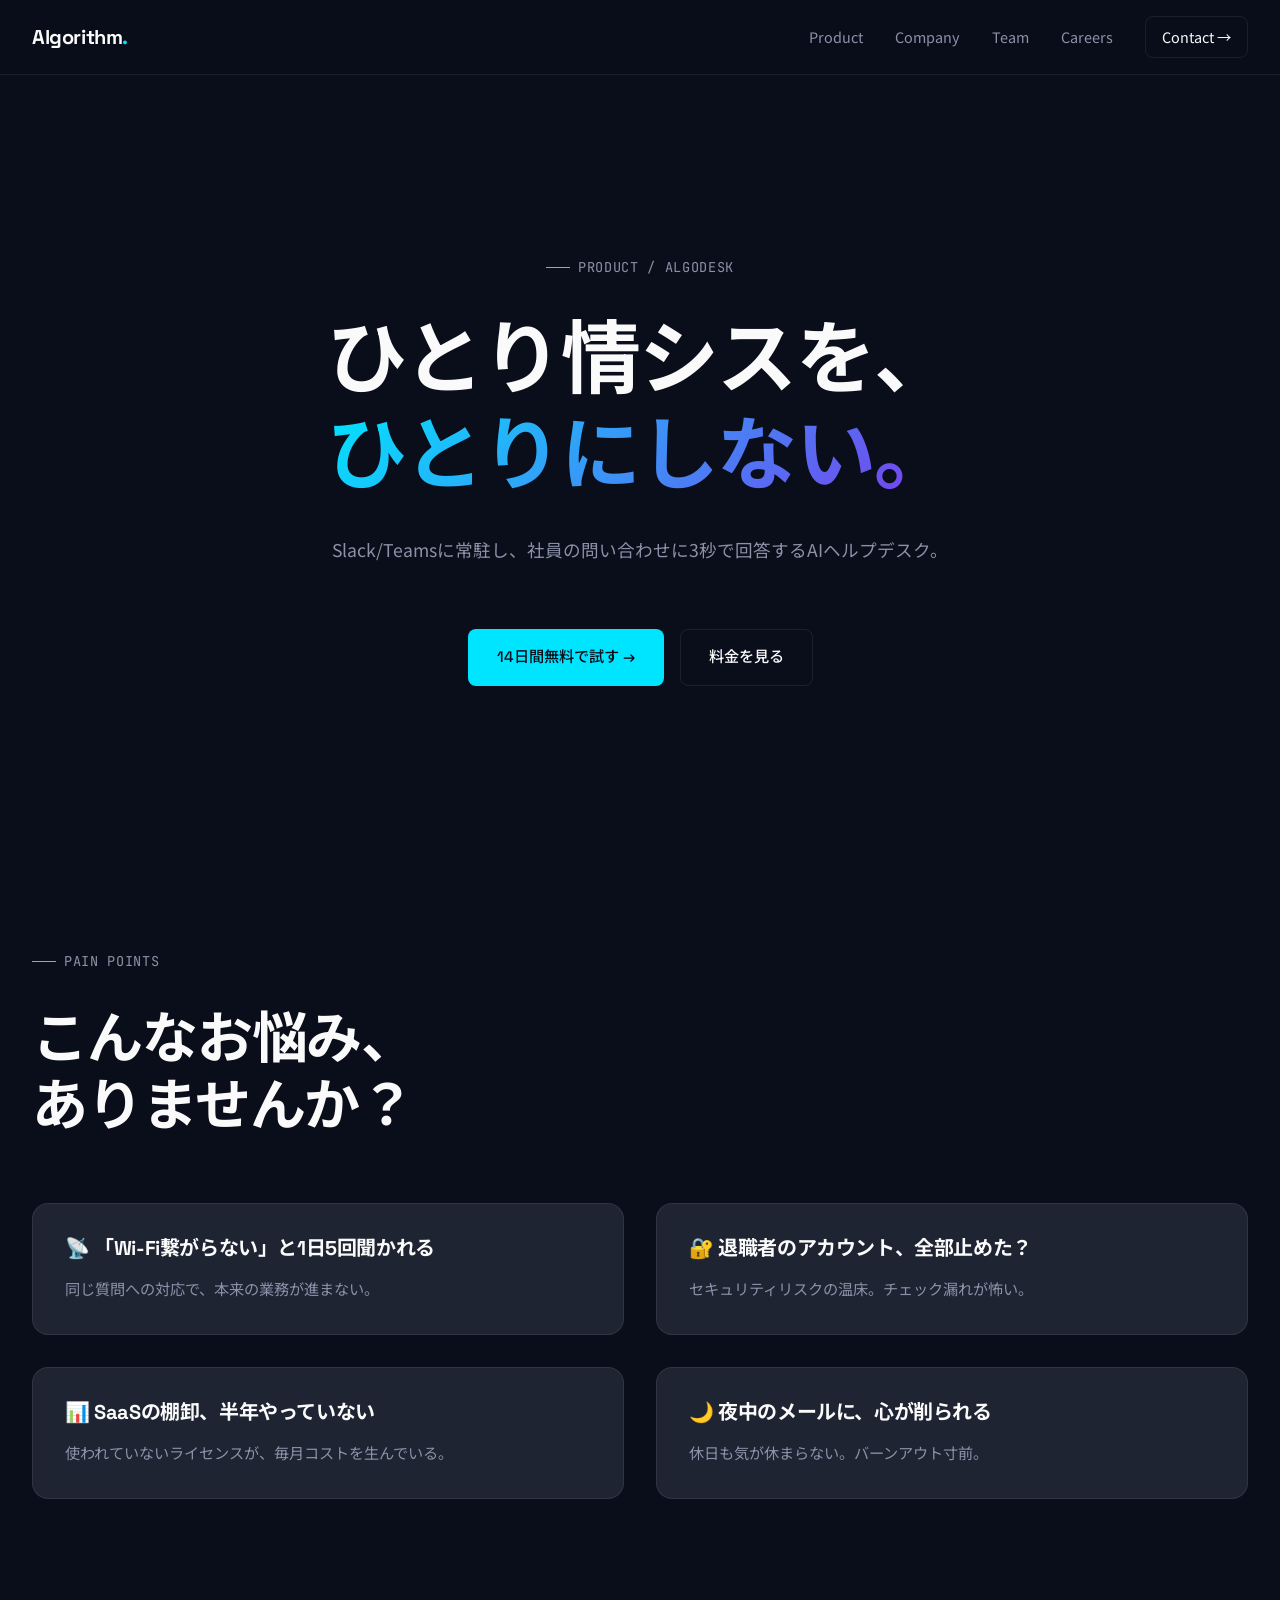
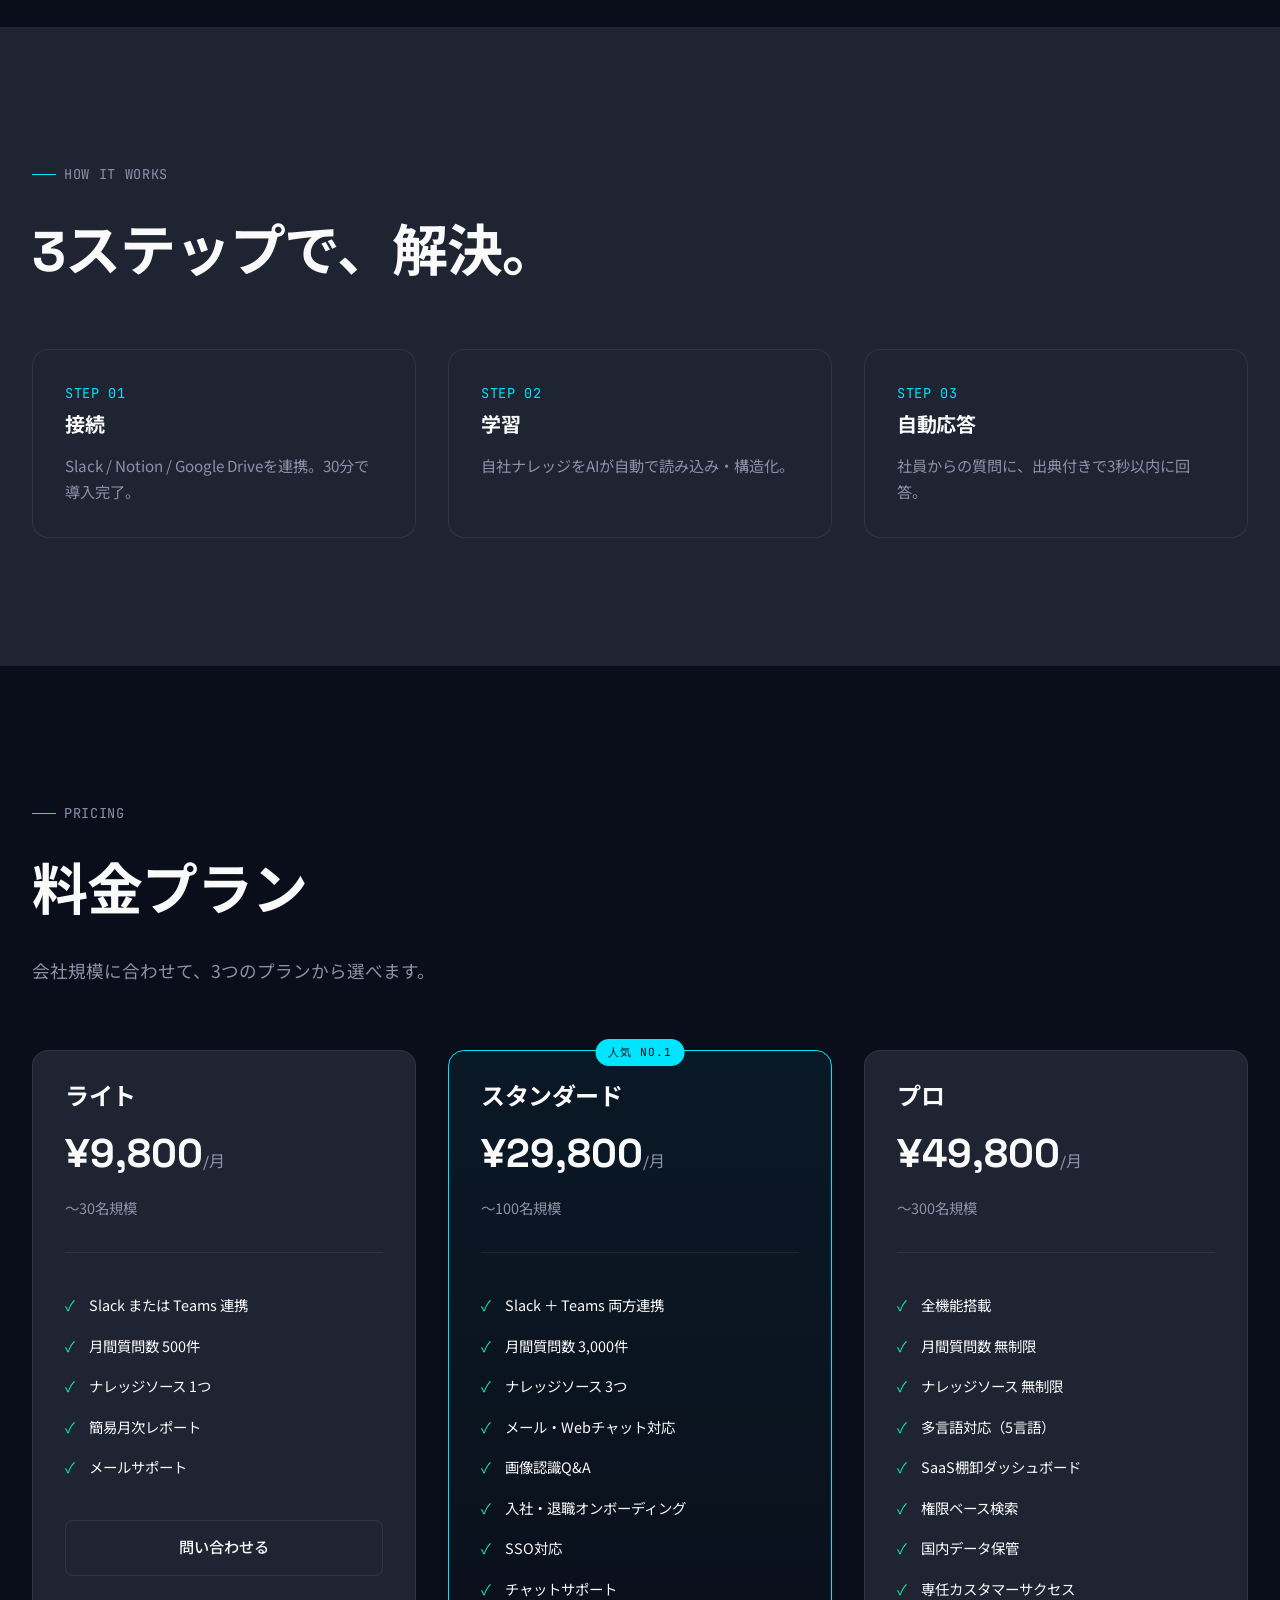
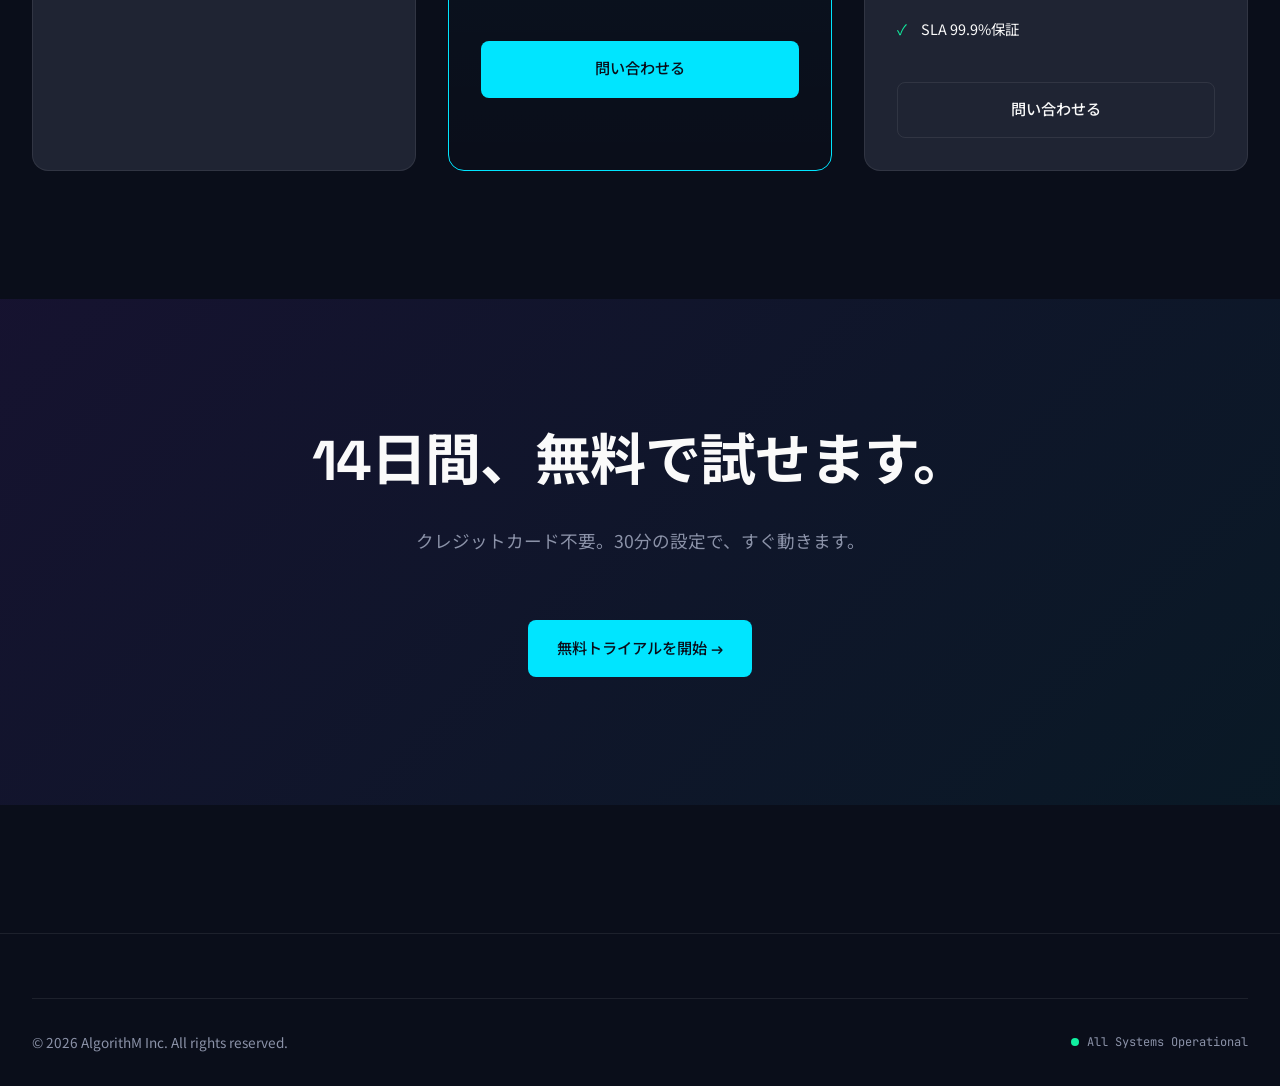
==== algodesk.html @ 35a88b2c "Create algodesk.html" ====
<!-- File: algodesk.html -->
<!DOCTYPE html>
<html lang="ja">
<head>
  <meta charset="UTF-8">
  <meta name="viewport" content="width=device-width, initial-scale=1.0">
  <title>AlgoDesk — ひとり情シスを、ひとりにしない。</title>
  <link rel="preconnect" href="https://fonts.googleapis.com">
  <link rel="preconnect" href="https://fonts.gstatic.com" crossorigin>
  <link href="https://fonts.googleapis.com/css2?family=Space+Grotesk:wght@400;500;700&family=Noto+Sans+JP:wght@400;500;700;900&family=JetBrains+Mono:wght@400;500&display=swap" rel="stylesheet">
  <link rel="stylesheet" href="assets/css/style.css">
</head>
<body>
  <header class="header">
    <div class="container header__inner">
      <a href="index.html" class="logo">Algorithm<span>.</span></a>
      <nav class="nav">
        <a href="algodesk.html">Product</a>
        <a href="company.html">Company</a>
        <a href="members.html">Team</a>
        <a href="careers.html">Careers</a>
        <a href="contact.html" class="nav__cta">Contact →</a>
      </nav>
      <button class="menu-toggle" aria-label="Menu">☰</button>
    </div>
  </header>

  <main style="padding-top: 120px;">
    <section class="section">
      <div class="container" style="text-align: center;">
        <p class="text-mono section-label" style="justify-content: center;">Product / AlgoDesk</p>
        <h1 class="section__heading fade-in" style="font-size: clamp(2.5rem, 7vw, 5rem);">
          ひとり情シスを、<br>
          <span class="text-gradient">ひとりにしない。</span>
        </h1>
        <p class="section__lead fade-in" style="margin-left: auto; margin-right: auto;">
          Slack/Teamsに常駐し、社員の問い合わせに3秒で回答するAIヘルプデスク。
        </p>
        <div class="hero__cta fade-in" style="justify-content: center; margin-top: var(--space-md);">
          <a href="contact.html" class="btn btn--primary">14日間無料で試す →</a>
          <a href="#pricing" class="btn btn--ghost">料金を見る</a>
        </div>
      </div>
    </section>

    <section class="section">
      <div class="container">
        <p class="text-mono section-label">Pain Points</p>
        <h2 class="section__heading fade-in">こんなお悩み、<br>ありませんか？</h2>
        <div class="grid grid--2 fade-in" style="margin-top: var(--space-lg);">
          <div class="card">
            <h3 class="card__title">📡 「Wi-Fi繋がらない」と1日5回聞かれる</h3>
            <p class="card__text">同じ質問への対応で、本来の業務が進まない。</p>
          </div>
          <div class="card">
            <h3 class="card__title">🔐 退職者のアカウント、全部止めた？</h3>
            <p class="card__text">セキュリティリスクの温床。チェック漏れが怖い。</p>
          </div>
          <div class="card">
            <h3 class="card__title">📊 SaaSの棚卸、半年やっていない</h3>
            <p class="card__text">使われていないライセンスが、毎月コストを生んでいる。</p>
          </div>
          <div class="card">
            <h3 class="card__title">🌙 夜中のメールに、心が削られる</h3>
            <p class="card__text">休日も気が休まらない。バーンアウト寸前。</p>
          </div>
        </div>
      </div>
    </section>

    <section class="section" style="background: var(--color-bg-alt);">
      <div class="container">
        <p class="text-mono section-label">How It Works</p>
        <h2 class="section__heading fade-in">3ステップで、解決。</h2>
        <div class="grid grid--3 fade-in" style="margin-top: var(--space-lg);">
          <div class="card">
            <p class="text-mono" style="color: var(--color-accent-cyan);">STEP 01</p>
            <h3 class="card__title" style="margin-top: var(--space-xs);">接続</h3>
            <p class="card__text">Slack / Notion / Google Driveを連携。30分で導入完了。</p>
          </div>
          <div class="card">
            <p class="text-mono" style="color: var(--color-accent-cyan);">STEP 02</p>
            <h3 class="card__title" style="margin-top: var(--space-xs);">学習</h3>
            <p class="card__text">自社ナレッジをAIが自動で読み込み・構造化。</p>
          </div>
          <div class="card">
            <p class="text-mono" style="color: var(--color-accent-cyan);">STEP 03</p>
            <h3 class="card__title" style="margin-top: var(--space-xs);">自動応答</h3>
            <p class="card__text">社員からの質問に、出典付きで3秒以内に回答。</p>
          </div>
        </div>
      </div>
    </section>

    <section class="section" id="pricing">
      <div class="container">
        <p class="text-mono section-label">Pricing</p>
        <h2 class="section__heading fade-in">料金プラン</h2>
        <p class="section__lead fade-in">
          会社規模に合わせて、3つのプランから選べます。
        </p>

        <div class="pricing-grid fade-in">
          <div class="pricing-card">
            <h3 class="pricing-card__name">ライト</h3>
            <p class="pricing-card__price">¥9,800<span>/月</span></p>
            <p class="pricing-card__target">〜30名規模</p>
            <ul class="pricing-card__features">
              <li>Slack または Teams 連携</li>
              <li>月間質問数 500件</li>
              <li>ナレッジソース 1つ</li>
              <li>簡易月次レポート</li>
              <li>メールサポート</li>
            </ul>
            <a href="contact.html" class="btn btn--ghost" style="width: 100%; justify-content: center;">問い合わせる</a>
          </div>

          <div class="pricing-card pricing-card--featured">
            <span class="pricing-card__badge">人気 No.1</span>
            <h3 class="pricing-card__name">スタンダード</h3>
            <p class="pricing-card__price">¥29,800<span>/月</span></p>
            <p class="pricing-card__target">〜100名規模</p>
            <ul class="pricing-card__features">
              <li>Slack ＋ Teams 両方連携</li>
              <li>月間質問数 3,000件</li>
              <li>ナレッジソース 3つ</li>
              <li>メール・Webチャット対応</li>
              <li>画像認識Q&A</li>
              <li>入社・退職オンボーディング</li>
              <li>SSO対応</li>
              <li>チャットサポート</li>
            </ul>
            <a href="contact.html" class="btn btn--primary" style="width: 100%; justify-content: center;">問い合わせる</a>
          </div>

          <div class="pricing-card">
            <h3 class="pricing-card__name">プロ</h3>
            <p class="pricing-card__price">¥49,800<span>/月</span></p>
            <p class="pricing-card__target">〜300名規模</p>
            <ul class="pricing-card__features">
              <li>全機能搭載</li>
              <li>月間質問数 無制限</li>
              <li>ナレッジソース 無制限</li>
              <li>多言語対応（5言語）</li>
              <li>SaaS棚卸ダッシュボード</li>
              <li>権限ベース検索</li>
              <li>国内データ保管</li>
              <li>専任カスタマーサクセス</li>
              <li>SLA 99.9%保証</li>
            </ul>
            <a href="contact.html" class="btn btn--ghost" style="width: 100%; justify-content: center;">問い合わせる</a>
          </div>
        </div>
      </div>
    </section>

    <section class="section" style="background: linear-gradient(135deg, rgba(124, 58, 237, 0.1), rgba(0, 229, 255, 0.05));">
      <div class="container" style="text-align: center;">
        <h2 class="section__heading fade-in">14日間、無料で試せます。</h2>
        <p class="section__lead fade-in" style="margin-left: auto; margin-right: auto;">
          クレジットカード不要。30分の設定で、すぐ動きます。
        </p>
        <a href="contact.html" class="btn btn--primary fade-in">無料トライアルを開始 →</a>
      </div>
    </section>
  </main>

  <footer class="footer">
    <div class="container">
      <div class="footer__bottom">
        <p>© 2026 AlgorithM Inc. All rights reserved.</p>
        <p class="status-indicator">All Systems Operational</p>
      </div>
    </div>
  </footer>

  <script src="assets/js/main.js"></script>
</body>
</html>
---- assets/css/style.css ----
/* File: assets/css/style.css */

/* ============================================
   Design Tokens
============================================ */
:root {
  --color-bg: #0A0E1A;
  --color-bg-alt: #1F2433;
  --color-text: #FAFAFA;
  --color-text-dim: #8B92A8;
  --color-accent-cyan: #00E5FF;
  --color-accent-violet: #7C3AED;
  --color-accent-green: #10F0A0;
  --color-border: rgba(255, 255, 255, 0.08);

  --font-display: "Space Grotesk", "Noto Sans JP", sans-serif;
  --font-body: "Noto Sans JP", -apple-system, sans-serif;
  --font-mono: "JetBrains Mono", "Geist Mono", monospace;

  --space-xs: 0.5rem;
  --space-sm: 1rem;
  --space-md: 2rem;
  --space-lg: 4rem;
  --space-xl: 8rem;

  --radius-sm: 8px;
  --radius-md: 16px;
  --radius-lg: 24px;

  --transition: cubic-bezier(0.16, 1, 0.3, 1);
}

/* ============================================
   Reset
============================================ */
*,
*::before,
*::after {
  margin: 0;
  padding: 0;
  box-sizing: border-box;
}

html {
  scroll-behavior: smooth;
  -webkit-font-smoothing: antialiased;
}

body {
  font-family: var(--font-body);
  background: var(--color-bg);
  color: var(--color-text);
  line-height: 1.7;
  overflow-x: hidden;
}

a {
  color: inherit;
  text-decoration: none;
  transition: color 0.3s var(--transition);
}

img {
  max-width: 100%;
  display: block;
}

/* ============================================
   Typography
============================================ */
h1, h2, h3, h4 {
  font-family: var(--font-display);
  font-weight: 700;
  line-height: 1.2;
  letter-spacing: -0.02em;
}

.text-mono {
  font-family: var(--font-mono);
  font-size: 0.85rem;
  letter-spacing: 0.05em;
  color: var(--color-text-dim);
  text-transform: uppercase;
}

.text-gradient {
  background: linear-gradient(135deg, var(--color-accent-cyan), var(--color-accent-violet));
  -webkit-background-clip: text;
  background-clip: text;
  -webkit-text-fill-color: transparent;
}

/* ============================================
   Layout
============================================ */
.container {
  max-width: 1280px;
  margin: 0 auto;
  padding: 0 var(--space-md);
}

.section {
  padding: var(--space-xl) 0;
  position: relative;
}

.section-label {
  display: inline-flex;
  align-items: center;
  gap: var(--space-xs);
  margin-bottom: var(--space-md);
}

.section-label::before {
  content: "";
  width: 24px;
  height: 1px;
  background: var(--color-accent-cyan);
}

/* ============================================
   Header
============================================ */
.header {
  position: fixed;
  top: 0;
  left: 0;
  right: 0;
  z-index: 100;
  padding: var(--space-sm) 0;
  background: rgba(10, 14, 26, 0.7);
  backdrop-filter: blur(20px);
  -webkit-backdrop-filter: blur(20px);
  border-bottom: 1px solid var(--color-border);
  transition: transform 0.4s var(--transition);
}

.header.is-hidden {
  transform: translateY(-100%);
}

.header__inner {
  display: flex;
  align-items: center;
  justify-content: space-between;
}

.logo {
  font-family: var(--font-display);
  font-size: 1.25rem;
  font-weight: 700;
  letter-spacing: -0.02em;
}

.logo span {
  color: var(--color-accent-cyan);
}

.nav {
  display: flex;
  align-items: center;
  gap: var(--space-md);
}

.nav a {
  font-size: 0.9rem;
  color: var(--color-text-dim);
  position: relative;
}

.nav a:hover {
  color: var(--color-text);
}

.nav a::after {
  content: "";
  position: absolute;
  bottom: -4px;
  left: 0;
  width: 0;
  height: 1px;
  background: var(--color-accent-cyan);
  transition: width 0.3s var(--transition);
}

.nav a:hover::after {
  width: 100%;
}

.nav__cta {
  padding: 0.5rem 1rem;
  border: 1px solid var(--color-border);
  border-radius: var(--radius-sm);
  color: var(--color-text) !important;
}

.nav__cta:hover {
  background: var(--color-accent-cyan);
  color: var(--color-bg) !important;
  border-color: var(--color-accent-cyan);
}

.menu-toggle {
  display: none;
  background: none;
  border: none;
  color: var(--color-text);
  font-size: 1.5rem;
  cursor: pointer;
}

/* ============================================
   Hero
============================================ */
.hero {
  min-height: 100vh;
  display: flex;
  align-items: center;
  position: relative;
  padding-top: 80px;
  overflow: hidden;
}

.hero__canvas {
  position: absolute;
  inset: 0;
  z-index: 0;
  opacity: 0.5;
}

.hero__content {
  position: relative;
  z-index: 2;
}

.hero__title {
  font-size: clamp(2.5rem, 7vw, 6rem);
  font-weight: 700;
  margin-bottom: var(--space-md);
}

.hero__subtitle {
  font-size: clamp(1rem, 2vw, 1.25rem);
  color: var(--color-text-dim);
  max-width: 600px;
  margin-bottom: var(--space-lg);
}

.hero__cta {
  display: flex;
  gap: var(--space-sm);
  flex-wrap: wrap;
}

.btn {
  display: inline-flex;
  align-items: center;
  gap: 0.5rem;
  padding: 0.9rem 1.75rem;
  font-family: var(--font-display);
  font-size: 0.95rem;
  font-weight: 500;
  border-radius: var(--radius-sm);
  cursor: pointer;
  transition: all 0.3s var(--transition);
  border: 1px solid transparent;
}

.btn--primary {
  background: var(--color-accent-cyan);
  color: var(--color-bg);
}

.btn--primary:hover {
  background: var(--color-text);
  transform: translateY(-2px);
  box-shadow: 0 10px 30px rgba(0, 229, 255, 0.3);
}

.btn--ghost {
  background: transparent;
  color: var(--color-text);
  border-color: var(--color-border);
}

.btn--ghost:hover {
  border-color: var(--color-accent-cyan);
  color: var(--color-accent-cyan);
}

.scroll-hint {
  position: absolute;
  bottom: var(--space-md);
  left: 50%;
  transform: translateX(-50%);
  font-family: var(--font-mono);
  font-size: 0.75rem;
  color: var(--color-text-dim);
  letter-spacing: 0.2em;
  z-index: 2;
}

.scroll-hint::after {
  content: "";
  display: block;
  width: 1px;
  height: 40px;
  background: linear-gradient(to bottom, var(--color-accent-cyan), transparent);
  margin: var(--space-xs) auto 0;
  animation: scroll-pulse 2s infinite;
}

@keyframes scroll-pulse {
  0%, 100% { opacity: 0.3; transform: scaleY(0.5); transform-origin: top; }
  50% { opacity: 1; transform: scaleY(1); }
}

/* ============================================
   Cards & Grid
============================================ */
.grid {
  display: grid;
  gap: var(--space-md);
}

.grid--3 { grid-template-columns: repeat(3, 1fr); }
.grid--2 { grid-template-columns: repeat(2, 1fr); }
.grid--4 { grid-template-columns: repeat(4, 1fr); }

.card {
  padding: var(--space-md);
  background: var(--color-bg-alt);
  border: 1px solid var(--color-border);
  border-radius: var(--radius-md);
  transition: all 0.4s var(--transition);
}

.card:hover {
  border-color: var(--color-accent-cyan);
  transform: translateY(-4px);
}

.card__title {
  font-size: 1.25rem;
  margin-bottom: var(--space-sm);
}

.card__text {
  color: var(--color-text-dim);
  font-size: 0.95rem;
}

/* ============================================
   Section Headings
============================================ */
.section__heading {
  font-size: clamp(2rem, 5vw, 3.5rem);
  margin-bottom: var(--space-md);
}

.section__lead {
  font-size: 1.1rem;
  color: var(--color-text-dim);
  max-width: 700px;
  margin-bottom: var(--space-lg);
}

/* ============================================
   Stats
============================================ */
.stat__number {
  font-family: var(--font-display);
  font-size: clamp(3rem, 8vw, 5rem);
  font-weight: 700;
  line-height: 1;
  background: linear-gradient(135deg, var(--color-accent-cyan), var(--color-accent-violet));
  -webkit-background-clip: text;
  background-clip: text;
  -webkit-text-fill-color: transparent;
}

.stat__label {
  font-family: var(--font-mono);
  font-size: 0.8rem;
  color: var(--color-text-dim);
  text-transform: uppercase;
  letter-spacing: 0.1em;
  margin-top: var(--space-xs);
}

/* ============================================
   Pricing Table
============================================ */
.pricing-grid {
  display: grid;
  grid-template-columns: repeat(3, 1fr);
  gap: var(--space-md);
  margin-top: var(--space-lg);
}

.pricing-card {
  padding: var(--space-md);
  background: var(--color-bg-alt);
  border: 1px solid var(--color-border);
  border-radius: var(--radius-md);
  position: relative;
}

.pricing-card--featured {
  border-color: var(--color-accent-cyan);
  background: linear-gradient(180deg, rgba(0, 229, 255, 0.05), transparent);
}

.pricing-card__badge {
  position: absolute;
  top: -12px;
  left: 50%;
  transform: translateX(-50%);
  padding: 4px 12px;
  background: var(--color-accent-cyan);
  color: var(--color-bg);
  font-family: var(--font-mono);
  font-size: 0.7rem;
  border-radius: 100px;
  text-transform: uppercase;
  letter-spacing: 0.1em;
}

.pricing-card__name {
  font-size: 1.5rem;
  margin-bottom: var(--space-xs);
}

.pricing-card__price {
  font-size: 2.5rem;
  font-weight: 700;
  font-family: var(--font-display);
  margin-bottom: var(--space-xs);
}

.pricing-card__price span {
  font-size: 1rem;
  color: var(--color-text-dim);
  font-weight: 400;
}

.pricing-card__target {
  color: var(--color-text-dim);
  font-size: 0.9rem;
  margin-bottom: var(--space-md);
  padding-bottom: var(--space-md);
  border-bottom: 1px solid var(--color-border);
}

.pricing-card__features {
  list-style: none;
  margin-bottom: var(--space-md);
}

.pricing-card__features li {
  padding: 0.5rem 0;
  padding-left: 1.5rem;
  position: relative;
  font-size: 0.9rem;
}

.pricing-card__features li::before {
  content: "✓";
  position: absolute;
  left: 0;
  color: var(--color-accent-green);
}

/* ============================================
   Forms
============================================ */
.form {
  max-width: 720px;
  margin: 0 auto;
}

.form__group {
  margin-bottom: var(--space-md);
}

.form__label {
  display: block;
  font-family: var(--font-mono);
  font-size: 0.8rem;
  text-transform: uppercase;
  letter-spacing: 0.1em;
  color: var(--color-text-dim);
  margin-bottom: var(--space-xs);
}

.form__input,
.form__textarea,
.form__select {
  width: 100%;
  padding: 0.9rem 1rem;
  background: var(--color-bg-alt);
  border: 1px solid var(--color-border);
  border-radius: var(--radius-sm);
  color: var(--color-text);
  font-family: var(--font-body);
  font-size: 1rem;
  transition: all 0.3s var(--transition);
}

.form__input:focus,
.form__textarea:focus,
.form__select:focus {
  outline: none;
  border-color: var(--color-accent-cyan);
  background: rgba(0, 229, 255, 0.05);
}

.form__textarea {
  min-height: 160px;
  resize: vertical;
}

/* ============================================
   Member Cards
============================================ */
.member {
  display: grid;
  grid-template-columns: 1fr 2fr;
  gap: var(--space-md);
  padding: var(--space-md);
  background: var(--color-bg-alt);
  border: 1px solid var(--color-border);
  border-radius: var(--radius-md);
  margin-bottom: var(--space-md);
  transition: all 0.4s var(--transition);
}

.member:hover {
  border-color: var(--color-accent-cyan);
}

.member__photo {
  aspect-ratio: 1;
  background: linear-gradient(135deg, var(--color-accent-violet), var(--color-accent-cyan));
  border-radius: var(--radius-md);
  display: flex;
  align-items: center;
  justify-content: center;
  font-family: var(--font-display);
  font-size: 4rem;
  font-weight: 700;
  filter: grayscale(80%);
  transition: filter 0.4s var(--transition);
}

.member:hover .member__photo {
  filter: grayscale(0%);
}

.member__name {
  font-size: 1.75rem;
  margin-bottom: var(--space-xs);
}

.member__role {
  font-family: var(--font-mono);
  font-size: 0.85rem;
  color: var(--color-accent-cyan);
  margin-bottom: var(--space-sm);
  text-transform: uppercase;
  letter-spacing: 0.05em;
}

.member__quote {
  font-style: italic;
  color: var(--color-text-dim);
  border-left: 2px solid var(--color-accent-cyan);
  padding-left: var(--space-sm);
  margin: var(--space-sm) 0;
}

/* ============================================
   Job List
============================================ */
.job {
  padding: var(--space-md);
  background: var(--color-bg-alt);
  border: 1px solid var(--color-border);
  border-radius: var(--radius-md);
  margin-bottom: var(--space-sm);
  display: flex;
  align-items: center;
  justify-content: space-between;
  transition: all 0.3s var(--transition);
  cursor: pointer;
}

.job:hover {
  border-color: var(--color-accent-cyan);
  transform: translateX(4px);
}

.job__status {
  display: inline-flex;
  align-items: center;
  gap: 0.5rem;
  font-family: var(--font-mono);
  font-size: 0.75rem;
  color: var(--color-accent-green);
  margin-bottom: var(--space-xs);
}

.job__status::before {
  content: "";
  width: 8px;
  height: 8px;
  background: var(--color-accent-green);
  border-radius: 50%;
  box-shadow: 0 0 8px var(--color-accent-green);
}

.job__title {
  font-size: 1.25rem;
  margin-bottom: 0.25rem;
}

.job__meta {
  color: var(--color-text-dim);
  font-size: 0.9rem;
}

.job__arrow {
  font-size: 1.5rem;
  color: var(--color-accent-cyan);
}

/* ============================================
   Table
============================================ */
.info-table {
  width: 100%;
  border-collapse: collapse;
}

.info-table th,
.info-table td {
  padding: var(--space-sm);
  text-align: left;
  border-bottom: 1px solid var(--color-border);
}

.info-table th {
  font-family: var(--font-mono);
  font-size: 0.8rem;
  color: var(--color-text-dim);
  text-transform: uppercase;
  letter-spacing: 0.1em;
  width: 30%;
  font-weight: 500;
}

/* ============================================
   Timeline
============================================ */
.timeline {
  position: relative;
  padding-left: var(--space-md);
}

.timeline::before {
  content: "";
  position: absolute;
  left: 0;
  top: 0;
  bottom: 0;
  width: 1px;
  background: linear-gradient(to bottom, var(--color-accent-cyan), transparent);
}

.timeline__item {
  position: relative;
  padding-bottom: var(--space-md);
}

.timeline__item::before {
  content: "";
  position: absolute;
  left: calc(var(--space-md) * -1);
  top: 8px;
  width: 12px;
  height: 12px;
  background: var(--color-accent-cyan);
  border-radius: 50%;
  transform: translateX(50%);
}

.timeline__date {
  font-family: var(--font-mono);
  font-size: 0.85rem;
  color: var(--color-accent-cyan);
  margin-bottom: var(--space-xs);
}

/* ============================================
   Footer
============================================ */
.footer {
  padding: var(--space-lg) 0 var(--space-md);
  border-top: 1px solid var(--color-border);
  margin-top: var(--space-xl);
}

.footer__grid {
  display: grid;
  grid-template-columns: 2fr 1fr 1fr 1fr;
  gap: var(--space-md);
  margin-bottom: var(--space-lg);
}

.footer__col h4 {
  font-family: var(--font-mono);
  font-size: 0.8rem;
  text-transform: uppercase;
  letter-spacing: 0.1em;
  color: var(--color-text-dim);
  margin-bottom: var(--space-sm);
}

.footer__col ul {
  list-style: none;
}

.footer__col li {
  margin-bottom: 0.5rem;
}

.footer__col a {
  color: var(--color-text-dim);
  font-size: 0.9rem;
}

.footer__col a:hover {
  color: var(--color-accent-cyan);
}

.footer__bottom {
  display: flex;
  justify-content: space-between;
  align-items: center;
  padding-top: var(--space-md);
  border-top: 1px solid var(--color-border);
  font-size: 0.85rem;
  color: var(--color-text-dim);
}

.status-indicator {
  display: inline-flex;
  align-items: center;
  gap: 0.5rem;
  font-family: var(--font-mono);
  font-size: 0.75rem;
}

.status-indicator::before {
  content: "";
  width: 8px;
  height: 8px;
  background: var(--color-accent-green);
  border-radius: 50%;
  animation: pulse 2s infinite;
}

@keyframes pulse {
  0%, 100% { opacity: 1; box-shadow: 0 0 0 0 var(--color-accent-green); }
  50% { opacity: 0.6; box-shadow: 0 0 0 6px transparent; }
}

/* ============================================
   Animations
============================================ */
.fade-in {
  opacity: 0;
  transform: translateY(30px);
  transition: all 0.8s var(--transition);
}

.fade-in.is-visible {
  opacity: 1;
  transform: translateY(0);
}

/* ============================================
   Responsive
============================================ */
@media (max-width: 768px) {
  .grid--3,
  .grid--4,
  .pricing-grid {
    grid-template-columns: 1fr;
  }

  .grid--2 {
    grid-template-columns: 1fr;
  }

  .footer__grid {
    grid-template-columns: 1fr 1fr;
  }

  .member {
    grid-template-columns: 1fr;
  }

  .nav {
    display: none;
  }

  .menu-toggle {
    display: block;
  }

  .nav.is-open {
    display: flex;
    position: fixed;
    inset: 0;
    background: var(--color-bg);
    flex-direction: column;
    justify-content: center;
    align-items: center;
    z-index: 99;
  }

  .nav.is-open a {
    font-size: 1.5rem;
    margin: var(--space-sm) 0;
  }

  .section {
    padding: var(--space-lg) 0;
  }

  .footer__bottom {
    flex-direction: column;
    gap: var(--space-sm);
  }
}
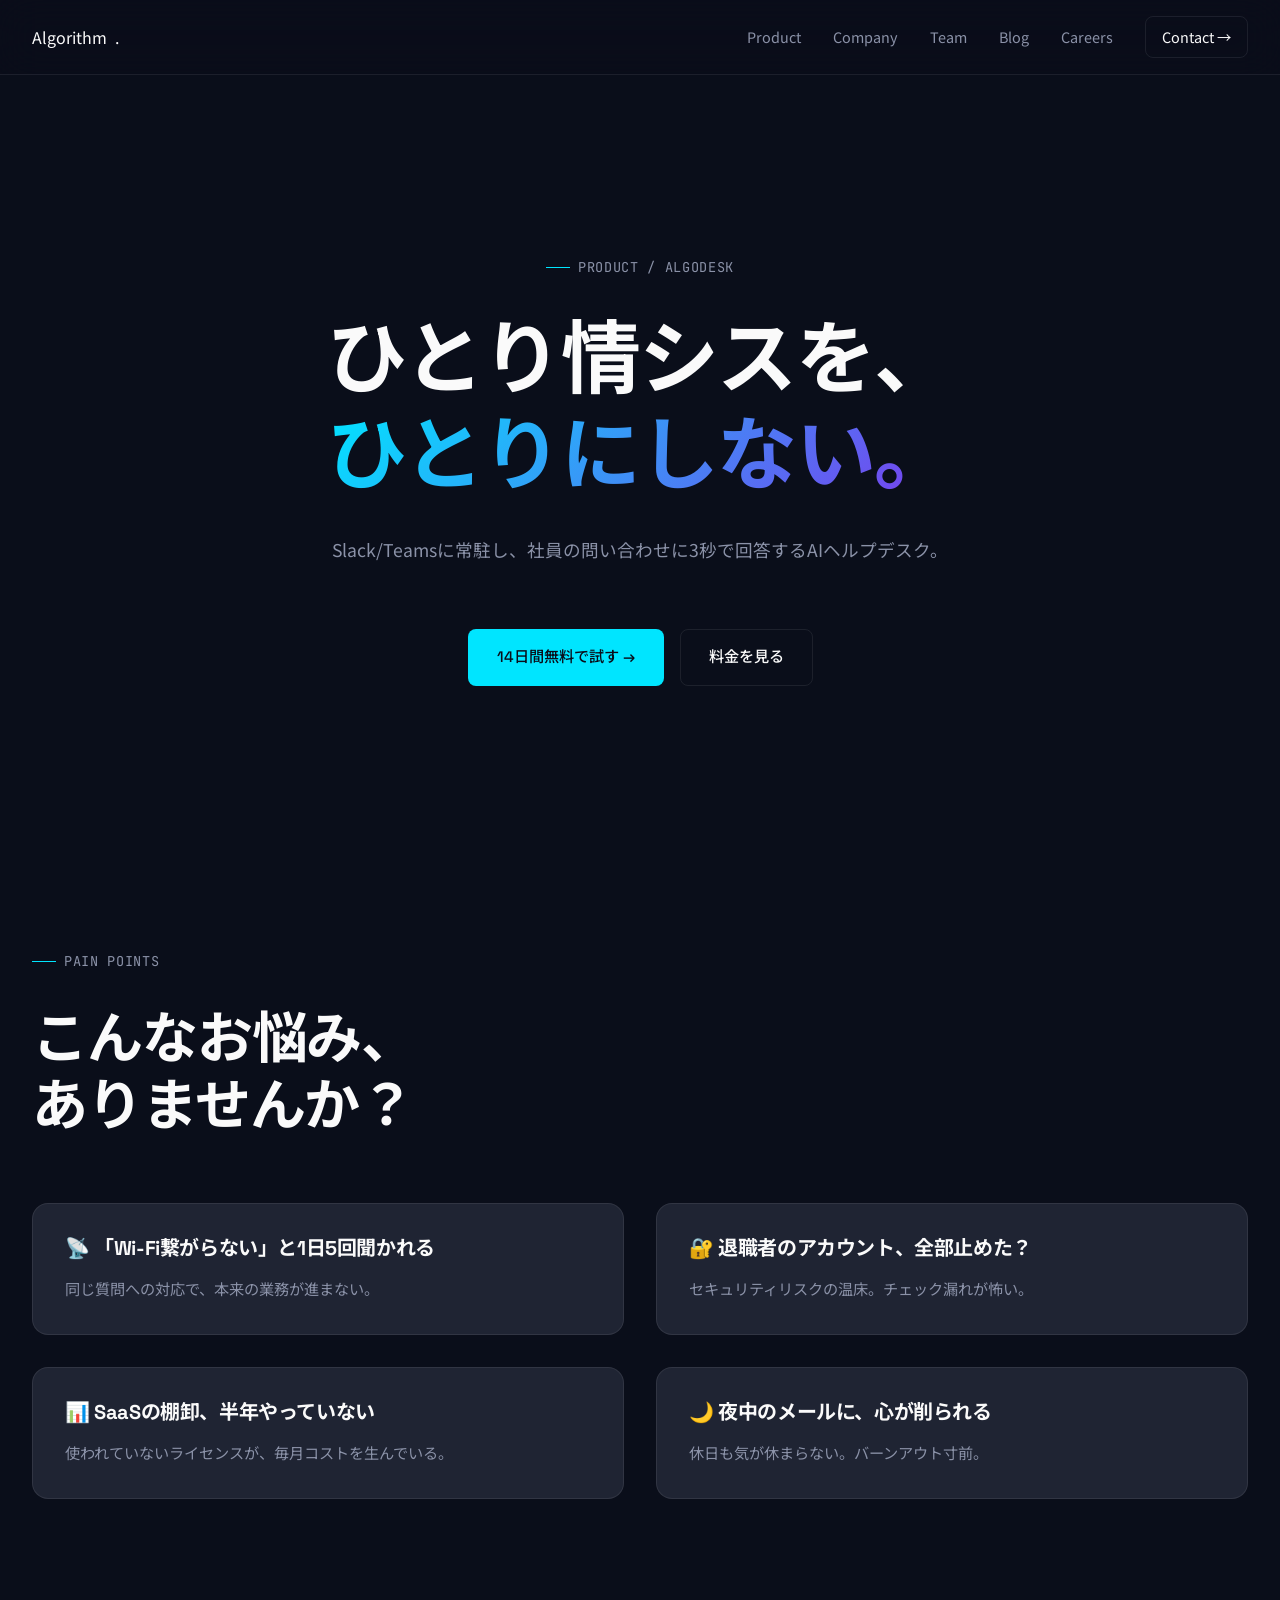
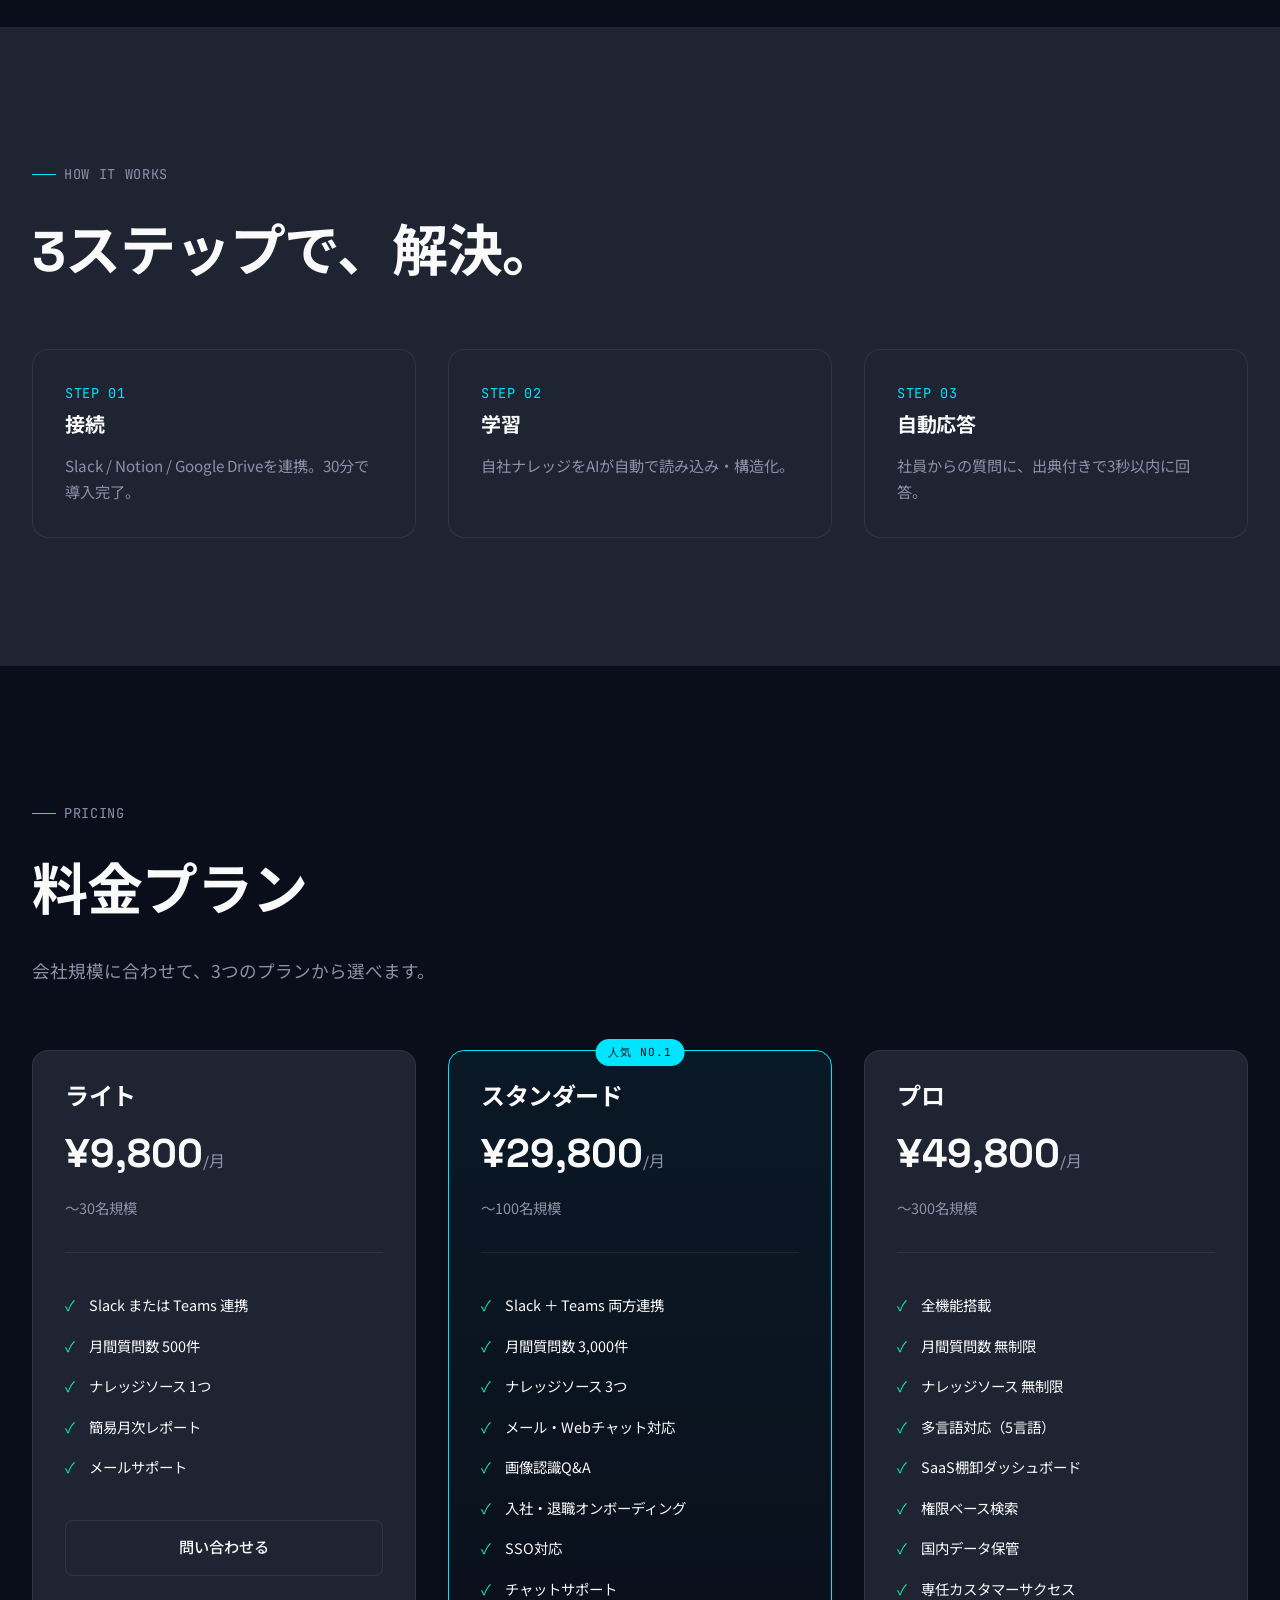
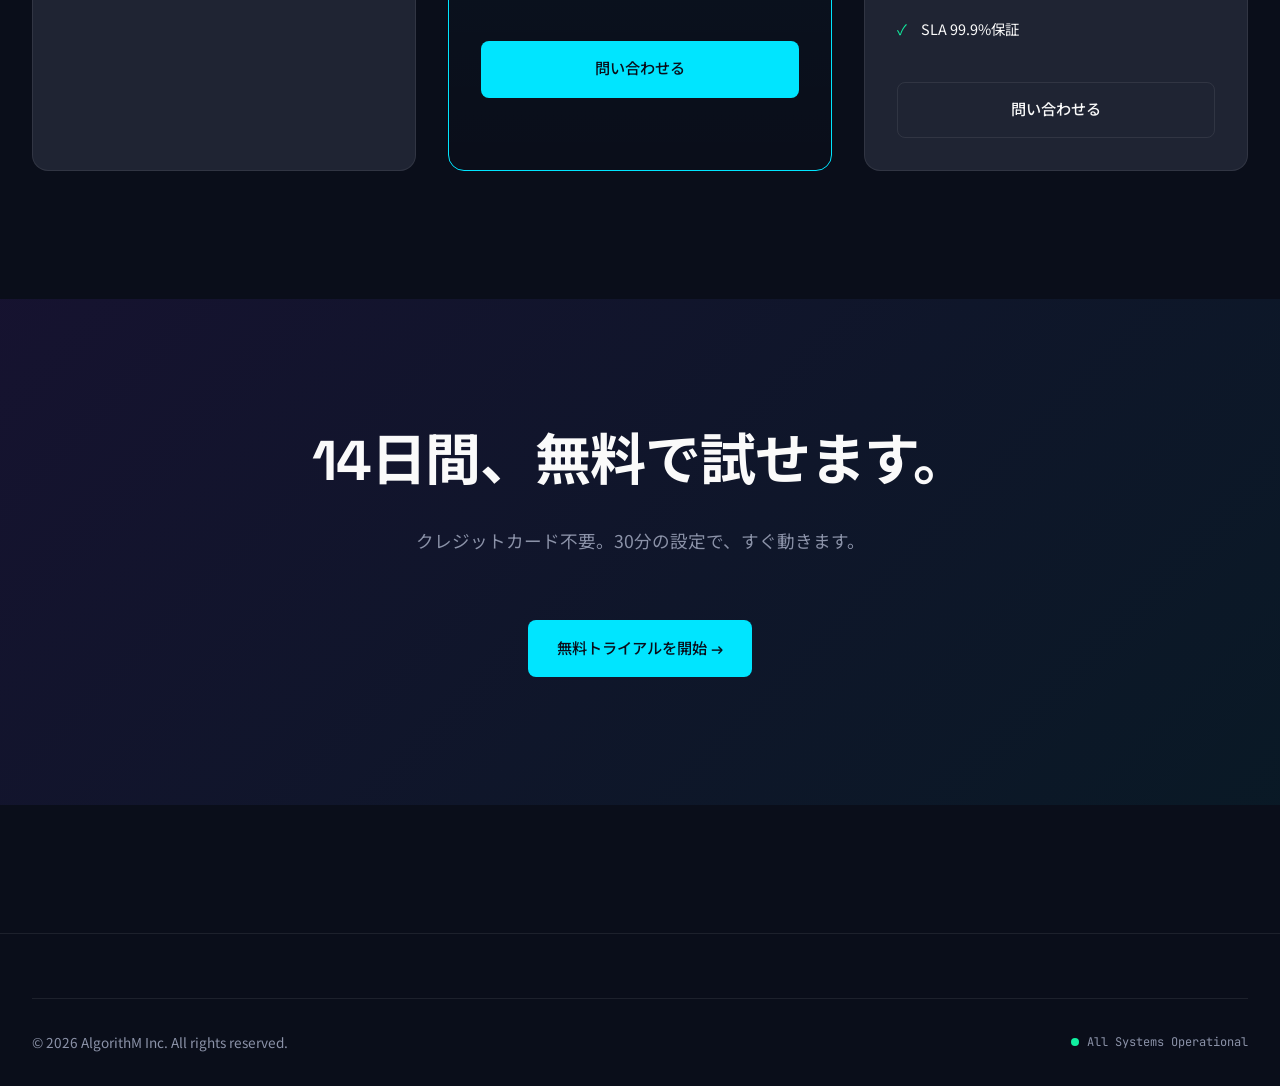
==== commit a536eff8: "Update algodesk.html" ====
--- a/algodesk.html
+++ b/algodesk.html
@@ -15,12 +15,13 @@
     <div class="container header__inner">
       <a href="index.html" class="logo">Algorithm<span>.</span></a>
       <nav class="nav">
-        <a href="algodesk.html">Product</a>
-        <a href="company.html">Company</a>
-        <a href="members.html">Team</a>
-        <a href="careers.html">Careers</a>
-        <a href="contact.html" class="nav__cta">Contact →</a>
-      </nav>
+  <a href="algodesk.html">Product</a>
+  <a href="company.html">Company</a>
+  <a href="members.html">Team</a>
+  <a href="blog.html">Blog</a>
+  <a href="careers.html">Careers</a>
+  <a href="contact.html" class="nav__cta">Contact →</a>
+</nav>
       <button class="menu-toggle" aria-label="Menu">☰</button>
     </div>
   </header>
--- a/assets/css/style.css
+++ b/assets/css/style.css
@@ -145,17 +145,60 @@
   justify-content: space-between;
 }
 
+/* ============================================
+   Logo
+============================================ */
 .logo {
+  display: inline-flex;
+  align-items: center;
+  gap: 0.5rem;
+  height: 40px;
+  line-height: 1;
+  flex-shrink: 0;
+}
+
+.logo__img {
+  height: 36px;
+  width: auto;
+  max-width: 200px;
+  display: block;
+  object-fit: contain;
+}
+
+.logo__text {
   font-family: var(--font-display);
   font-size: 1.25rem;
   font-weight: 700;
   letter-spacing: -0.02em;
-}
-
-.logo span {
+  display: inline-flex;
+  align-items: baseline;
+  line-height: 1;
+}
+
+.logo__text span {
   color: var(--color-accent-cyan);
-}
-
+  font-weight: 700;
+  margin-left: 1px;
+  animation: dot-pulse 3s infinite ease-in-out;
+}
+
+.footer .logo {
+  height: 32px;
+}
+
+.footer .logo__img {
+  height: 28px;
+  max-width: 160px;
+}
+
+@keyframes dot-pulse {
+  0%, 100% { opacity: 1; }
+  50% { opacity: 0.5; }
+}
+
+/* ============================================
+   Navigation
+============================================ */
 .nav {
   display: flex;
   align-items: center;
@@ -252,6 +295,9 @@
   flex-wrap: wrap;
 }
 
+/* ============================================
+   Buttons
+============================================ */
 .btn {
   display: inline-flex;
   align-items: center;
@@ -288,6 +334,9 @@
   color: var(--color-accent-cyan);
 }
 
+/* ============================================
+   Scroll Hint
+============================================ */
 .scroll-hint {
   position: absolute;
   bottom: var(--space-md);
@@ -541,8 +590,26 @@
 
 .member__photo {
   aspect-ratio: 1;
+  border-radius: var(--radius-md);
+  overflow: hidden;
+  position: relative;
+}
+
+.member__photo img {
+  width: 100%;
+  height: 100%;
+  object-fit: cover;
+  display: block;
+  filter: grayscale(80%);
+  transition: filter 0.4s var(--transition);
+}
+
+.member:hover .member__photo img {
+  filter: grayscale(0%);
+}
+
+.member__photo--placeholder {
   background: linear-gradient(135deg, var(--color-accent-violet), var(--color-accent-cyan));
-  border-radius: var(--radius-md);
   display: flex;
   align-items: center;
   justify-content: center;
@@ -550,11 +617,6 @@
   font-size: 4rem;
   font-weight: 700;
   filter: grayscale(80%);
-  transition: filter 0.4s var(--transition);
-}
-
-.member:hover .member__photo {
-  filter: grayscale(0%);
 }
 
 .member__name {
@@ -577,6 +639,29 @@
   border-left: 2px solid var(--color-accent-cyan);
   padding-left: var(--space-sm);
   margin: var(--space-sm) 0;
+}
+
+/* ============================================
+   Founder Photo
+============================================ */
+.founder__photo {
+  aspect-ratio: 3/4;
+  overflow: hidden;
+  border-radius: var(--radius-md);
+  position: relative;
+}
+
+.founder__photo img {
+  width: 100%;
+  height: 100%;
+  object-fit: cover;
+  display: block;
+  filter: grayscale(100%);
+  transition: filter 0.6s var(--transition);
+}
+
+.founder__photo:hover img {
+  filter: grayscale(0%);
 }
 
 /* ============================================
@@ -702,6 +787,423 @@
 }
 
 /* ============================================
+   Letter Section
+============================================ */
+.letter {
+  max-width: 720px;
+  margin: 0 auto;
+  font-size: 1.1rem;
+  line-height: 2;
+}
+
+.letter p {
+  margin-bottom: var(--space-sm);
+}
+
+.letter__signature {
+  margin-top: var(--space-md);
+  padding-top: var(--space-md);
+  border-top: 1px solid var(--color-border);
+  font-family: var(--font-display);
+  font-style: italic;
+  color: var(--color-text-dim);
+}
+
+/* ============================================
+   Photo Gallery
+============================================ */
+.gallery {
+  display: grid;
+  grid-template-columns: repeat(12, 1fr);
+  grid-auto-rows: 120px;
+  gap: var(--space-sm);
+}
+
+.gallery__item {
+  position: relative;
+  overflow: hidden;
+  border-radius: var(--radius-md);
+  background: var(--color-bg-alt);
+  border: 1px solid var(--color-border);
+  cursor: pointer;
+  transition: all 0.4s var(--transition);
+}
+
+.gallery__item:hover {
+  transform: translateY(-4px);
+  border-color: var(--color-accent-cyan);
+}
+
+.gallery__item img {
+  width: 100%;
+  height: 100%;
+  object-fit: cover;
+  display: block;
+  filter: grayscale(20%);
+  transition: all 0.6s var(--transition);
+}
+
+.gallery__item:hover img {
+  filter: grayscale(0%);
+  transform: scale(1.05);
+}
+
+.gallery__item--lg {
+  grid-column: span 6;
+  grid-row: span 3;
+}
+
+.gallery__item--md {
+  grid-column: span 6;
+  grid-row: span 2;
+}
+
+.gallery__item--sm {
+  grid-column: span 3;
+  grid-row: span 2;
+}
+
+.gallery__item--wide {
+  grid-column: span 6;
+  grid-row: span 2;
+}
+
+.gallery__caption {
+  position: absolute;
+  bottom: 0;
+  left: 0;
+  right: 0;
+  padding: var(--space-sm);
+  background: linear-gradient(to top, rgba(10, 14, 26, 0.95), transparent);
+  font-family: var(--font-mono);
+  font-size: 0.75rem;
+  letter-spacing: 0.05em;
+  color: var(--color-text);
+  opacity: 0;
+  transition: opacity 0.4s var(--transition);
+}
+
+.gallery__item:hover .gallery__caption {
+  opacity: 1;
+}
+
+.gallery__placeholder {
+  width: 100%;
+  height: 100%;
+  display: flex;
+  align-items: center;
+  justify-content: center;
+  background: linear-gradient(135deg, var(--color-accent-violet), var(--color-accent-cyan));
+  opacity: 0.3;
+  color: var(--color-text);
+  font-family: var(--font-mono);
+  font-size: 0.8rem;
+  letter-spacing: 0.1em;
+}
+
+/* ============================================
+   Voice Cards
+============================================ */
+.voice-grid {
+  display: grid;
+  grid-template-columns: repeat(3, 1fr);
+  gap: var(--space-md);
+}
+
+.voice {
+  padding: var(--space-md);
+  background: var(--color-bg-alt);
+  border: 1px solid var(--color-border);
+  border-radius: var(--radius-md);
+  position: relative;
+}
+
+.voice::before {
+  content: "\201C";
+  position: absolute;
+  top: -20px;
+  left: var(--space-sm);
+  font-family: var(--font-display);
+  font-size: 5rem;
+  color: var(--color-accent-cyan);
+  line-height: 1;
+  opacity: 0.5;
+}
+
+.voice__text {
+  font-size: 1.05rem;
+  line-height: 1.8;
+  margin-bottom: var(--space-md);
+  color: var(--color-text);
+}
+
+.voice__author {
+  display: flex;
+  align-items: center;
+  gap: var(--space-sm);
+  padding-top: var(--space-sm);
+  border-top: 1px solid var(--color-border);
+}
+
+.voice__avatar {
+  width: 48px;
+  height: 48px;
+  border-radius: 50%;
+  background: linear-gradient(135deg, var(--color-accent-violet), var(--color-accent-cyan));
+  display: flex;
+  align-items: center;
+  justify-content: center;
+  font-family: var(--font-display);
+  font-weight: 700;
+  filter: grayscale(60%);
+  overflow: hidden;
+}
+
+.voice__avatar img {
+  width: 100%;
+  height: 100%;
+  object-fit: cover;
+}
+
+.voice__name {
+  font-weight: 500;
+  font-size: 0.95rem;
+}
+
+.voice__role {
+  font-family: var(--font-mono);
+  font-size: 0.75rem;
+  color: var(--color-text-dim);
+  text-transform: uppercase;
+  letter-spacing: 0.05em;
+}
+
+/* ============================================
+   Values List
+============================================ */
+.values-list {
+  display: grid;
+  grid-template-columns: 1fr;
+  gap: var(--space-sm);
+  max-width: 800px;
+  margin: 0 auto;
+}
+
+.value-row {
+  display: grid;
+  grid-template-columns: 60px 1fr;
+  gap: var(--space-md);
+  padding: var(--space-md) 0;
+  border-bottom: 1px solid var(--color-border);
+  align-items: start;
+}
+
+.value-row:last-child {
+  border-bottom: none;
+}
+
+.value-row__number {
+  font-family: var(--font-mono);
+  font-size: 0.85rem;
+  color: var(--color-accent-cyan);
+  letter-spacing: 0.1em;
+}
+
+.value-row__title {
+  font-size: 1.3rem;
+  margin-bottom: 0.5rem;
+}
+
+.value-row__text {
+  color: var(--color-text-dim);
+  font-size: 0.95rem;
+}
+
+/* ============================================
+   Meetup Box
+============================================ */
+.meetup-box {
+  max-width: 800px;
+  margin: 0 auto;
+  padding: var(--space-lg);
+  background: linear-gradient(135deg, rgba(124, 58, 237, 0.1), rgba(0, 229, 255, 0.05));
+  border: 1px solid var(--color-border);
+  border-radius: var(--radius-lg);
+  text-align: center;
+}
+
+.meetup-box__icon {
+  font-size: 3rem;
+  margin-bottom: var(--space-sm);
+}
+
+.meetup-box h3 {
+  font-size: 1.75rem;
+  margin-bottom: var(--space-sm);
+}
+
+.meetup-box__text {
+  color: var(--color-text-dim);
+  margin-bottom: var(--space-md);
+  font-size: 1.05rem;
+  line-height: 1.8;
+}
+
+.meetup-box__features {
+  display: flex;
+  justify-content: center;
+  gap: var(--space-md);
+  flex-wrap: wrap;
+  margin-bottom: var(--space-md);
+}
+
+.meetup-box__feature {
+  display: flex;
+  align-items: center;
+  gap: 0.5rem;
+  font-family: var(--font-mono);
+  font-size: 0.85rem;
+  color: var(--color-text);
+}
+
+.meetup-box__feature::before {
+  content: "\2713";
+  color: var(--color-accent-green);
+  font-weight: 700;
+}
+
+/* ============================================
+   Lightbox
+============================================ */
+.lightbox {
+  position: fixed;
+  inset: 0;
+  z-index: 9999;
+  background: rgba(10, 14, 26, 0.95);
+  backdrop-filter: blur(20px);
+  -webkit-backdrop-filter: blur(20px);
+  display: flex;
+  align-items: center;
+  justify-content: center;
+  opacity: 0;
+  visibility: hidden;
+  transition: opacity 0.4s var(--transition), visibility 0.4s var(--transition);
+}
+
+.lightbox.is-active {
+  opacity: 1;
+  visibility: visible;
+}
+
+.lightbox__container {
+  position: relative;
+  width: 90vw;
+  max-width: 1400px;
+  height: 85vh;
+  display: flex;
+  align-items: center;
+  justify-content: center;
+}
+
+.lightbox__image {
+  max-width: 100%;
+  max-height: 100%;
+  object-fit: contain;
+  border-radius: var(--radius-md);
+  box-shadow: 0 20px 60px rgba(0, 0, 0, 0.5);
+  opacity: 0;
+  transform: scale(0.95);
+  transition: all 0.4s var(--transition);
+}
+
+.lightbox.is-active .lightbox__image {
+  opacity: 1;
+  transform: scale(1);
+}
+
+.lightbox__caption {
+  position: absolute;
+  bottom: -50px;
+  left: 50%;
+  transform: translateX(-50%);
+  font-family: var(--font-mono);
+  font-size: 0.85rem;
+  color: var(--color-text);
+  letter-spacing: 0.05em;
+  white-space: nowrap;
+  text-align: center;
+}
+
+.lightbox__close,
+.lightbox__prev,
+.lightbox__next {
+  position: absolute;
+  background: rgba(255, 255, 255, 0.08);
+  border: 1px solid var(--color-border);
+  color: var(--color-text);
+  width: 48px;
+  height: 48px;
+  border-radius: 50%;
+  cursor: pointer;
+  display: flex;
+  align-items: center;
+  justify-content: center;
+  font-size: 1.2rem;
+  transition: all 0.3s var(--transition);
+  backdrop-filter: blur(10px);
+}
+
+.lightbox__close:hover,
+.lightbox__prev:hover,
+.lightbox__next:hover {
+  background: var(--color-accent-cyan);
+  color: var(--color-bg);
+  border-color: var(--color-accent-cyan);
+  transform: scale(1.1);
+}
+
+.lightbox__close {
+  top: 24px;
+  right: 24px;
+}
+
+.lightbox__prev {
+  left: 24px;
+  top: 50%;
+  transform: translateY(-50%);
+}
+
+.lightbox__next {
+  right: 24px;
+  top: 50%;
+  transform: translateY(-50%);
+}
+
+.lightbox__prev:hover,
+.lightbox__next:hover {
+  transform: translateY(-50%) scale(1.1);
+}
+
+.lightbox__counter {
+  position: absolute;
+  top: 24px;
+  left: 24px;
+  font-family: var(--font-mono);
+  font-size: 0.85rem;
+  color: var(--color-text-dim);
+  letter-spacing: 0.1em;
+  padding: 0.5rem 1rem;
+  background: rgba(255, 255, 255, 0.08);
+  border: 1px solid var(--color-border);
+  border-radius: 100px;
+  backdrop-filter: blur(10px);
+}
+
+body.lightbox-open {
+  overflow: hidden;
+}
+
+/* ============================================
    Footer
 ============================================ */
 .footer {
@@ -843,4 +1345,62 @@
     flex-direction: column;
     gap: var(--space-sm);
   }
-}
+
+  .logo {
+    height: 32px;
+  }
+
+  .logo__img {
+    height: 28px;
+    max-width: 150px;
+  }
+
+  .logo__text {
+    font-size: 1.1rem;
+  }
+
+  .gallery {
+    grid-template-columns: repeat(2, 1fr);
+    grid-auto-rows: 140px;
+  }
+
+  .gallery__item--lg,
+  .gallery__item--md,
+  .gallery__item--wide,
+  .gallery__item--sm {
+    grid-column: span 2;
+    grid-row: span 2;
+  }
+
+  .voice-grid {
+    grid-template-columns: 1fr;
+  }
+
+  .value-row {
+    grid-template-columns: 1fr;
+    gap: var(--space-xs);
+  }
+
+  .meetup-box {
+    padding: var(--space-md);
+  }
+
+  .meetup-box__features {
+    flex-direction: column;
+    align-items: center;
+    gap: var(--space-xs);
+  }
+
+  .lightbox__close,
+  .lightbox__prev,
+  .lightbox__next {
+    width: 40px;
+    height: 40px;
+    font-size: 1rem;
+  }
+
+  .lightbox__close { top: 16px; right: 16px; }
+  .lightbox__prev { left: 16px; }
+  .lightbox__next { right: 16px; }
+  .lightbox__counter { top: 16px; left: 16px; }
+}
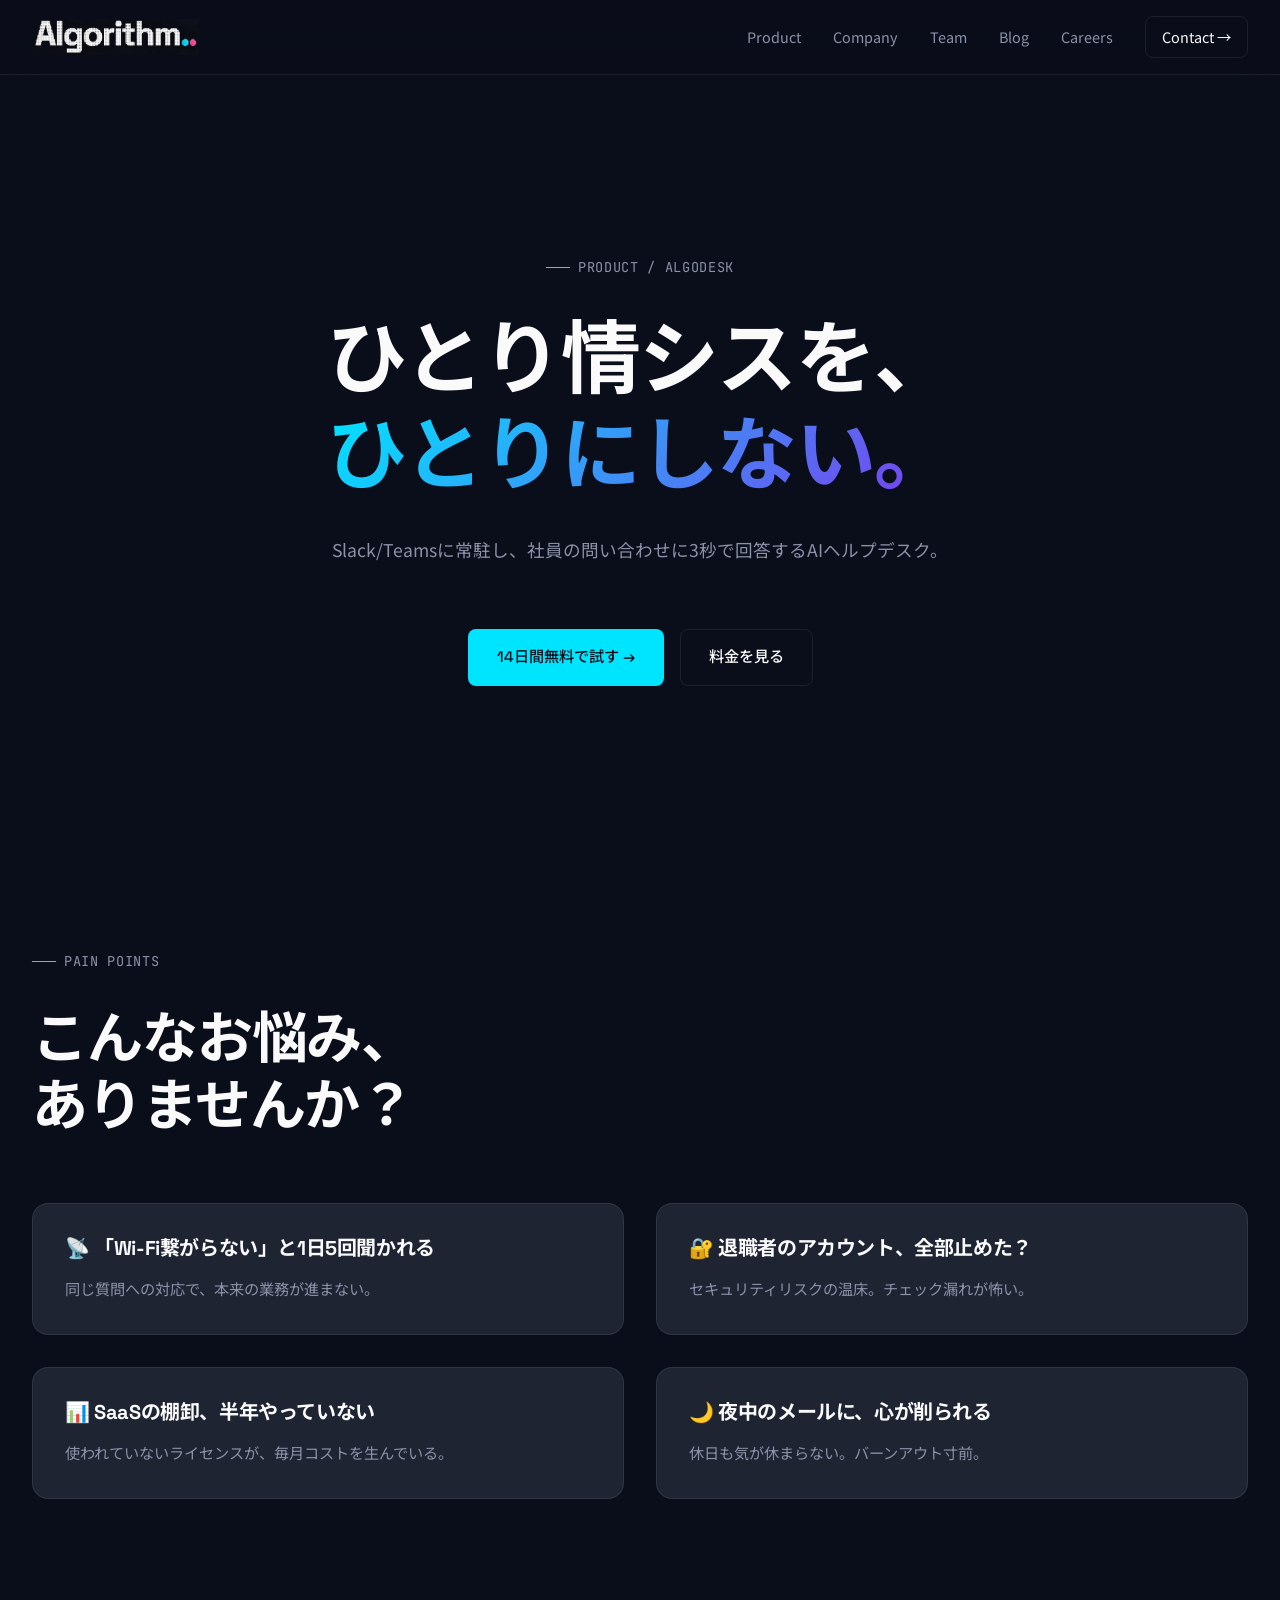
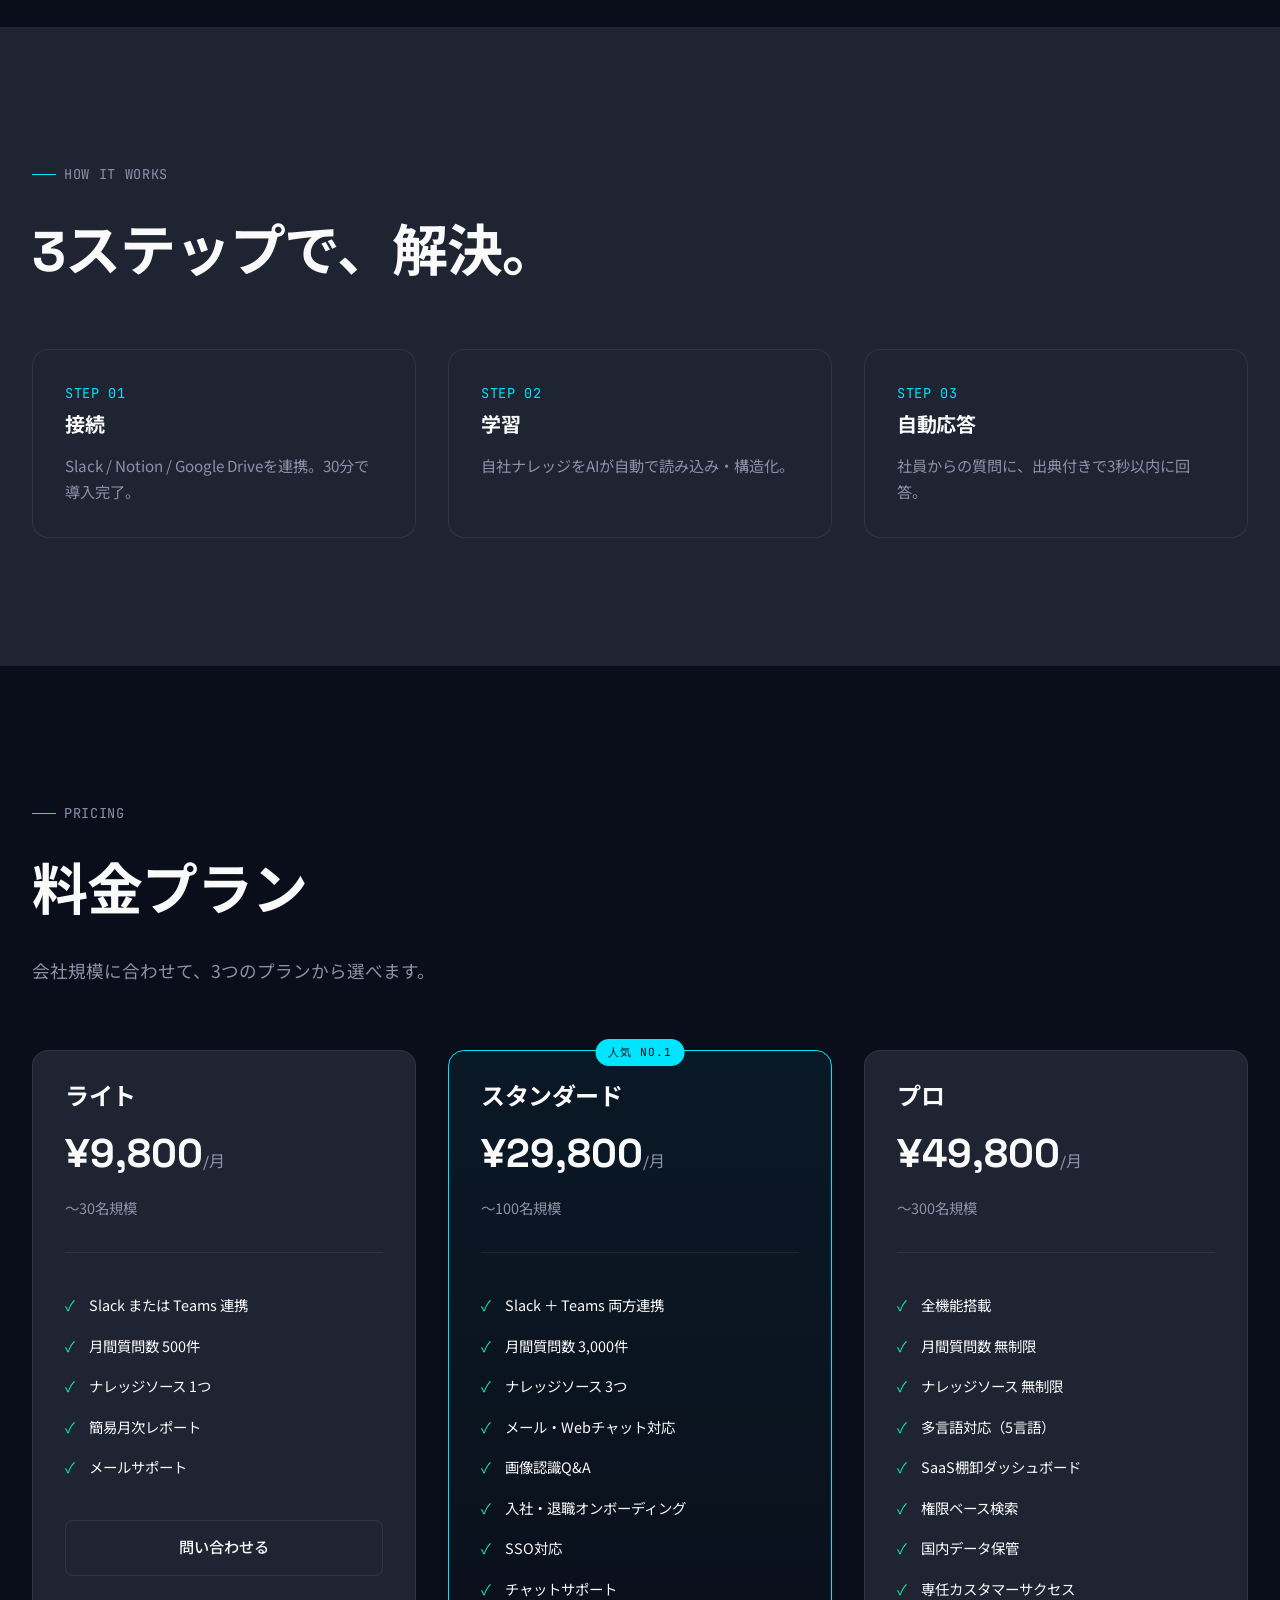
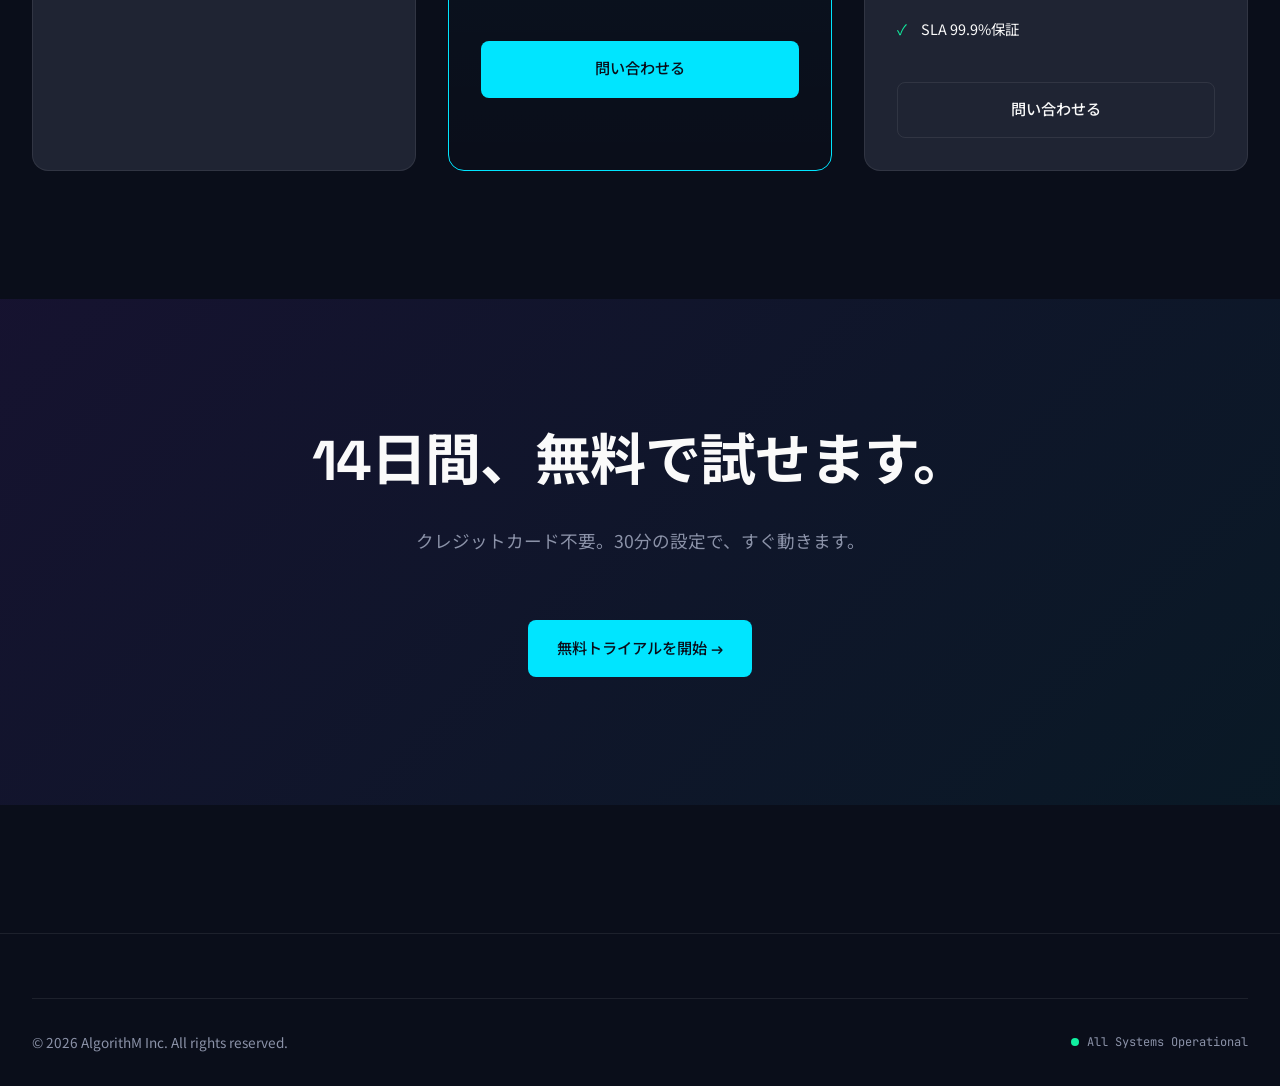
==== commit 27cd1728: "Update algodesk.html" ====
--- a/algodesk.html
+++ b/algodesk.html
@@ -12,19 +12,25 @@
 </head>
 <body>
   <header class="header">
-    <div class="container header__inner">
-      <a href="index.html" class="logo">Algorithm<span>.</span></a>
-      <nav class="nav">
-  <a href="algodesk.html">Product</a>
-  <a href="company.html">Company</a>
-  <a href="members.html">Team</a>
-  <a href="blog.html">Blog</a>
-  <a href="careers.html">Careers</a>
-  <a href="contact.html" class="nav__cta">Contact →</a>
-</nav>
-      <button class="menu-toggle" aria-label="Menu">☰</button>
-    </div>
-  </header>
+  <div class="container header__inner">
+    <a href="index.html" class="logo">
+      <img src="assets/images/logo.png"
+           alt="Algorithm.."
+           class="logo__img"
+           onerror="this.style.display='none'; this.nextElementSibling.style.display='inline-flex';">
+      <span class="logo__text" style="display: none;">Algorithm<span>..</span></span>
+    </a>
+    <nav class="nav">
+      <a href="algodesk.html">Product</a>
+      <a href="company.html">Company</a>
+      <a href="members.html">Team</a>
+      <a href="blog.html">Blog</a>
+      <a href="careers.html">Careers</a>
+      <a href="contact.html" class="nav__cta">Contact →</a>
+    </nav>
+    <button class="menu-toggle" aria-label="Menu">☰</button>
+  </div>
+</header>
 
   <main style="padding-top: 120px;">
     <section class="section">
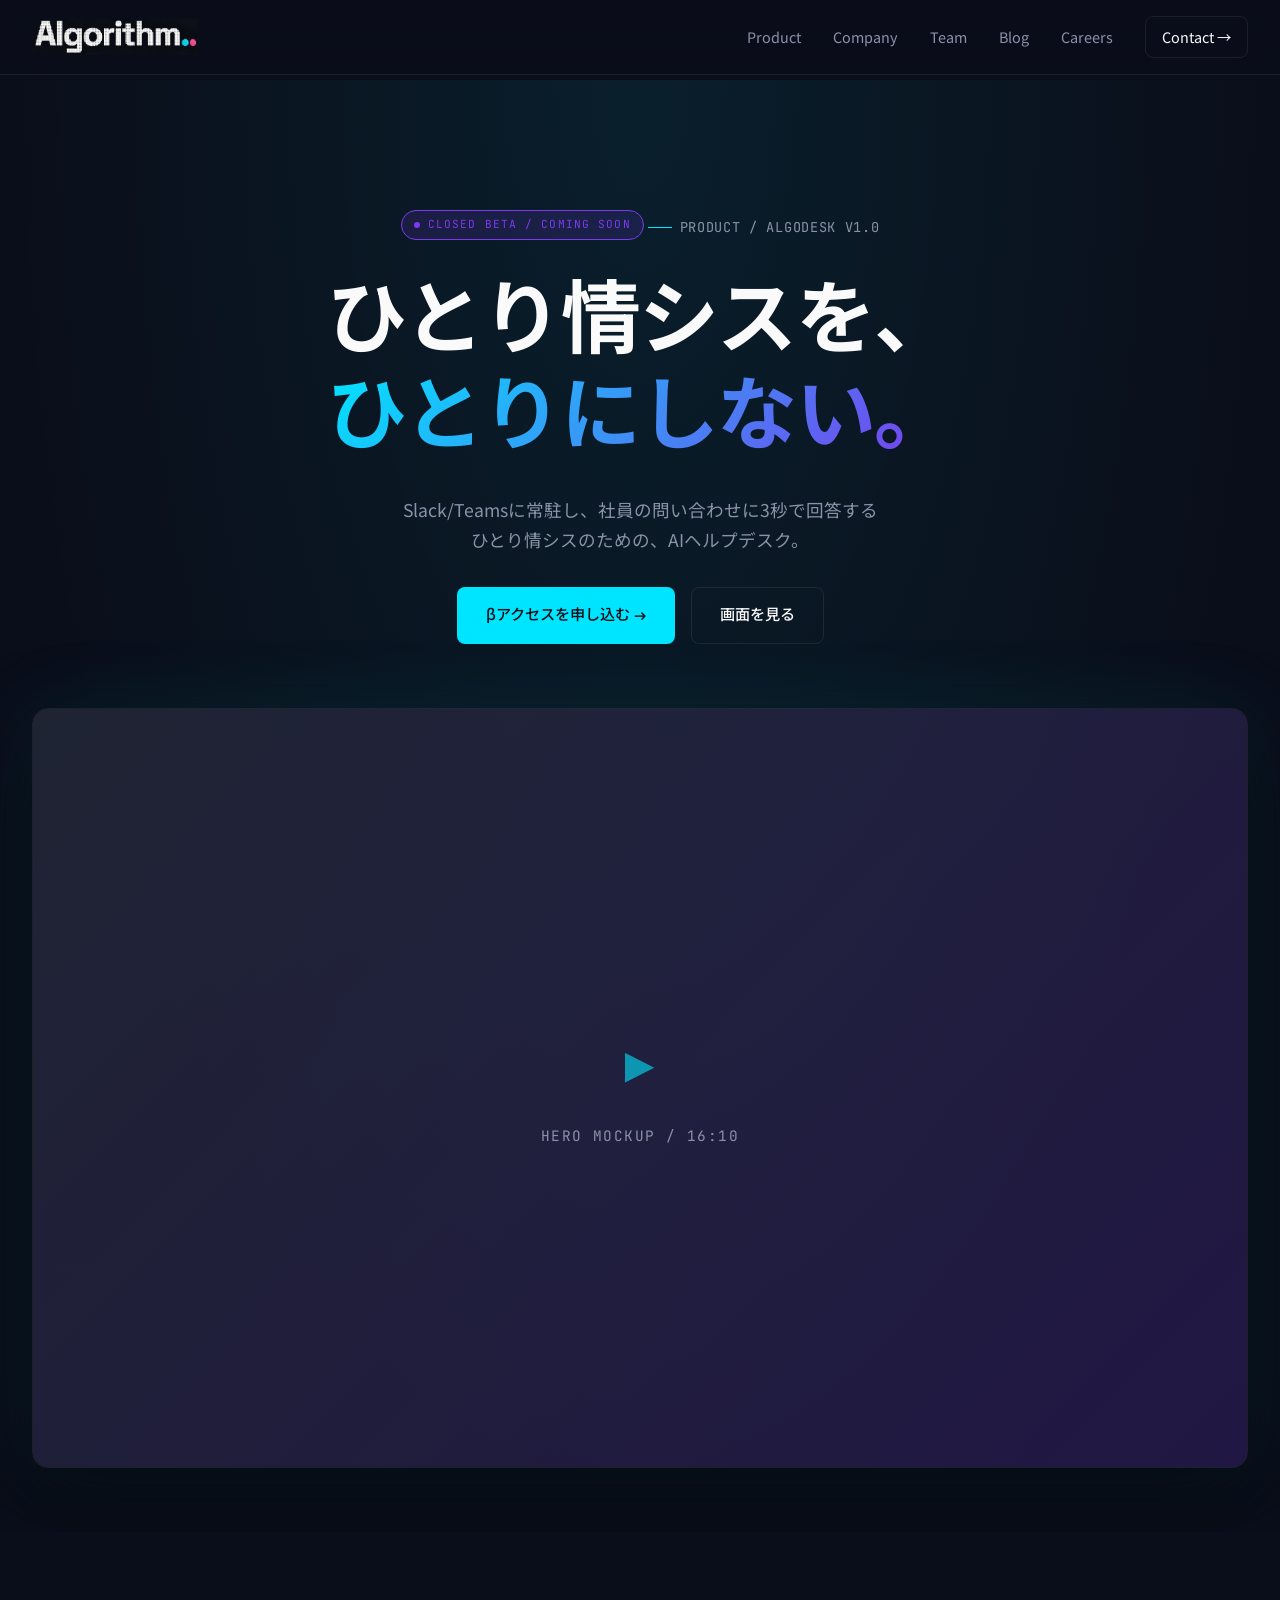
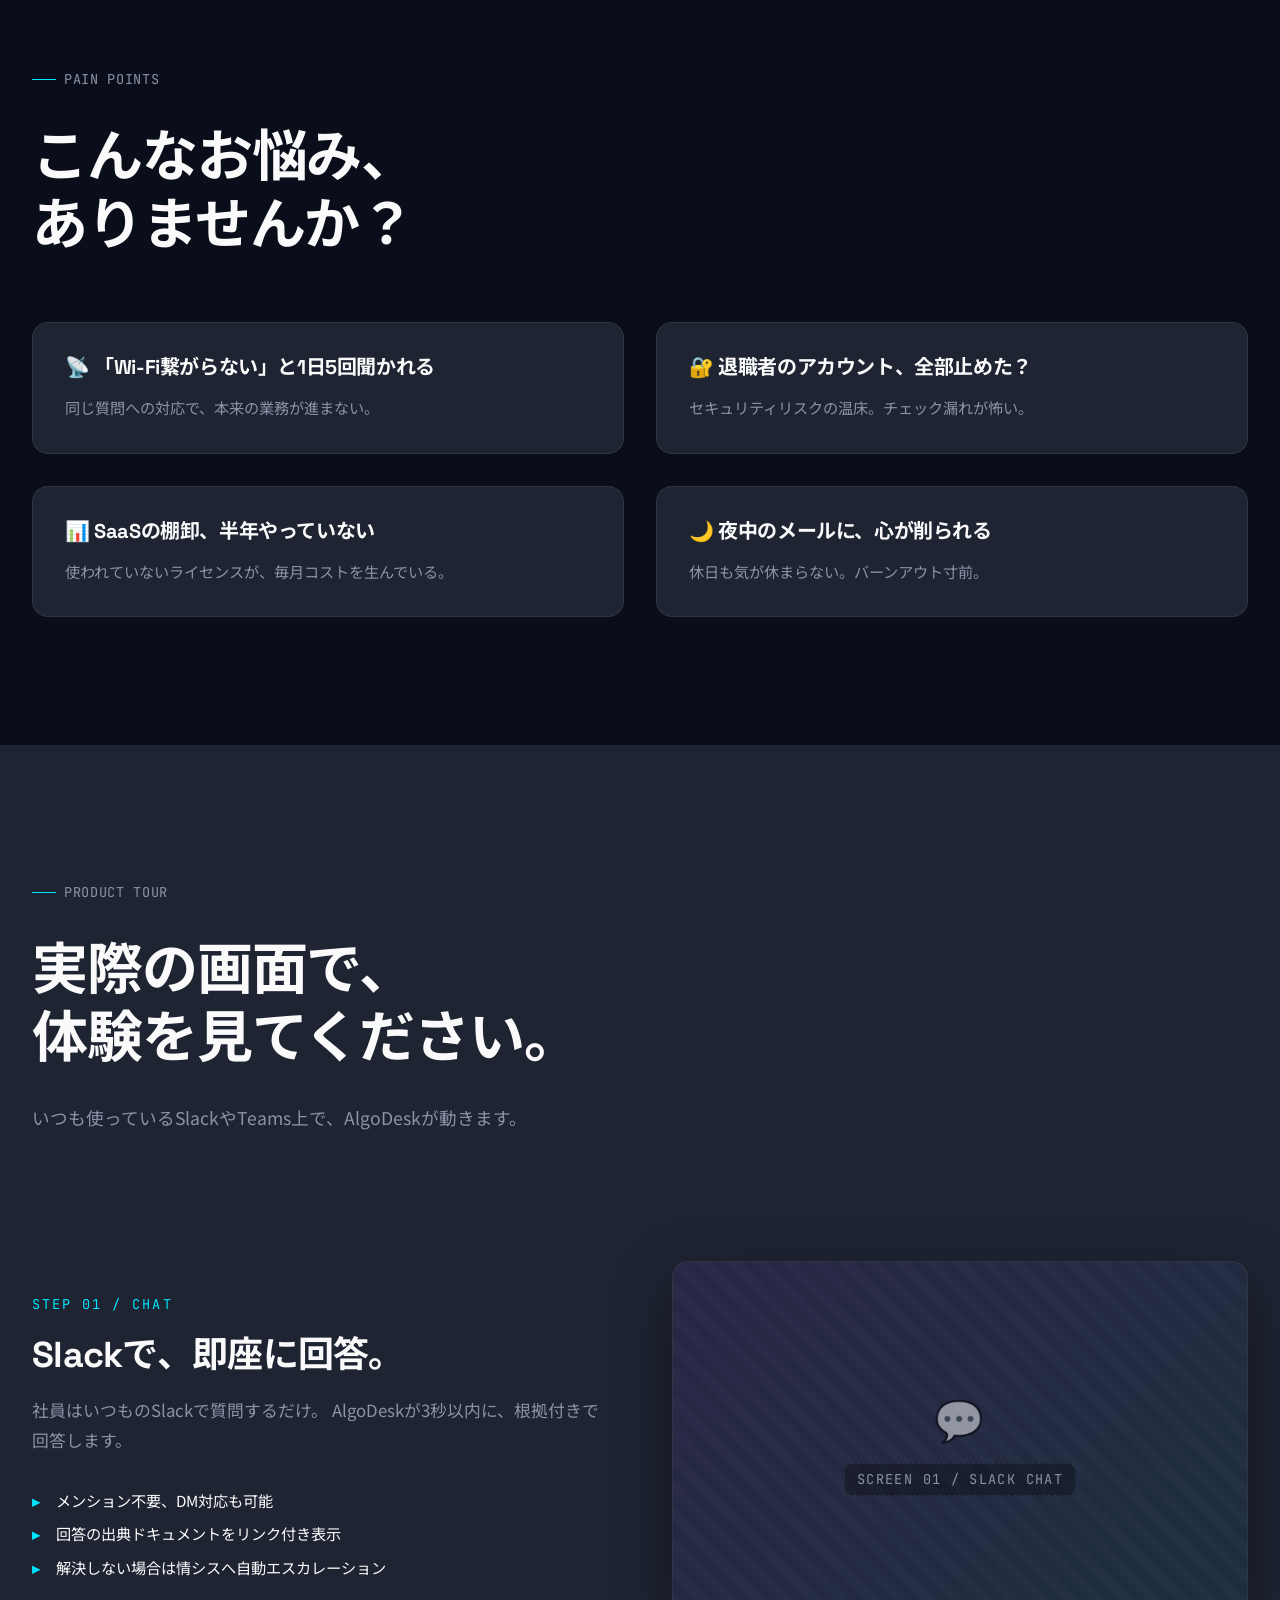
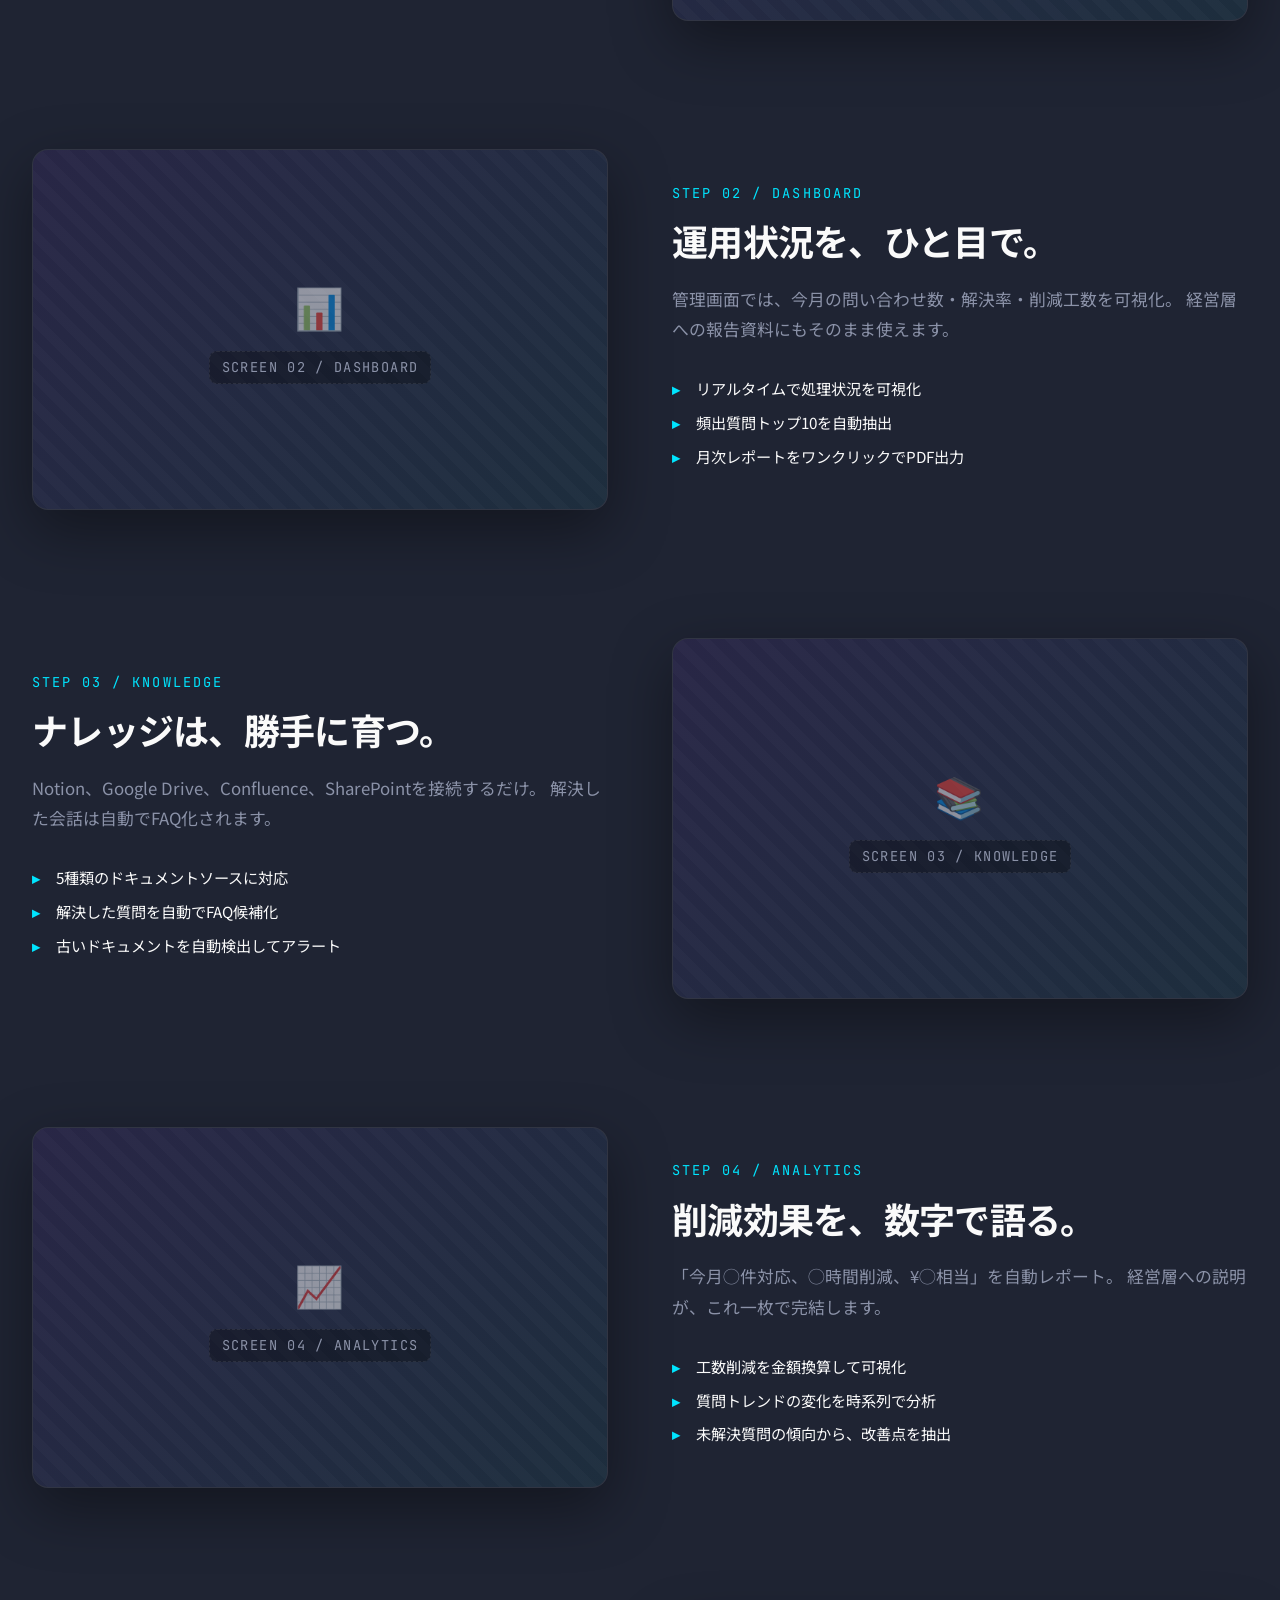
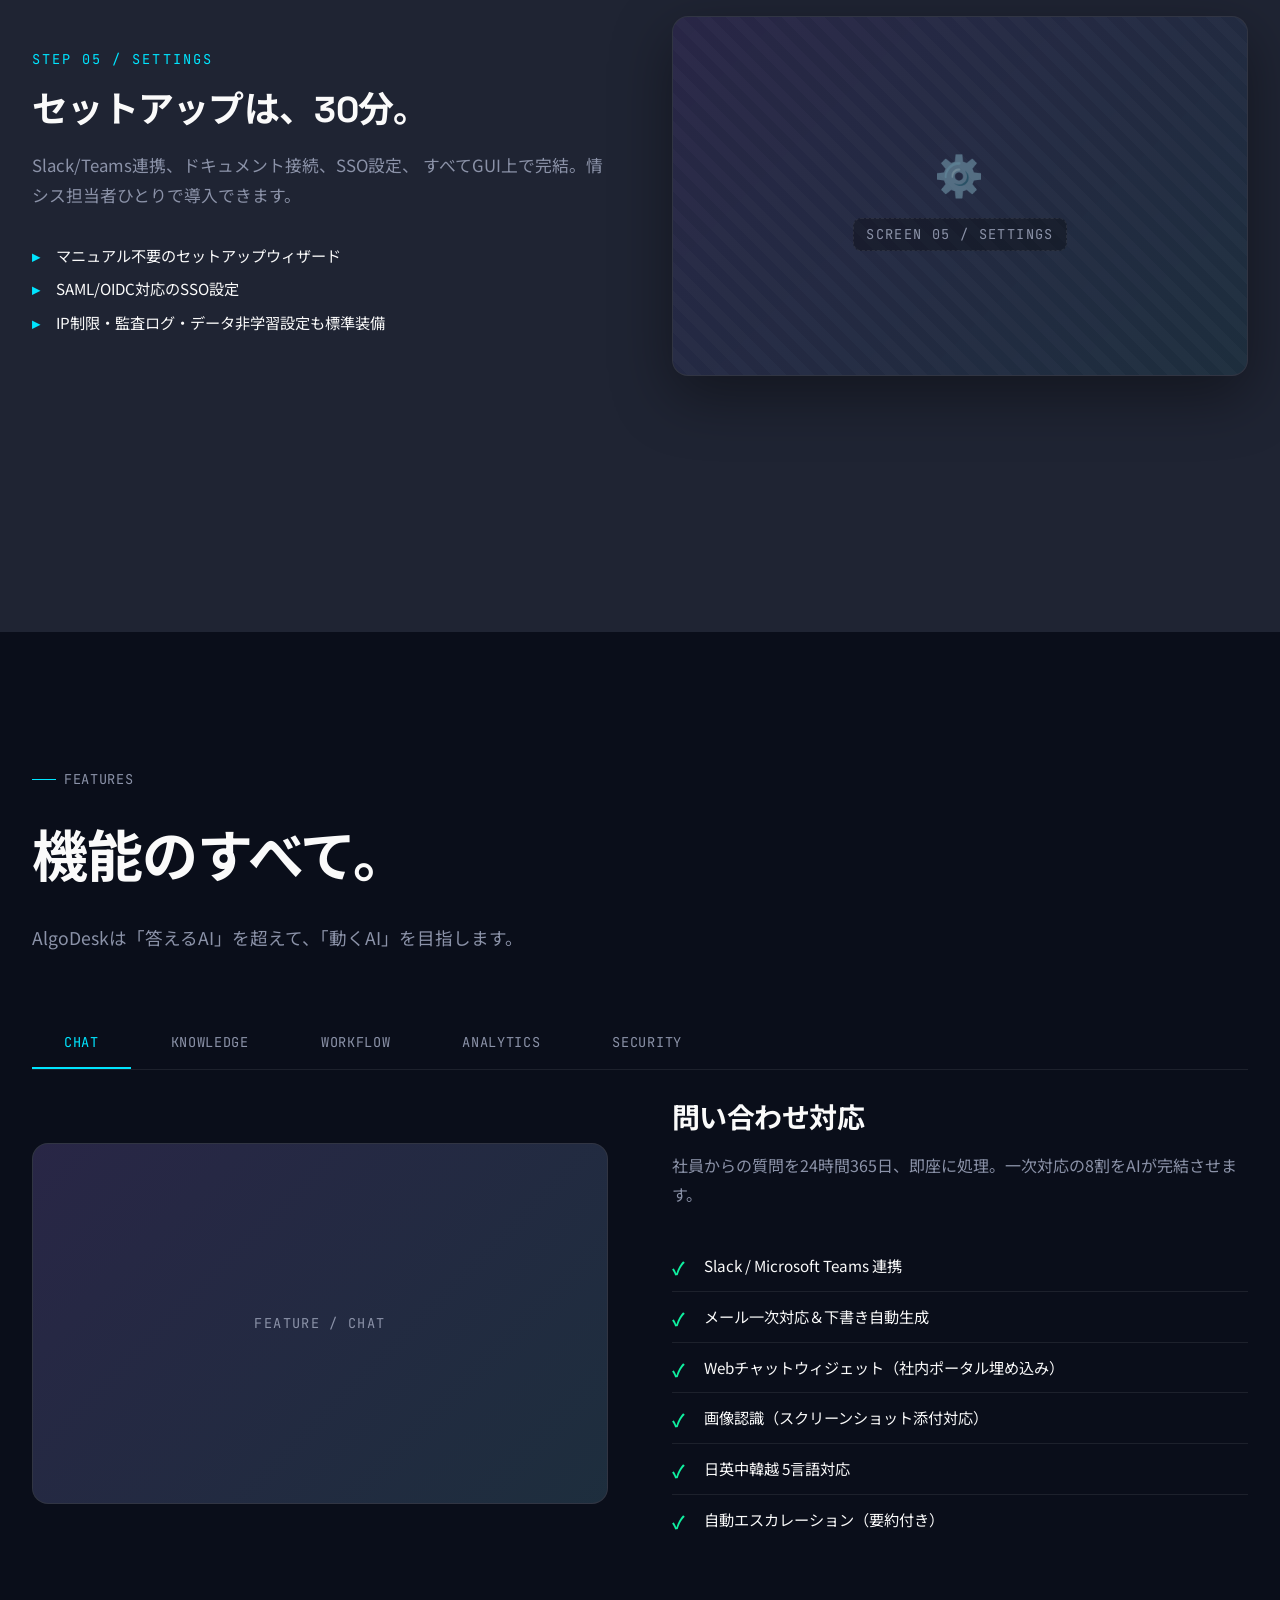
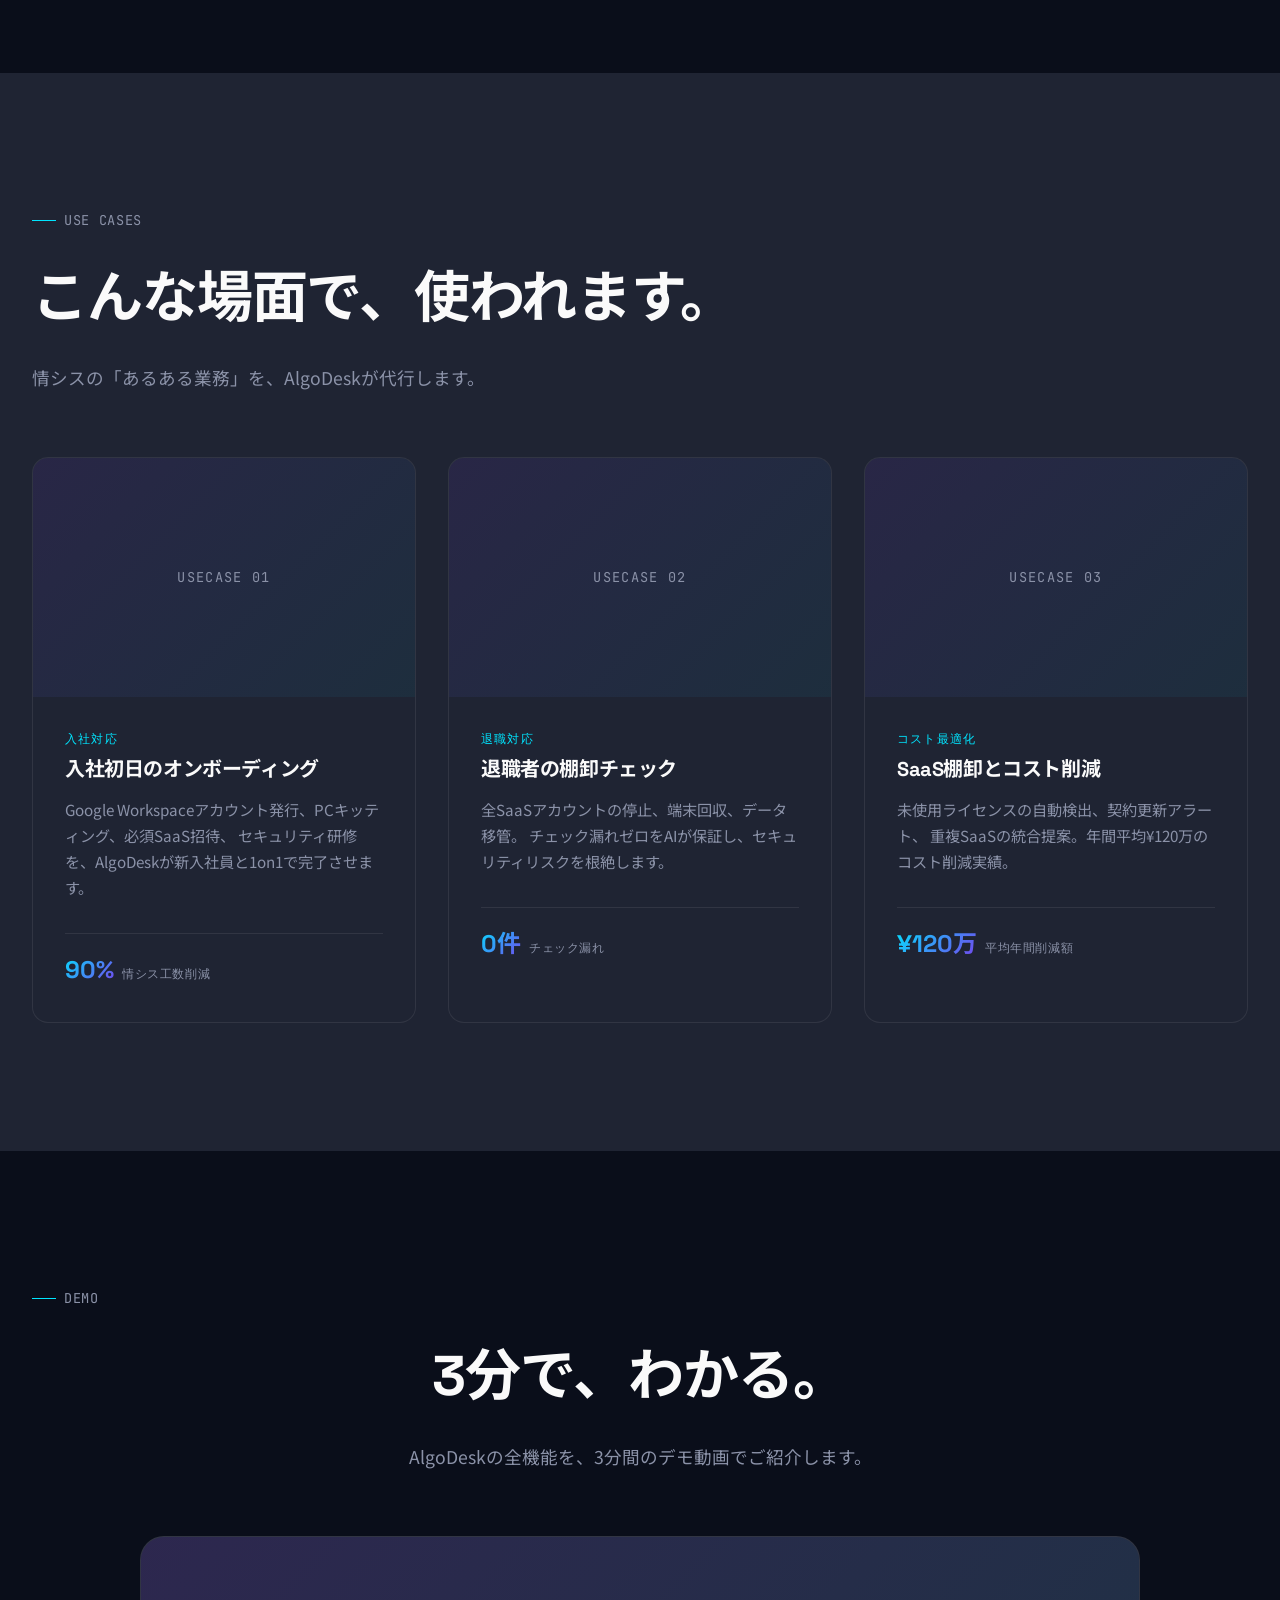
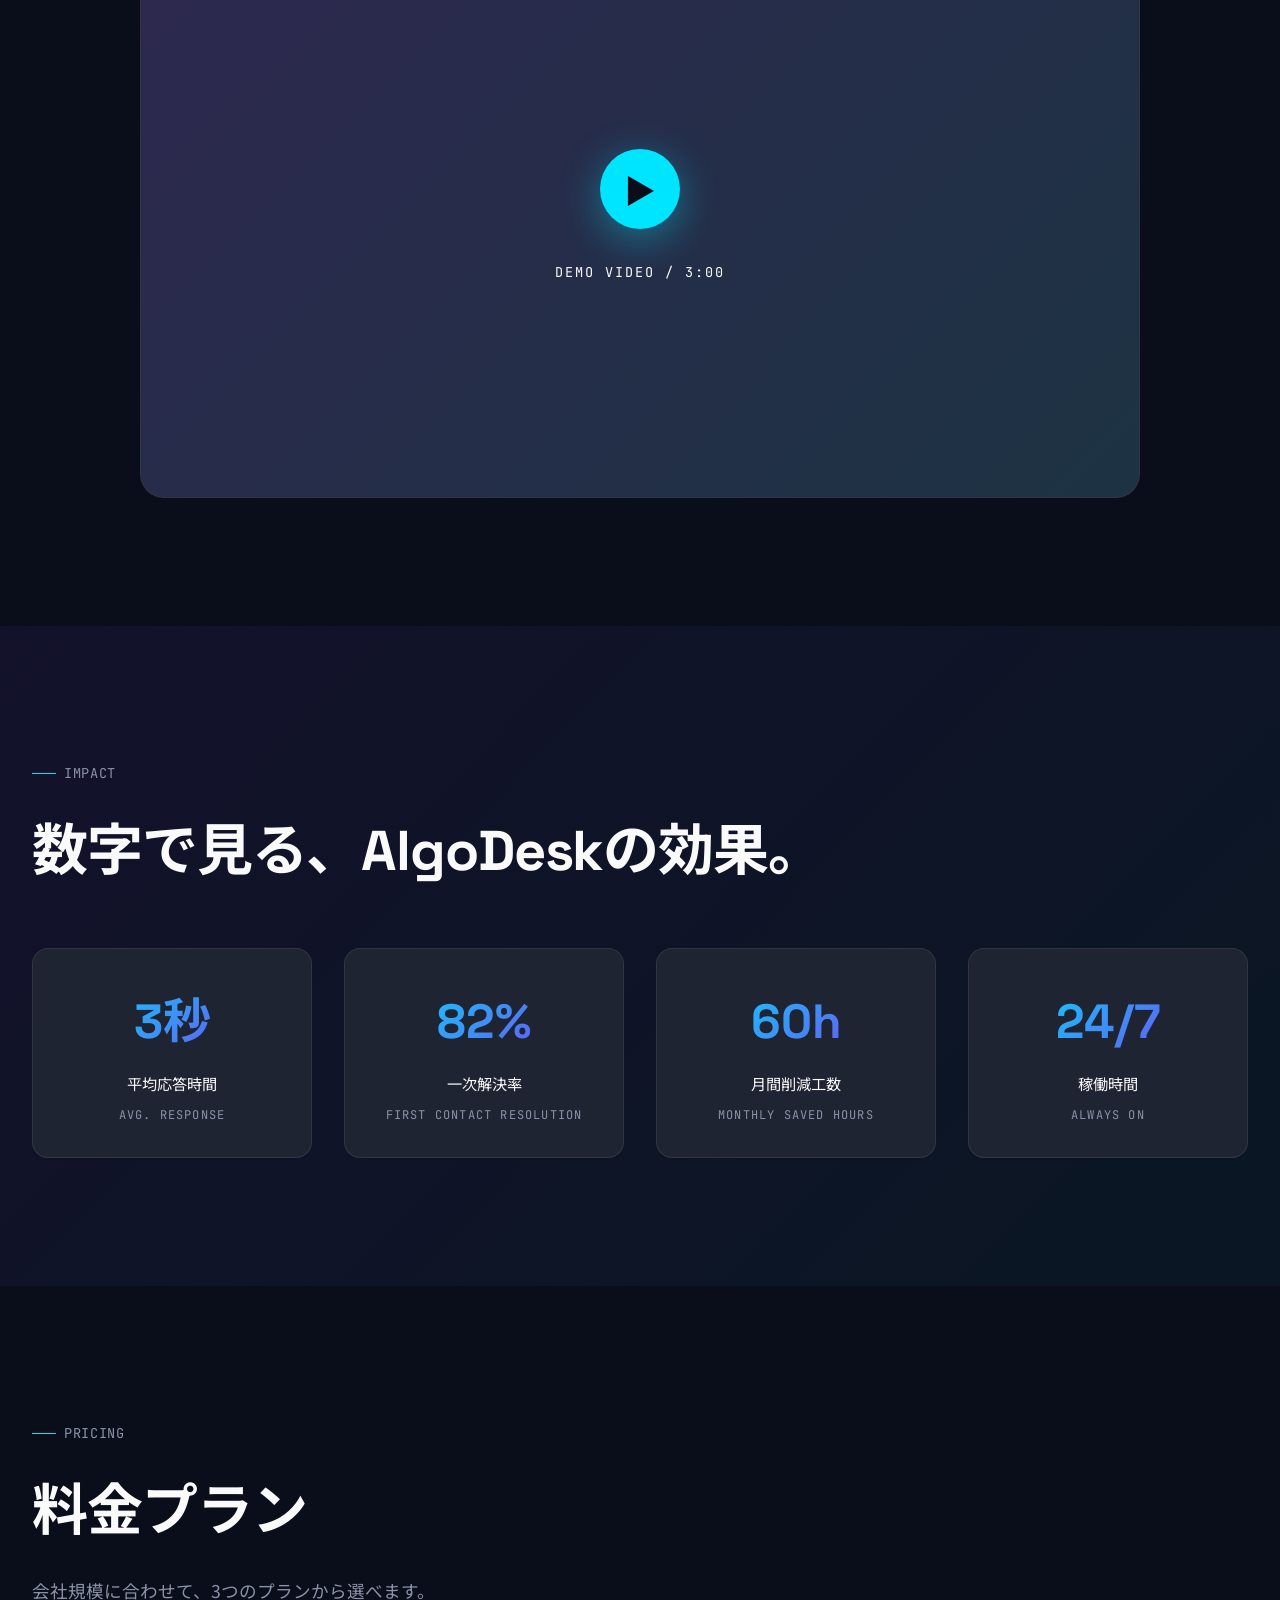
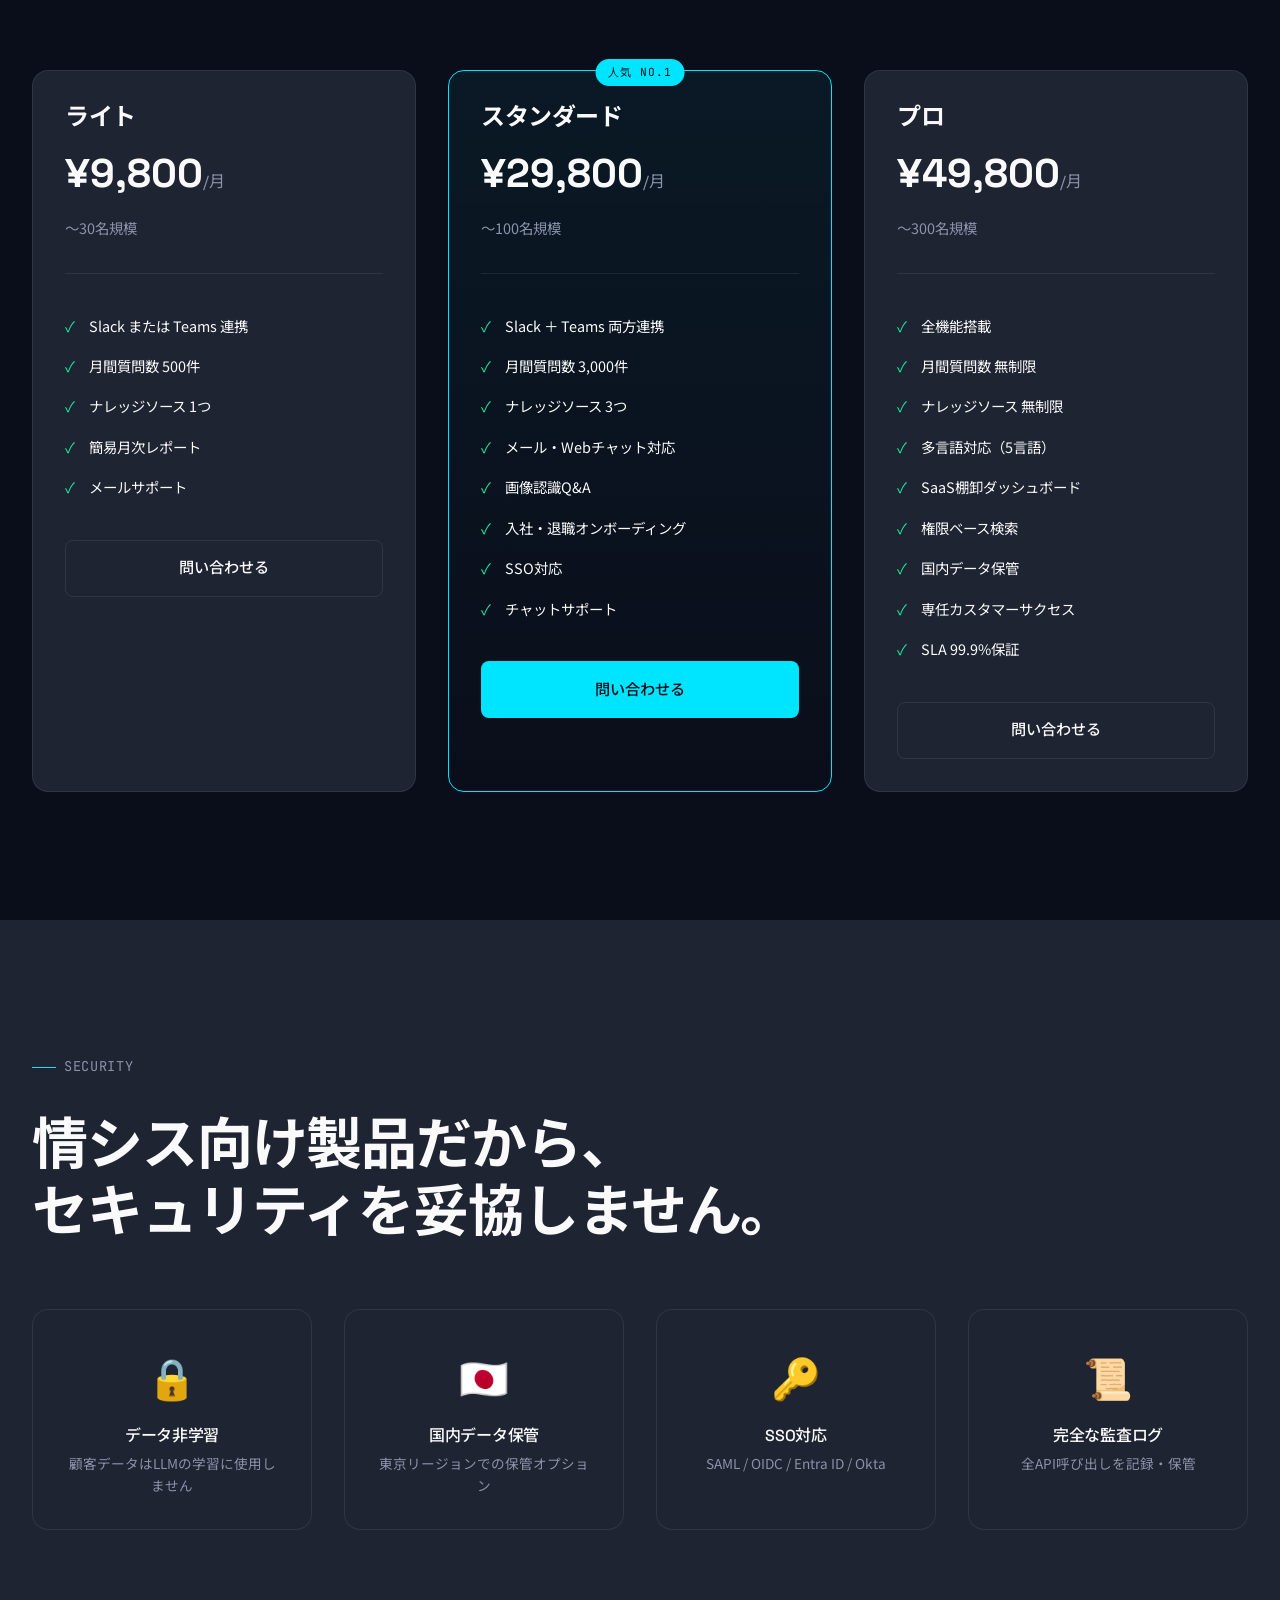
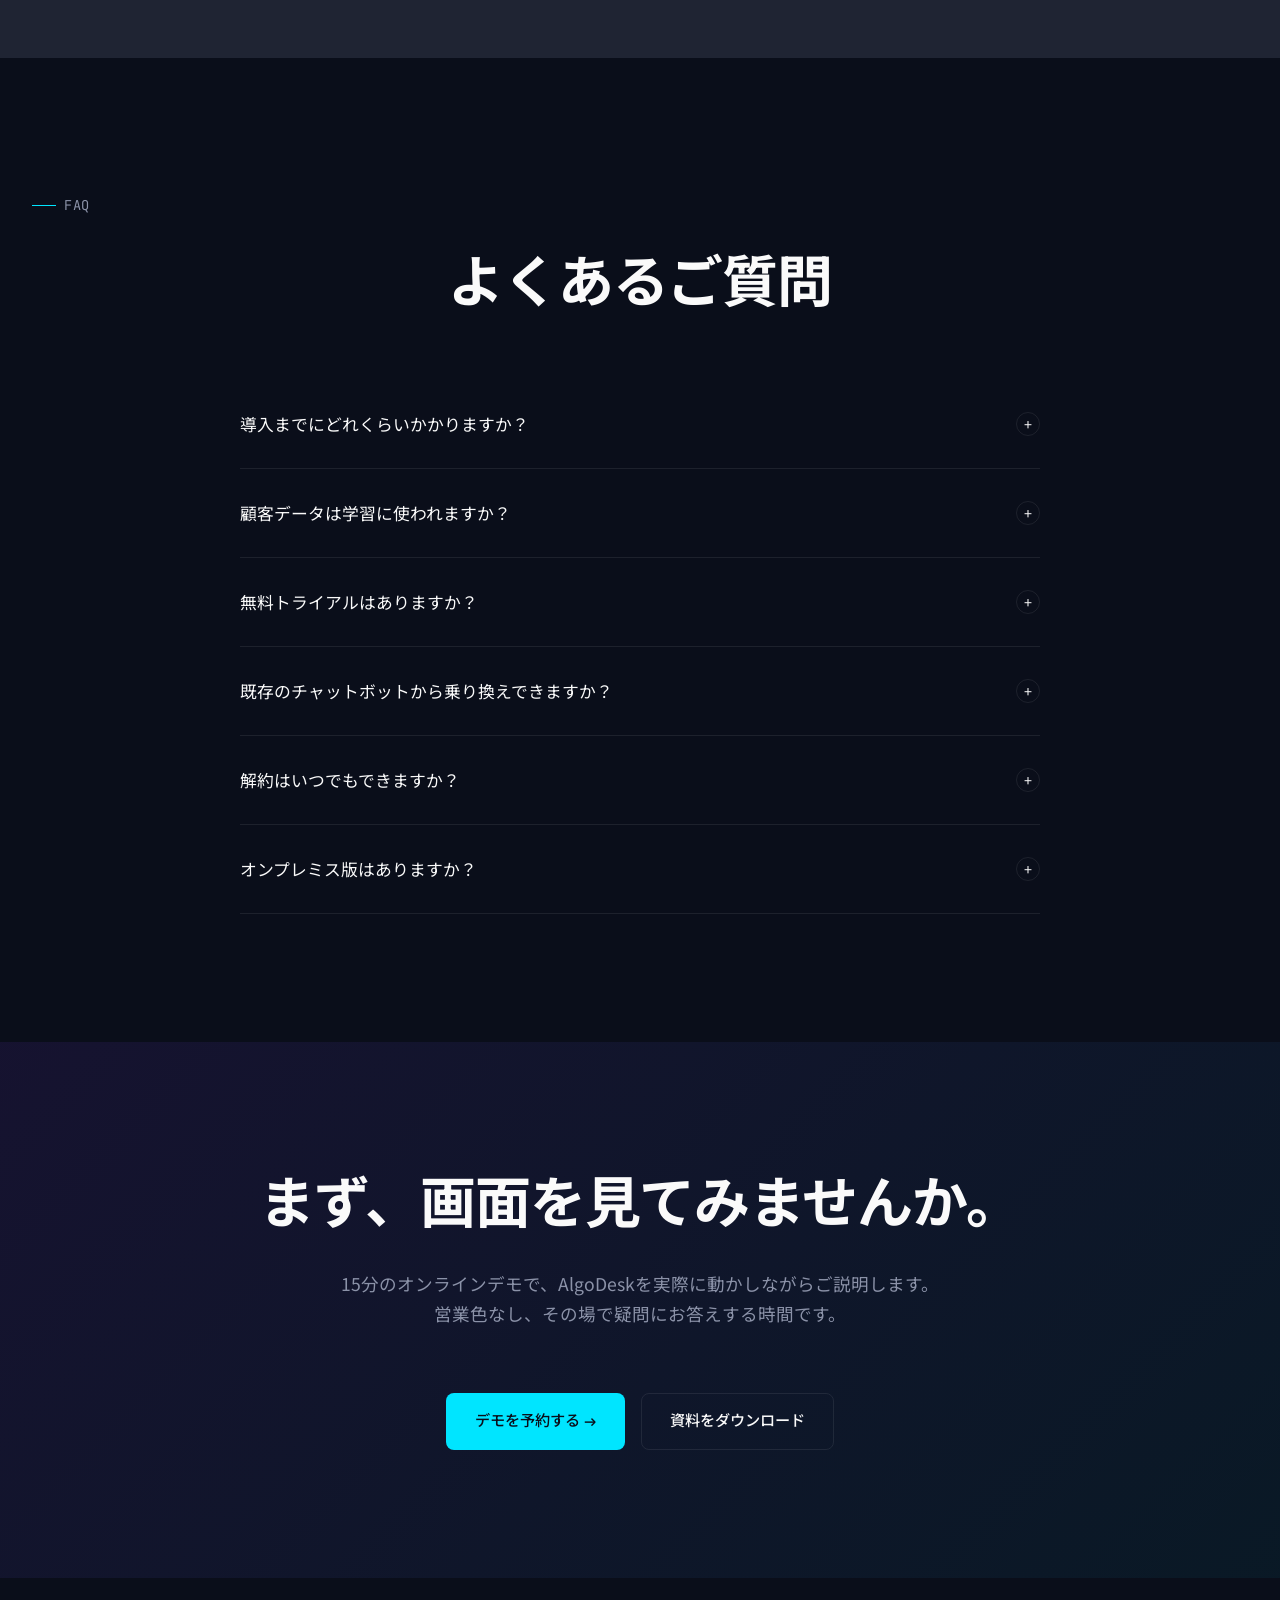
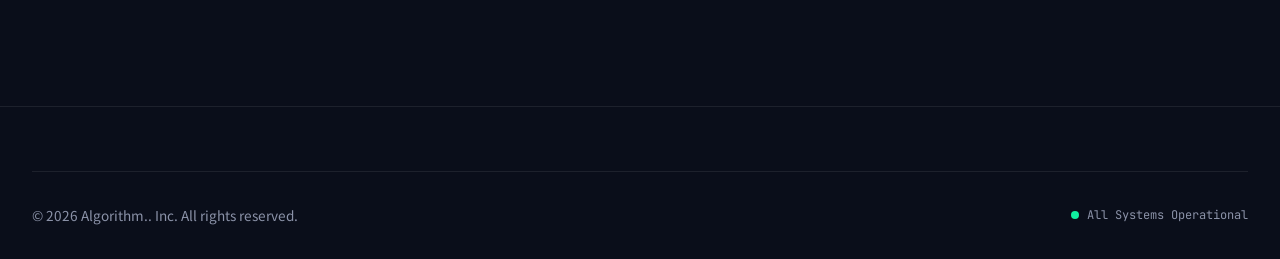
==== commit b7948cf1: "Update algodesk.html" ====
--- a/algodesk.html
+++ b/algodesk.html
@@ -4,7 +4,9 @@
 <head>
   <meta charset="UTF-8">
   <meta name="viewport" content="width=device-width, initial-scale=1.0">
-  <title>AlgoDesk — ひとり情シスを、ひとりにしない。</title>
+  <title>AlgoDesk — ひとり情シスを、ひとりにしない。 | 株式会社Algorithm..</title>
+  <meta name="description" content="Slack/Teamsに常駐する、ひとり情シスのためのAIヘルプデスク。中小企業の情シス業務を、AIがそっと支える。">
+  <link rel="icon" href="assets/images/favicon.ico">
   <link rel="preconnect" href="https://fonts.googleapis.com">
   <link rel="preconnect" href="https://fonts.gstatic.com" crossorigin>
   <link href="https://fonts.googleapis.com/css2?family=Space+Grotesk:wght@400;500;700&family=Noto+Sans+JP:wght@400;500;700;900&family=JetBrains+Mono:wght@400;500&display=swap" rel="stylesheet">
@@ -12,44 +14,62 @@
 </head>
 <body>
   <header class="header">
-  <div class="container header__inner">
-    <a href="index.html" class="logo">
-      <img src="assets/images/logo.png"
-           alt="Algorithm.."
-           class="logo__img"
-           onerror="this.style.display='none'; this.nextElementSibling.style.display='inline-flex';">
-      <span class="logo__text" style="display: none;">Algorithm<span>..</span></span>
-    </a>
-    <nav class="nav">
-      <a href="algodesk.html">Product</a>
-      <a href="company.html">Company</a>
-      <a href="members.html">Team</a>
-      <a href="blog.html">Blog</a>
-      <a href="careers.html">Careers</a>
-      <a href="contact.html" class="nav__cta">Contact →</a>
-    </nav>
-    <button class="menu-toggle" aria-label="Menu">☰</button>
-  </div>
-</header>
-
-  <main style="padding-top: 120px;">
-    <section class="section">
-      <div class="container" style="text-align: center;">
-        <p class="text-mono section-label" style="justify-content: center;">Product / AlgoDesk</p>
-        <h1 class="section__heading fade-in" style="font-size: clamp(2.5rem, 7vw, 5rem);">
-          ひとり情シスを、<br>
-          <span class="text-gradient">ひとりにしない。</span>
-        </h1>
-        <p class="section__lead fade-in" style="margin-left: auto; margin-right: auto;">
-          Slack/Teamsに常駐し、社員の問い合わせに3秒で回答するAIヘルプデスク。
-        </p>
-        <div class="hero__cta fade-in" style="justify-content: center; margin-top: var(--space-md);">
-          <a href="contact.html" class="btn btn--primary">14日間無料で試す →</a>
-          <a href="#pricing" class="btn btn--ghost">料金を見る</a>
-        </div>
-      </div>
-    </section>
-
+    <div class="container header__inner">
+      <a href="index.html" class="logo">
+        <img src="assets/images/logo.png" alt="Algorithm.." class="logo__img"
+             onerror="this.style.display='none'; this.nextElementSibling.style.display='inline-flex';">
+        <span class="logo__text" style="display: none;">Algorithm<span>..</span></span>
+      </a>
+      <nav class="nav">
+        <a href="algodesk.html">Product</a>
+        <a href="company.html">Company</a>
+        <a href="members.html">Team</a>
+        <a href="blog.html">Blog</a>
+        <a href="careers.html">Careers</a>
+        <a href="contact.html" class="nav__cta">Contact →</a>
+      </nav>
+      <button class="menu-toggle" aria-label="Menu">☰</button>
+    </div>
+  </header>
+
+  <main style="padding-top: 80px;">
+
+    <!-- ============================================
+         01. Hero with Product Mockup
+    ============================================ -->
+    <section class="product-hero">
+      <div class="product-hero__bg"></div>
+      <div class="container">
+        <div class="product-hero__content">
+          <span class="coming-soon">Closed Beta / Coming Soon</span>
+          <p class="text-mono section-label" style="justify-content: center;">Product / AlgoDesk v1.0</p>
+          <h1 class="section__heading fade-in" style="font-size: clamp(2.5rem, 7vw, 5rem);">
+            ひとり情シスを、<br>
+            <span class="text-gradient">ひとりにしない。</span>
+          </h1>
+          <p class="section__lead fade-in" style="margin: 0 auto var(--space-md);">
+            Slack/Teamsに常駐し、社員の問い合わせに3秒で回答する<br>
+            ひとり情シスのための、AIヘルプデスク。
+          </p>
+          <div class="hero__cta fade-in" style="justify-content: center; margin-top: var(--space-md);">
+            <a href="contact.html" class="btn btn--primary">βアクセスを申し込む →</a>
+            <a href="#screen-tour" class="btn btn--ghost">画面を見る</a>
+          </div>
+        </div>
+
+        <div class="product-hero__mockup fade-in">
+          <div class="product-hero__mockup-frame">
+            <img src="assets/images/algodesk/hero-mockup.png"
+                 alt="AlgoDesk メイン画面"
+                 onerror="this.style.display='none'; this.parentElement.innerHTML='<div class=\'product-hero__mockup-placeholder\'>HERO MOCKUP / 16:10</div>';">
+          </div>
+        </div>
+      </div>
+    </section>
+
+    <!-- ============================================
+         02. Pain Points
+    ============================================ -->
     <section class="section">
       <div class="container">
         <p class="text-mono section-label">Pain Points</p>
@@ -75,30 +95,389 @@
       </div>
     </section>
 
+    <!-- ============================================
+         03. Screen Tour (画面ツアー)
+    ============================================ -->
+    <section class="section" id="screen-tour" style="background: var(--color-bg-alt);">
+      <div class="container">
+        <p class="text-mono section-label">Product Tour</p>
+        <h2 class="section__heading fade-in">実際の画面で、<br>体験を見てください。</h2>
+        <p class="section__lead fade-in">
+          いつも使っているSlackやTeams上で、AlgoDeskが動きます。
+        </p>
+
+        <div style="margin-top: var(--space-xl);">
+
+          <!-- Screen 01: Slack内回答 -->
+          <div class="screen-tour fade-in">
+            <div class="screen-tour__text">
+              <p class="screen-tour__step">STEP 01 / Chat</p>
+              <h3 class="screen-tour__title">Slackで、即座に回答。</h3>
+              <p class="screen-tour__description">
+                社員はいつものSlackで質問するだけ。
+                AlgoDeskが3秒以内に、根拠付きで回答します。
+              </p>
+              <ul class="screen-tour__highlights">
+                <li>メンション不要、DM対応も可能</li>
+                <li>回答の出典ドキュメントをリンク付き表示</li>
+                <li>解決しない場合は情シスへ自動エスカレーション</li>
+              </ul>
+            </div>
+            <div class="screen-tour__image">
+              <img src="assets/images/algodesk/screen-01-slack.png"
+                   alt="Slack内でAlgoDeskが回答する画面"
+                   onerror="this.style.display='none'; this.parentElement.innerHTML='<div class=\'screen-tour__placeholder\'><span class=\'screen-tour__placeholder-icon\'>💬</span><span class=\'screen-tour__placeholder-label\'>SCREEN 01 / SLACK CHAT</span></div>';">
+            </div>
+          </div>
+
+          <!-- Screen 02: Dashboard -->
+          <div class="screen-tour fade-in">
+            <div class="screen-tour__text">
+              <p class="screen-tour__step">STEP 02 / Dashboard</p>
+              <h3 class="screen-tour__title">運用状況を、ひと目で。</h3>
+              <p class="screen-tour__description">
+                管理画面では、今月の問い合わせ数・解決率・削減工数を可視化。
+                経営層への報告資料にもそのまま使えます。
+              </p>
+              <ul class="screen-tour__highlights">
+                <li>リアルタイムで処理状況を可視化</li>
+                <li>頻出質問トップ10を自動抽出</li>
+                <li>月次レポートをワンクリックでPDF出力</li>
+              </ul>
+            </div>
+            <div class="screen-tour__image">
+              <img src="assets/images/algodesk/screen-02-dashboard.png"
+                   alt="AlgoDesk 管理ダッシュボード"
+                   onerror="this.style.display='none'; this.parentElement.innerHTML='<div class=\'screen-tour__placeholder\'><span class=\'screen-tour__placeholder-icon\'>📊</span><span class=\'screen-tour__placeholder-label\'>SCREEN 02 / DASHBOARD</span></div>';">
+            </div>
+          </div>
+
+          <!-- Screen 03: Knowledge -->
+          <div class="screen-tour fade-in">
+            <div class="screen-tour__text">
+              <p class="screen-tour__step">STEP 03 / Knowledge</p>
+              <h3 class="screen-tour__title">ナレッジは、勝手に育つ。</h3>
+              <p class="screen-tour__description">
+                Notion、Google Drive、Confluence、SharePointを接続するだけ。
+                解決した会話は自動でFAQ化されます。
+              </p>
+              <ul class="screen-tour__highlights">
+                <li>5種類のドキュメントソースに対応</li>
+                <li>解決した質問を自動でFAQ候補化</li>
+                <li>古いドキュメントを自動検出してアラート</li>
+              </ul>
+            </div>
+            <div class="screen-tour__image">
+              <img src="assets/images/algodesk/screen-03-knowledge.png"
+                   alt="ナレッジ管理画面"
+                   onerror="this.style.display='none'; this.parentElement.innerHTML='<div class=\'screen-tour__placeholder\'><span class=\'screen-tour__placeholder-icon\'>📚</span><span class=\'screen-tour__placeholder-label\'>SCREEN 03 / KNOWLEDGE</span></div>';">
+            </div>
+          </div>
+
+          <!-- Screen 04: Analytics -->
+          <div class="screen-tour fade-in">
+            <div class="screen-tour__text">
+              <p class="screen-tour__step">STEP 04 / Analytics</p>
+              <h3 class="screen-tour__title">削減効果を、数字で語る。</h3>
+              <p class="screen-tour__description">
+                「今月◯件対応、◯時間削減、¥◯相当」を自動レポート。
+                経営層への説明が、これ一枚で完結します。
+              </p>
+              <ul class="screen-tour__highlights">
+                <li>工数削減を金額換算して可視化</li>
+                <li>質問トレンドの変化を時系列で分析</li>
+                <li>未解決質問の傾向から、改善点を抽出</li>
+              </ul>
+            </div>
+            <div class="screen-tour__image">
+              <img src="assets/images/algodesk/screen-04-analytics.png"
+                   alt="分析レポート画面"
+                   onerror="this.style.display='none'; this.parentElement.innerHTML='<div class=\'screen-tour__placeholder\'><span class=\'screen-tour__placeholder-icon\'>📈</span><span class=\'screen-tour__placeholder-label\'>SCREEN 04 / ANALYTICS</span></div>';">
+            </div>
+          </div>
+
+          <!-- Screen 05: Settings -->
+          <div class="screen-tour fade-in">
+            <div class="screen-tour__text">
+              <p class="screen-tour__step">STEP 05 / Settings</p>
+              <h3 class="screen-tour__title">セットアップは、30分。</h3>
+              <p class="screen-tour__description">
+                Slack/Teams連携、ドキュメント接続、SSO設定、
+                すべてGUI上で完結。情シス担当者ひとりで導入できます。
+              </p>
+              <ul class="screen-tour__highlights">
+                <li>マニュアル不要のセットアップウィザード</li>
+                <li>SAML/OIDC対応のSSO設定</li>
+                <li>IP制限・監査ログ・データ非学習設定も標準装備</li>
+              </ul>
+            </div>
+            <div class="screen-tour__image">
+              <img src="assets/images/algodesk/screen-05-settings.png"
+                   alt="設定画面"
+                   onerror="this.style.display='none'; this.parentElement.innerHTML='<div class=\'screen-tour__placeholder\'><span class=\'screen-tour__placeholder-icon\'>⚙️</span><span class=\'screen-tour__placeholder-label\'>SCREEN 05 / SETTINGS</span></div>';">
+            </div>
+          </div>
+
+        </div>
+      </div>
+    </section>
+
+    <!-- ============================================
+         04. Feature Tabs (機能詳細)
+    ============================================ -->
+    <section class="section">
+      <div class="container">
+        <p class="text-mono section-label">Features</p>
+        <h2 class="section__heading fade-in">機能のすべて。</h2>
+        <p class="section__lead fade-in">
+          AlgoDeskは「答えるAI」を超えて、「動くAI」を目指します。
+        </p>
+
+        <div class="feature-tabs fade-in" style="margin-top: var(--space-lg);">
+          <div class="feature-tabs__nav">
+            <button class="feature-tabs__tab is-active" data-tab="chat">Chat</button>
+            <button class="feature-tabs__tab" data-tab="knowledge">Knowledge</button>
+            <button class="feature-tabs__tab" data-tab="workflow">Workflow</button>
+            <button class="feature-tabs__tab" data-tab="analytics">Analytics</button>
+            <button class="feature-tabs__tab" data-tab="security">Security</button>
+          </div>
+
+          <!-- Chat -->
+          <div class="feature-tabs__panel is-active" data-panel="chat">
+            <div class="feature-tabs__image">
+              <img src="assets/images/algodesk/feature-chat.png"
+                   alt="チャット機能"
+                   onerror="this.style.display='none'; this.parentElement.innerHTML='<div class=\'feature-tabs__placeholder\'>FEATURE / CHAT</div>';">
+            </div>
+            <div class="feature-tabs__content">
+              <h3>問い合わせ対応</h3>
+              <p>社員からの質問を24時間365日、即座に処理。一次対応の8割をAIが完結させます。</p>
+              <ul class="feature-tabs__feature-list">
+                <li>Slack / Microsoft Teams 連携</li>
+                <li>メール一次対応＆下書き自動生成</li>
+                <li>Webチャットウィジェット（社内ポータル埋め込み）</li>
+                <li>画像認識（スクリーンショット添付対応）</li>
+                <li>日英中韓越 5言語対応</li>
+                <li>自動エスカレーション（要約付き）</li>
+              </ul>
+            </div>
+          </div>
+
+          <!-- Knowledge -->
+          <div class="feature-tabs__panel" data-panel="knowledge">
+            <div class="feature-tabs__image">
+              <img src="assets/images/algodesk/feature-knowledge.png"
+                   alt="ナレッジ管理機能"
+                   onerror="this.style.display='none'; this.parentElement.innerHTML='<div class=\'feature-tabs__placeholder\'>FEATURE / KNOWLEDGE</div>';">
+            </div>
+            <div class="feature-tabs__content">
+              <h3>ナレッジ管理</h3>
+              <p>散在する社内ドキュメントを横断検索し、出典付きで回答します。</p>
+              <ul class="feature-tabs__feature-list">
+                <li>Notion / Google Drive / Confluence / SharePoint 連携</li>
+                <li>解決した会話を自動でFAQ化</li>
+                <li>回答の根拠ドキュメントをリンク表示</li>
+                <li>古いドキュメントの自動検出＆アラート</li>
+                <li>部署・役職に応じた権限ベース検索</li>
+              </ul>
+            </div>
+          </div>
+
+          <!-- Workflow -->
+          <div class="feature-tabs__panel" data-panel="workflow">
+            <div class="feature-tabs__image">
+              <img src="assets/images/algodesk/feature-workflow.png"
+                   alt="ワークフロー機能"
+                   onerror="this.style.display='none'; this.parentElement.innerHTML='<div class=\'feature-tabs__placeholder\'>FEATURE / WORKFLOW</div>';">
+            </div>
+            <div class="feature-tabs__content">
+              <h3>情シス定型業務テンプレート</h3>
+              <p>情シスの「あるある業務」をテンプレート化。チェックリスト・進捗管理まで自動。</p>
+              <ul class="feature-tabs__feature-list">
+                <li>入社時オンボーディング自動化</li>
+                <li>退職者棚卸チェックリスト</li>
+                <li>SaaS棚卸ダッシュボード</li>
+                <li>PCキッティング対話ガイド</li>
+                <li>インシデントポストモーテム自動生成</li>
+              </ul>
+            </div>
+          </div>
+
+          <!-- Analytics -->
+          <div class="feature-tabs__panel" data-panel="analytics">
+            <div class="feature-tabs__image">
+              <img src="assets/images/algodesk/feature-analytics.png"
+                   alt="分析機能"
+                   onerror="this.style.display='none'; this.parentElement.innerHTML='<div class=\'feature-tabs__placeholder\'>FEATURE / ANALYTICS</div>';">
+            </div>
+            <div class="feature-tabs__content">
+              <h3>分析・レポート</h3>
+              <p>削減効果を金額換算。経営層向けの説明資料が、自動で完成します。</p>
+              <ul class="feature-tabs__feature-list">
+                <li>月次工数削減レポート（PDF出力）</li>
+                <li>頻出質問・増加質問・未解決質問の可視化</li>
+                <li>ROIシミュレーター</li>
+                <li>カスタムレポート出力（CSV/PDF）</li>
+              </ul>
+            </div>
+          </div>
+
+          <!-- Security -->
+          <div class="feature-tabs__panel" data-panel="security">
+            <div class="feature-tabs__image">
+              <img src="assets/images/algodesk/feature-security.png"
+                   alt="セキュリティ機能"
+                   onerror="this.style.display='none'; this.parentElement.innerHTML='<div class=\'feature-tabs__placeholder\'>FEATURE / SECURITY</div>';">
+            </div>
+            <div class="feature-tabs__content">
+              <h3>セキュリティ・統制</h3>
+              <p>情シス向け製品だからこそ、セキュリティは最優先。妥協のない設計です。</p>
+              <ul class="feature-tabs__feature-list">
+                <li>SSO（SAML/OIDC）対応</li>
+                <li>監査ログ（全API・全質問記録）</li>
+                <li>データ非学習保証（契約条項に明記）</li>
+                <li>東京リージョン国内データ保管</li>
+                <li>IP制限・デバイス制限</li>
+              </ul>
+            </div>
+          </div>
+        </div>
+      </div>
+    </section>
+
+    <!-- ============================================
+         05. Use Cases
+    ============================================ -->
     <section class="section" style="background: var(--color-bg-alt);">
       <div class="container">
-        <p class="text-mono section-label">How It Works</p>
-        <h2 class="section__heading fade-in">3ステップで、解決。</h2>
-        <div class="grid grid--3 fade-in" style="margin-top: var(--space-lg);">
-          <div class="card">
-            <p class="text-mono" style="color: var(--color-accent-cyan);">STEP 01</p>
-            <h3 class="card__title" style="margin-top: var(--space-xs);">接続</h3>
-            <p class="card__text">Slack / Notion / Google Driveを連携。30分で導入完了。</p>
-          </div>
-          <div class="card">
-            <p class="text-mono" style="color: var(--color-accent-cyan);">STEP 02</p>
-            <h3 class="card__title" style="margin-top: var(--space-xs);">学習</h3>
-            <p class="card__text">自社ナレッジをAIが自動で読み込み・構造化。</p>
-          </div>
-          <div class="card">
-            <p class="text-mono" style="color: var(--color-accent-cyan);">STEP 03</p>
-            <h3 class="card__title" style="margin-top: var(--space-xs);">自動応答</h3>
-            <p class="card__text">社員からの質問に、出典付きで3秒以内に回答。</p>
-          </div>
-        </div>
-      </div>
-    </section>
-
+        <p class="text-mono section-label">Use Cases</p>
+        <h2 class="section__heading fade-in">こんな場面で、使われます。</h2>
+        <p class="section__lead fade-in">
+          情シスの「あるある業務」を、AlgoDeskが代行します。
+        </p>
+
+        <div class="usecase-grid fade-in" style="margin-top: var(--space-lg);">
+
+          <div class="usecase">
+            <div class="usecase__image">
+              <img src="assets/images/algodesk/usecase-01-onboarding.png"
+                   alt="入社時オンボーディング"
+                   onerror="this.style.display='none'; this.parentElement.innerHTML='<div class=\'usecase__placeholder\'>USECASE 01</div>';">
+            </div>
+            <div class="usecase__content">
+              <p class="usecase__category">入社対応</p>
+              <h3 class="usecase__title">入社初日のオンボーディング</h3>
+              <p class="usecase__description">
+                Google Workspaceアカウント発行、PCキッティング、必須SaaS招待、
+                セキュリティ研修を、AlgoDeskが新入社員と1on1で完了させます。
+              </p>
+              <div class="usecase__stat">
+                <span class="usecase__stat-value">90%</span>
+                <span class="usecase__stat-label">情シス工数削減</span>
+              </div>
+            </div>
+          </div>
+
+          <div class="usecase">
+            <div class="usecase__image">
+              <img src="assets/images/algodesk/usecase-02-offboarding.png"
+                   alt="退職者処理"
+                   onerror="this.style.display='none'; this.parentElement.innerHTML='<div class=\'usecase__placeholder\'>USECASE 02</div>';">
+            </div>
+            <div class="usecase__content">
+              <p class="usecase__category">退職対応</p>
+              <h3 class="usecase__title">退職者の棚卸チェック</h3>
+              <p class="usecase__description">
+                全SaaSアカウントの停止、端末回収、データ移管。
+                チェック漏れゼロをAIが保証し、セキュリティリスクを根絶します。
+              </p>
+              <div class="usecase__stat">
+                <span class="usecase__stat-value">0件</span>
+                <span class="usecase__stat-label">チェック漏れ</span>
+              </div>
+            </div>
+          </div>
+
+          <div class="usecase">
+            <div class="usecase__image">
+              <img src="assets/images/algodesk/usecase-03-saas-audit.png"
+                   alt="SaaS棚卸"
+                   onerror="this.style.display='none'; this.parentElement.innerHTML='<div class=\'usecase__placeholder\'>USECASE 03</div>';">
+            </div>
+            <div class="usecase__content">
+              <p class="usecase__category">コスト最適化</p>
+              <h3 class="usecase__title">SaaS棚卸とコスト削減</h3>
+              <p class="usecase__description">
+                未使用ライセンスの自動検出、契約更新アラート、
+                重複SaaSの統合提案。年間平均¥120万のコスト削減実績。
+              </p>
+              <div class="usecase__stat">
+                <span class="usecase__stat-value">¥120万</span>
+                <span class="usecase__stat-label">平均年間削減額</span>
+              </div>
+            </div>
+          </div>
+
+        </div>
+      </div>
+    </section>
+
+    <!-- ============================================
+         06. Demo Video
+    ============================================ -->
+    <section class="section">
+      <div class="container">
+        <p class="text-mono section-label">Demo</p>
+        <h2 class="section__heading fade-in" style="text-align: center;">3分で、わかる。</h2>
+        <p class="section__lead fade-in" style="text-align: center; margin-left: auto; margin-right: auto;">
+          AlgoDeskの全機能を、3分間のデモ動画でご紹介します。
+        </p>
+
+        <div class="demo-video fade-in" style="margin-top: var(--space-lg);">
+          <div class="demo-video__placeholder">
+            <div class="demo-video__play-button">▶</div>
+            <span class="demo-video__label">DEMO VIDEO / 3:00</span>
+          </div>
+        </div>
+      </div>
+    </section>
+
+    <!-- ============================================
+         07. Impact Stats
+    ============================================ -->
+    <section class="section" style="background: linear-gradient(135deg, rgba(124, 58, 237, 0.08), rgba(0, 229, 255, 0.04));">
+      <div class="container">
+        <p class="text-mono section-label">Impact</p>
+        <h2 class="section__heading fade-in">数字で見る、AlgoDeskの効果。</h2>
+
+        <div class="stats-comparison fade-in">
+          <div class="stat-card">
+            <div class="stat-card__value">3秒</div>
+            <div class="stat-card__label">平均応答時間</div>
+            <div class="stat-card__sublabel">Avg. Response</div>
+          </div>
+          <div class="stat-card">
+            <div class="stat-card__value">82%</div>
+            <div class="stat-card__label">一次解決率</div>
+            <div class="stat-card__sublabel">First Contact Resolution</div>
+          </div>
+          <div class="stat-card">
+            <div class="stat-card__value">60h</div>
+            <div class="stat-card__label">月間削減工数</div>
+            <div class="stat-card__sublabel">Monthly Saved Hours</div>
+          </div>
+          <div class="stat-card">
+            <div class="stat-card__value">24/7</div>
+            <div class="stat-card__label">稼働時間</div>
+            <div class="stat-card__sublabel">Always On</div>
+          </div>
+        </div>
+      </div>
+    </section>
+
+    <!-- ============================================
+         08. Pricing
+    ============================================ -->
     <section class="section" id="pricing">
       <div class="container">
         <p class="text-mono section-label">Pricing</p>
@@ -161,21 +540,150 @@
       </div>
     </section>
 
+    <!-- ============================================
+         09. Security
+    ============================================ -->
+    <section class="section" style="background: var(--color-bg-alt);">
+      <div class="container">
+        <p class="text-mono section-label">Security</p>
+        <h2 class="section__heading fade-in">情シス向け製品だから、<br>セキュリティを妥協しません。</h2>
+
+        <div class="security-grid fade-in" style="margin-top: var(--space-lg);">
+          <div class="security-badge">
+            <div class="security-badge__icon">🔒</div>
+            <h3 class="security-badge__title">データ非学習</h3>
+            <p class="security-badge__description">顧客データはLLMの学習に使用しません</p>
+          </div>
+          <div class="security-badge">
+            <div class="security-badge__icon">🇯🇵</div>
+            <h3 class="security-badge__title">国内データ保管</h3>
+            <p class="security-badge__description">東京リージョンでの保管オプション</p>
+          </div>
+          <div class="security-badge">
+            <div class="security-badge__icon">🔑</div>
+            <h3 class="security-badge__title">SSO対応</h3>
+            <p class="security-badge__description">SAML / OIDC / Entra ID / Okta</p>
+          </div>
+          <div class="security-badge">
+            <div class="security-badge__icon">📜</div>
+            <h3 class="security-badge__title">完全な監査ログ</h3>
+            <p class="security-badge__description">全API呼び出しを記録・保管</p>
+          </div>
+        </div>
+      </div>
+    </section>
+
+    <!-- ============================================
+         10. FAQ
+    ============================================ -->
+    <section class="section">
+      <div class="container">
+        <p class="text-mono section-label">FAQ</p>
+        <h2 class="section__heading fade-in" style="text-align: center;">よくあるご質問</h2>
+
+        <div class="faq fade-in" style="margin-top: var(--space-lg);">
+
+          <div class="faq__item">
+            <button class="faq__question">
+              <span>導入までにどれくらいかかりますか？</span>
+              <span class="faq__icon">+</span>
+            </button>
+            <div class="faq__answer">
+              <div class="faq__answer-content">
+                最短30分で稼働開始できます。SlackまたはTeamsと、Notion等のドキュメントソースを連携いただくだけで利用開始可能です。SSOやIP制限などの追加設定をされる場合でも、当日中に運用開始できる設計になっています。
+              </div>
+            </div>
+          </div>
+
+          <div class="faq__item">
+            <button class="faq__question">
+              <span>顧客データは学習に使われますか？</span>
+              <span class="faq__icon">+</span>
+            </button>
+            <div class="faq__answer">
+              <div class="faq__answer-content">
+                いいえ、一切使用しません。AlgoDeskでは、顧客企業の社内ドキュメント、Q&A履歴、設定情報など、すべてのデータをLLMの学習に使用しないことを契約書に明記しています。データは顧客企業のテナント内に閉じて保持されます。
+              </div>
+            </div>
+          </div>
+
+          <div class="faq__item">
+            <button class="faq__question">
+              <span>無料トライアルはありますか？</span>
+              <span class="faq__icon">+</span>
+            </button>
+            <div class="faq__answer">
+              <div class="faq__answer-content">
+                14日間の無料トライアルをご用意しています。クレジットカードの登録は不要で、すべての機能をお試しいただけます。ご希望の方は、お問い合わせフォームよりご連絡ください。
+              </div>
+            </div>
+          </div>
+
+          <div class="faq__item">
+            <button class="faq__question">
+              <span>既存のチャットボットから乗り換えできますか？</span>
+              <span class="faq__icon">+</span>
+            </button>
+            <div class="faq__answer">
+              <div class="faq__answer-content">
+                可能です。既存のFAQやドキュメントを取り込むことで、初日から高い回答精度を実現できます。乗り換え支援は専任のカスタマーサクセスが対応いたしますので、お気軽にご相談ください。
+              </div>
+            </div>
+          </div>
+
+          <div class="faq__item">
+            <button class="faq__question">
+              <span>解約はいつでもできますか？</span>
+              <span class="faq__icon">+</span>
+            </button>
+            <div class="faq__answer">
+              <div class="faq__answer-content">
+                月額プランの場合、いつでも解約可能です。解約後も翌月末まではご利用いただけます。年額プランの場合は契約期間満了時の解約となりますが、その分17%の割引が適用されます。
+              </div>
+            </div>
+          </div>
+
+          <div class="faq__item">
+            <button class="faq__question">
+              <span>オンプレミス版はありますか？</span>
+              <span class="faq__icon">+</span>
+            </button>
+            <div class="faq__answer">
+              <div class="faq__answer-content">
+                現在はSaaS版のみのご提供となります。エンタープライズプランをご検討中で、専用環境が必要な企業さまには、シングルテナント構成での提供をご相談可能です。詳しくはお問い合わせください。
+              </div>
+            </div>
+          </div>
+
+        </div>
+      </div>
+    </section>
+
+    <!-- ============================================
+         11. Final CTA
+    ============================================ -->
     <section class="section" style="background: linear-gradient(135deg, rgba(124, 58, 237, 0.1), rgba(0, 229, 255, 0.05));">
       <div class="container" style="text-align: center;">
-        <h2 class="section__heading fade-in">14日間、無料で試せます。</h2>
+        <h2 class="section__heading fade-in">
+          まず、画面を見てみませんか。
+        </h2>
         <p class="section__lead fade-in" style="margin-left: auto; margin-right: auto;">
-          クレジットカード不要。30分の設定で、すぐ動きます。
+          15分のオンラインデモで、AlgoDeskを実際に動かしながらご説明します。<br>
+          営業色なし、その場で疑問にお答えする時間です。
         </p>
-        <a href="contact.html" class="btn btn--primary fade-in">無料トライアルを開始 →</a>
-      </div>
-    </section>
+        <div class="hero__cta fade-in" style="justify-content: center; margin-top: var(--space-md);">
+          <a href="contact.html" class="btn btn--primary">デモを予約する →</a>
+          <a href="contact.html" class="btn btn--ghost">資料をダウンロード</a>
+        </div>
+      </div>
+    </section>
+
   </main>
 
   <footer class="footer">
     <div class="container">
       <div class="footer__bottom">
-        <p>© 2026 AlgorithM Inc. All rights reserved.</p>
+        <p>© 2026 Algorithm.. Inc. All rights reserved.</p>
         <p class="status-indicator">All Systems Operational</p>
       </div>
     </div>
--- a/assets/css/style.css
+++ b/assets/css/style.css
@@ -1404,3 +1404,988 @@
   .lightbox__next { right: 16px; }
   .lightbox__counter { top: 16px; left: 16px; }
 }
+/* File: assets/css/style.css （末尾に追記） */
+
+/* ============================================
+   Blog Post Article
+============================================ */
+.article {
+  max-width: 760px;
+  margin: 0 auto;
+}
+
+.article__header {
+  margin-bottom: var(--space-lg);
+  padding-bottom: var(--space-md);
+  border-bottom: 1px solid var(--color-border);
+}
+
+.article__meta {
+  display: flex;
+  align-items: center;
+  gap: var(--space-md);
+  margin-bottom: var(--space-md);
+  flex-wrap: wrap;
+}
+
+.article__date {
+  font-family: var(--font-mono);
+  font-size: 0.85rem;
+  color: var(--color-accent-cyan);
+  letter-spacing: 0.05em;
+}
+
+.article__category {
+  font-family: var(--font-mono);
+  font-size: 0.75rem;
+  padding: 4px 12px;
+  background: var(--color-bg-alt);
+  border: 1px solid var(--color-border);
+  border-radius: 100px;
+  color: var(--color-text-dim);
+  text-transform: uppercase;
+  letter-spacing: 0.1em;
+}
+
+.article__title {
+  font-size: clamp(2rem, 5vw, 3.5rem);
+  margin-bottom: var(--space-md);
+  line-height: 1.3;
+}
+
+.article__lead {
+  font-size: 1.2rem;
+  color: var(--color-text-dim);
+  line-height: 1.8;
+  margin-bottom: var(--space-md);
+}
+
+.article__author {
+  display: flex;
+  align-items: center;
+  gap: var(--space-sm);
+  margin-top: var(--space-md);
+}
+
+.article__author-avatar {
+  width: 48px;
+  height: 48px;
+  border-radius: 50%;
+  background: linear-gradient(135deg, var(--color-accent-violet), var(--color-accent-cyan));
+  display: flex;
+  align-items: center;
+  justify-content: center;
+  font-family: var(--font-display);
+  font-weight: 700;
+  filter: grayscale(60%);
+  overflow: hidden;
+}
+
+.article__author-avatar img {
+  width: 100%;
+  height: 100%;
+  object-fit: cover;
+}
+
+.article__author-info {
+  display: flex;
+  flex-direction: column;
+}
+
+.article__author-name {
+  font-weight: 500;
+  font-size: 0.95rem;
+}
+
+.article__author-role {
+  font-family: var(--font-mono);
+  font-size: 0.75rem;
+  color: var(--color-text-dim);
+  letter-spacing: 0.05em;
+}
+
+/* 本文タイポグラフィ */
+.article__body {
+  font-size: 1.05rem;
+  line-height: 2;
+}
+
+.article__body h2 {
+  font-size: 1.75rem;
+  margin: var(--space-lg) 0 var(--space-md);
+  padding-top: var(--space-md);
+  border-top: 1px solid var(--color-border);
+}
+
+.article__body h2:first-child {
+  margin-top: 0;
+  padding-top: 0;
+  border-top: none;
+}
+
+.article__body h3 {
+  font-size: 1.3rem;
+  margin: var(--space-md) 0 var(--space-sm);
+  color: var(--color-accent-cyan);
+}
+
+.article__body p {
+  margin-bottom: var(--space-md);
+  color: var(--color-text);
+}
+
+.article__body strong {
+  color: var(--color-text);
+  font-weight: 700;
+}
+
+.article__body em {
+  font-style: italic;
+  color: var(--color-text-dim);
+}
+
+.article__body blockquote {
+  margin: var(--space-md) 0;
+  padding: var(--space-md) var(--space-md);
+  background: var(--color-bg-alt);
+  border-left: 3px solid var(--color-accent-cyan);
+  border-radius: var(--radius-sm);
+  font-style: italic;
+  color: var(--color-text-dim);
+}
+
+.article__body ul,
+.article__body ol {
+  margin: var(--space-md) 0;
+  padding-left: var(--space-md);
+}
+
+.article__body li {
+  margin-bottom: var(--space-xs);
+  color: var(--color-text-dim);
+}
+
+.article__body li::marker {
+  color: var(--color-accent-cyan);
+}
+
+.article__body code {
+  font-family: var(--font-mono);
+  font-size: 0.9em;
+  background: var(--color-bg-alt);
+  padding: 2px 8px;
+  border-radius: 4px;
+  color: var(--color-accent-cyan);
+}
+
+.article__body img {
+  margin: var(--space-md) 0;
+  border-radius: var(--radius-md);
+  border: 1px solid var(--color-border);
+}
+
+.article__body hr {
+  margin: var(--space-lg) 0;
+  border: none;
+  border-top: 1px solid var(--color-border);
+}
+
+/* 記事フッター（次の記事ナビ・SNSシェア） */
+.article__footer {
+  margin-top: var(--space-lg);
+  padding-top: var(--space-md);
+  border-top: 1px solid var(--color-border);
+}
+
+.article__share {
+  display: flex;
+  align-items: center;
+  gap: var(--space-sm);
+  margin-bottom: var(--space-md);
+  font-family: var(--font-mono);
+  font-size: 0.85rem;
+  color: var(--color-text-dim);
+}
+
+.article__share-buttons {
+  display: flex;
+  gap: var(--space-xs);
+}
+
+.article__share-btn {
+  display: inline-flex;
+  align-items: center;
+  justify-content: center;
+  width: 40px;
+  height: 40px;
+  border: 1px solid var(--color-border);
+  border-radius: 50%;
+  color: var(--color-text);
+  transition: all 0.3s var(--transition);
+  text-decoration: none;
+}
+
+.article__share-btn:hover {
+  background: var(--color-accent-cyan);
+  color: var(--color-bg);
+  border-color: var(--color-accent-cyan);
+  transform: scale(1.1);
+}
+
+/* 関連記事ナビ */
+.article__nav {
+  display: grid;
+  grid-template-columns: 1fr 1fr;
+  gap: var(--space-md);
+  margin-top: var(--space-lg);
+}
+
+.article__nav-link {
+  padding: var(--space-md);
+  background: var(--color-bg-alt);
+  border: 1px solid var(--color-border);
+  border-radius: var(--radius-md);
+  transition: all 0.3s var(--transition);
+}
+
+.article__nav-link:hover {
+  border-color: var(--color-accent-cyan);
+  transform: translateY(-2px);
+}
+
+.article__nav-label {
+  font-family: var(--font-mono);
+  font-size: 0.75rem;
+  color: var(--color-text-dim);
+  letter-spacing: 0.1em;
+  margin-bottom: var(--space-xs);
+  text-transform: uppercase;
+}
+
+.article__nav-title {
+  font-size: 1rem;
+  font-weight: 500;
+}
+
+.article__nav-link--next {
+  text-align: right;
+}
+
+/* 戻るリンク */
+.article__back {
+  display: inline-flex;
+  align-items: center;
+  gap: 0.5rem;
+  margin-bottom: var(--space-md);
+  font-family: var(--font-mono);
+  font-size: 0.85rem;
+  color: var(--color-text-dim);
+  transition: all 0.3s var(--transition);
+}
+
+.article__back:hover {
+  color: var(--color-accent-cyan);
+  transform: translateX(-4px);
+}
+
+@media (max-width: 768px) {
+  .article__title {
+    font-size: 1.75rem;
+  }
+
+  .article__nav {
+    grid-template-columns: 1fr;
+  }
+
+  .article__body {
+    font-size: 1rem;
+  }
+}
+/* File: assets/css/style.css （末尾に追記） */
+
+/* ============================================
+   Product Hero Mockup
+============================================ */
+.product-hero {
+  position: relative;
+  padding: var(--space-xl) 0 var(--space-lg);
+  overflow: hidden;
+}
+
+.product-hero__bg {
+  position: absolute;
+  inset: 0;
+  background: radial-gradient(ellipse at center top, rgba(0, 229, 255, 0.08), transparent 70%);
+  z-index: 0;
+}
+
+.product-hero__content {
+  position: relative;
+  z-index: 1;
+  text-align: center;
+  max-width: 900px;
+  margin: 0 auto;
+}
+
+.product-hero__mockup {
+  margin-top: var(--space-lg);
+  position: relative;
+  z-index: 1;
+  perspective: 1500px;
+}
+
+.product-hero__mockup-frame {
+  border-radius: var(--radius-md);
+  overflow: hidden;
+  border: 1px solid var(--color-border);
+  box-shadow:
+    0 30px 80px rgba(0, 0, 0, 0.5),
+    0 0 80px rgba(0, 229, 255, 0.1);
+  transition: transform 0.6s var(--transition);
+}
+
+.product-hero__mockup:hover .product-hero__mockup-frame {
+  transform: rotateX(2deg) translateY(-8px);
+}
+
+.product-hero__mockup-frame img {
+  width: 100%;
+  height: auto;
+  display: block;
+}
+
+.product-hero__mockup-placeholder {
+  aspect-ratio: 16/10;
+  background: linear-gradient(135deg, var(--color-bg-alt), rgba(124, 58, 237, 0.2));
+  display: flex;
+  align-items: center;
+  justify-content: center;
+  flex-direction: column;
+  gap: var(--space-sm);
+  color: var(--color-text-dim);
+  font-family: var(--font-mono);
+  font-size: 0.9rem;
+  letter-spacing: 0.1em;
+}
+
+.product-hero__mockup-placeholder::before {
+  content: "▶";
+  font-size: 3rem;
+  color: var(--color-accent-cyan);
+  opacity: 0.6;
+}
+
+/* ============================================
+   Screen Tour (画面ツアー)
+============================================ */
+.screen-tour {
+  display: grid;
+  grid-template-columns: 1fr 1fr;
+  gap: var(--space-lg);
+  align-items: center;
+  margin-bottom: var(--space-xl);
+}
+
+.screen-tour:nth-child(even) {
+  direction: rtl;
+}
+
+.screen-tour:nth-child(even) > * {
+  direction: ltr;
+}
+
+.screen-tour__text {
+  padding: var(--space-md) 0;
+}
+
+.screen-tour__step {
+  font-family: var(--font-mono);
+  font-size: 0.85rem;
+  color: var(--color-accent-cyan);
+  letter-spacing: 0.15em;
+  margin-bottom: var(--space-sm);
+  text-transform: uppercase;
+}
+
+.screen-tour__title {
+  font-size: clamp(1.5rem, 3vw, 2.25rem);
+  margin-bottom: var(--space-sm);
+  line-height: 1.3;
+}
+
+.screen-tour__description {
+  color: var(--color-text-dim);
+  font-size: 1.05rem;
+  line-height: 1.8;
+  margin-bottom: var(--space-md);
+}
+
+.screen-tour__highlights {
+  list-style: none;
+  padding: 0;
+}
+
+.screen-tour__highlights li {
+  position: relative;
+  padding-left: 1.5rem;
+  margin-bottom: 0.5rem;
+  color: var(--color-text);
+  font-size: 0.95rem;
+}
+
+.screen-tour__highlights li::before {
+  content: "▸";
+  position: absolute;
+  left: 0;
+  color: var(--color-accent-cyan);
+  font-weight: 700;
+}
+
+.screen-tour__image {
+  position: relative;
+  border-radius: var(--radius-md);
+  overflow: hidden;
+  border: 1px solid var(--color-border);
+  background: var(--color-bg-alt);
+  box-shadow: 0 20px 60px rgba(0, 0, 0, 0.4);
+  transition: all 0.4s var(--transition);
+  cursor: zoom-in;
+}
+
+.screen-tour__image:hover {
+  transform: translateY(-4px);
+  box-shadow: 0 30px 80px rgba(0, 229, 255, 0.15);
+  border-color: var(--color-accent-cyan);
+}
+
+.screen-tour__image img {
+  width: 100%;
+  height: auto;
+  display: block;
+}
+
+.screen-tour__placeholder {
+  aspect-ratio: 16/10;
+  display: flex;
+  align-items: center;
+  justify-content: center;
+  flex-direction: column;
+  gap: var(--space-xs);
+  color: var(--color-text-dim);
+  font-family: var(--font-mono);
+  font-size: 0.85rem;
+  letter-spacing: 0.1em;
+  background:
+    linear-gradient(135deg, rgba(124, 58, 237, 0.1), rgba(0, 229, 255, 0.05)),
+    repeating-linear-gradient(45deg, transparent, transparent 10px, rgba(255, 255, 255, 0.02) 10px, rgba(255, 255, 255, 0.02) 20px);
+}
+
+.screen-tour__placeholder-icon {
+  font-size: 2.5rem;
+  opacity: 0.5;
+}
+
+.screen-tour__placeholder-label {
+  padding: 4px 12px;
+  border: 1px dashed var(--color-border);
+  border-radius: var(--radius-sm);
+  background: rgba(0, 0, 0, 0.3);
+}
+
+/* ============================================
+   Feature Tabs
+============================================ */
+.feature-tabs {
+  margin-top: var(--space-lg);
+}
+
+.feature-tabs__nav {
+  display: flex;
+  gap: var(--space-xs);
+  margin-bottom: var(--space-md);
+  border-bottom: 1px solid var(--color-border);
+  overflow-x: auto;
+  scrollbar-width: thin;
+  -webkit-overflow-scrolling: touch;
+}
+
+.feature-tabs__tab {
+  padding: var(--space-sm) var(--space-md);
+  background: none;
+  border: none;
+  color: var(--color-text-dim);
+  font-family: var(--font-mono);
+  font-size: 0.85rem;
+  letter-spacing: 0.05em;
+  cursor: pointer;
+  white-space: nowrap;
+  border-bottom: 2px solid transparent;
+  transition: all 0.3s var(--transition);
+  text-transform: uppercase;
+}
+
+.feature-tabs__tab:hover {
+  color: var(--color-text);
+}
+
+.feature-tabs__tab.is-active {
+  color: var(--color-accent-cyan);
+  border-bottom-color: var(--color-accent-cyan);
+}
+
+.feature-tabs__panel {
+  display: none;
+  animation: fade-in-up 0.5s var(--transition);
+}
+
+.feature-tabs__panel.is-active {
+  display: grid;
+  grid-template-columns: 1fr 1fr;
+  gap: var(--space-lg);
+  align-items: center;
+}
+
+@keyframes fade-in-up {
+  from { opacity: 0; transform: translateY(20px); }
+  to { opacity: 1; transform: translateY(0); }
+}
+
+.feature-tabs__image {
+  border-radius: var(--radius-md);
+  overflow: hidden;
+  border: 1px solid var(--color-border);
+  background: var(--color-bg-alt);
+  cursor: zoom-in;
+}
+
+.feature-tabs__image img {
+  width: 100%;
+  display: block;
+}
+
+.feature-tabs__placeholder {
+  aspect-ratio: 16/10;
+  display: flex;
+  align-items: center;
+  justify-content: center;
+  background: linear-gradient(135deg, rgba(124, 58, 237, 0.1), rgba(0, 229, 255, 0.05));
+  color: var(--color-text-dim);
+  font-family: var(--font-mono);
+  font-size: 0.85rem;
+  letter-spacing: 0.1em;
+}
+
+.feature-tabs__content h3 {
+  font-size: 1.75rem;
+  margin-bottom: var(--space-sm);
+}
+
+.feature-tabs__content p {
+  color: var(--color-text-dim);
+  line-height: 1.8;
+  margin-bottom: var(--space-md);
+}
+
+.feature-tabs__feature-list {
+  list-style: none;
+  padding: 0;
+}
+
+.feature-tabs__feature-list li {
+  padding: 0.75rem 0;
+  padding-left: 2rem;
+  position: relative;
+  border-bottom: 1px solid var(--color-border);
+  font-size: 0.95rem;
+}
+
+.feature-tabs__feature-list li:last-child {
+  border-bottom: none;
+}
+
+.feature-tabs__feature-list li::before {
+  content: "✓";
+  position: absolute;
+  left: 0;
+  color: var(--color-accent-green);
+  font-weight: 700;
+  font-size: 1.1rem;
+}
+
+/* ============================================
+   Use Case Cards
+============================================ */
+.usecase-grid {
+  display: grid;
+  grid-template-columns: repeat(3, 1fr);
+  gap: var(--space-md);
+}
+
+.usecase {
+  background: var(--color-bg-alt);
+  border: 1px solid var(--color-border);
+  border-radius: var(--radius-md);
+  overflow: hidden;
+  transition: all 0.4s var(--transition);
+}
+
+.usecase:hover {
+  border-color: var(--color-accent-cyan);
+  transform: translateY(-4px);
+}
+
+.usecase__image {
+  aspect-ratio: 16/10;
+  background: linear-gradient(135deg, rgba(124, 58, 237, 0.1), rgba(0, 229, 255, 0.05));
+  overflow: hidden;
+}
+
+.usecase__image img {
+  width: 100%;
+  height: 100%;
+  object-fit: cover;
+  display: block;
+}
+
+.usecase__placeholder {
+  width: 100%;
+  height: 100%;
+  display: flex;
+  align-items: center;
+  justify-content: center;
+  font-family: var(--font-mono);
+  font-size: 0.85rem;
+  color: var(--color-text-dim);
+  letter-spacing: 0.1em;
+}
+
+.usecase__content {
+  padding: var(--space-md);
+}
+
+.usecase__category {
+  font-family: var(--font-mono);
+  font-size: 0.75rem;
+  color: var(--color-accent-cyan);
+  letter-spacing: 0.1em;
+  margin-bottom: var(--space-xs);
+  text-transform: uppercase;
+}
+
+.usecase__title {
+  font-size: 1.25rem;
+  margin-bottom: var(--space-sm);
+}
+
+.usecase__description {
+  color: var(--color-text-dim);
+  font-size: 0.95rem;
+  line-height: 1.7;
+  margin-bottom: var(--space-md);
+}
+
+.usecase__stat {
+  display: flex;
+  align-items: baseline;
+  gap: 0.5rem;
+  padding-top: var(--space-sm);
+  border-top: 1px solid var(--color-border);
+}
+
+.usecase__stat-value {
+  font-family: var(--font-display);
+  font-size: 1.5rem;
+  font-weight: 700;
+  background: linear-gradient(135deg, var(--color-accent-cyan), var(--color-accent-violet));
+  -webkit-background-clip: text;
+  background-clip: text;
+  -webkit-text-fill-color: transparent;
+}
+
+.usecase__stat-label {
+  font-family: var(--font-mono);
+  font-size: 0.75rem;
+  color: var(--color-text-dim);
+  text-transform: uppercase;
+  letter-spacing: 0.05em;
+}
+
+/* ============================================
+   Demo Video Section
+============================================ */
+.demo-video {
+  position: relative;
+  max-width: 1000px;
+  margin: 0 auto;
+  border-radius: var(--radius-lg);
+  overflow: hidden;
+  border: 1px solid var(--color-border);
+  aspect-ratio: 16/9;
+  background: var(--color-bg-alt);
+  cursor: pointer;
+  transition: all 0.4s var(--transition);
+}
+
+.demo-video:hover {
+  border-color: var(--color-accent-cyan);
+  transform: scale(1.01);
+}
+
+.demo-video__placeholder {
+  width: 100%;
+  height: 100%;
+  display: flex;
+  align-items: center;
+  justify-content: center;
+  flex-direction: column;
+  gap: var(--space-md);
+  background: linear-gradient(135deg, rgba(124, 58, 237, 0.15), rgba(0, 229, 255, 0.08));
+}
+
+.demo-video__play-button {
+  width: 80px;
+  height: 80px;
+  border-radius: 50%;
+  background: var(--color-accent-cyan);
+  display: flex;
+  align-items: center;
+  justify-content: center;
+  font-size: 2rem;
+  color: var(--color-bg);
+  box-shadow: 0 10px 40px rgba(0, 229, 255, 0.4);
+  animation: play-pulse 2s infinite;
+}
+
+@keyframes play-pulse {
+  0%, 100% { transform: scale(1); box-shadow: 0 10px 40px rgba(0, 229, 255, 0.4); }
+  50% { transform: scale(1.05); box-shadow: 0 15px 50px rgba(0, 229, 255, 0.6); }
+}
+
+.demo-video__label {
+  font-family: var(--font-mono);
+  font-size: 0.85rem;
+  color: var(--color-text);
+  letter-spacing: 0.15em;
+}
+
+/* ============================================
+   Stats Comparison
+============================================ */
+.stats-comparison {
+  display: grid;
+  grid-template-columns: repeat(4, 1fr);
+  gap: var(--space-md);
+  margin-top: var(--space-lg);
+}
+
+.stat-card {
+  text-align: center;
+  padding: var(--space-md);
+  background: var(--color-bg-alt);
+  border: 1px solid var(--color-border);
+  border-radius: var(--radius-md);
+  transition: all 0.4s var(--transition);
+}
+
+.stat-card:hover {
+  border-color: var(--color-accent-cyan);
+  transform: translateY(-4px);
+}
+
+.stat-card__value {
+  font-family: var(--font-display);
+  font-size: clamp(2rem, 5vw, 3rem);
+  font-weight: 700;
+  background: linear-gradient(135deg, var(--color-accent-cyan), var(--color-accent-violet));
+  -webkit-background-clip: text;
+  background-clip: text;
+  -webkit-text-fill-color: transparent;
+  margin-bottom: var(--space-xs);
+}
+
+.stat-card__label {
+  font-size: 0.95rem;
+  color: var(--color-text);
+  margin-bottom: var(--space-xs);
+}
+
+.stat-card__sublabel {
+  font-family: var(--font-mono);
+  font-size: 0.75rem;
+  color: var(--color-text-dim);
+  letter-spacing: 0.1em;
+  text-transform: uppercase;
+}
+
+/* ============================================
+   FAQ Accordion
+============================================ */
+.faq {
+  max-width: 800px;
+  margin: 0 auto;
+}
+
+.faq__item {
+  border-bottom: 1px solid var(--color-border);
+}
+
+.faq__question {
+  width: 100%;
+  padding: var(--space-md) 0;
+  background: none;
+  border: none;
+  color: var(--color-text);
+  font-family: var(--font-body);
+  font-size: 1.05rem;
+  text-align: left;
+  cursor: pointer;
+  display: flex;
+  justify-content: space-between;
+  align-items: center;
+  gap: var(--space-sm);
+  transition: color 0.3s var(--transition);
+}
+
+.faq__question:hover {
+  color: var(--color-accent-cyan);
+}
+
+.faq__icon {
+  flex-shrink: 0;
+  width: 24px;
+  height: 24px;
+  border-radius: 50%;
+  border: 1px solid var(--color-border);
+  display: flex;
+  align-items: center;
+  justify-content: center;
+  font-size: 0.9rem;
+  transition: all 0.3s var(--transition);
+}
+
+.faq__item.is-open .faq__icon {
+  background: var(--color-accent-cyan);
+  border-color: var(--color-accent-cyan);
+  color: var(--color-bg);
+  transform: rotate(45deg);
+}
+
+.faq__answer {
+  max-height: 0;
+  overflow: hidden;
+  transition: max-height 0.4s var(--transition);
+}
+
+.faq__item.is-open .faq__answer {
+  max-height: 500px;
+}
+
+.faq__answer-content {
+  padding: 0 0 var(--space-md);
+  color: var(--color-text-dim);
+  line-height: 1.8;
+  font-size: 0.95rem;
+}
+
+/* ============================================
+   Security Badge Grid
+============================================ */
+.security-grid {
+  display: grid;
+  grid-template-columns: repeat(4, 1fr);
+  gap: var(--space-md);
+}
+
+.security-badge {
+  text-align: center;
+  padding: var(--space-md);
+  background: var(--color-bg-alt);
+  border: 1px solid var(--color-border);
+  border-radius: var(--radius-md);
+  transition: all 0.3s var(--transition);
+}
+
+.security-badge:hover {
+  border-color: var(--color-accent-cyan);
+}
+
+.security-badge__icon {
+  font-size: 2.5rem;
+  margin-bottom: var(--space-sm);
+}
+
+.security-badge__title {
+  font-size: 1rem;
+  font-weight: 500;
+  margin-bottom: var(--space-xs);
+}
+
+.security-badge__description {
+  font-size: 0.85rem;
+  color: var(--color-text-dim);
+  line-height: 1.6;
+}
+
+/* ============================================
+   Coming Soon Badge
+============================================ */
+.coming-soon {
+  display: inline-flex;
+  align-items: center;
+  gap: 0.5rem;
+  padding: 4px 12px;
+  background: rgba(124, 58, 237, 0.15);
+  border: 1px solid var(--color-accent-violet);
+  border-radius: 100px;
+  font-family: var(--font-mono);
+  font-size: 0.7rem;
+  color: var(--color-accent-violet);
+  letter-spacing: 0.1em;
+  text-transform: uppercase;
+  margin-bottom: var(--space-sm);
+}
+
+.coming-soon::before {
+  content: "";
+  width: 6px;
+  height: 6px;
+  background: var(--color-accent-violet);
+  border-radius: 50%;
+  animation: pulse 2s infinite;
+}
+
+/* ============================================
+   Responsive
+============================================ */
+@media (max-width: 768px) {
+  .screen-tour {
+    grid-template-columns: 1fr;
+    gap: var(--space-md);
+  }
+
+  .screen-tour:nth-child(even) {
+    direction: ltr;
+  }
+
+  .feature-tabs__panel.is-active {
+    grid-template-columns: 1fr;
+  }
+
+  .usecase-grid {
+    grid-template-columns: 1fr;
+  }
+
+  .stats-comparison {
+    grid-template-columns: repeat(2, 1fr);
+  }
+
+  .security-grid {
+    grid-template-columns: repeat(2, 1fr);
+  }
+
+  .demo-video__play-button {
+    width: 60px;
+    height: 60px;
+    font-size: 1.5rem;
+  }
+}
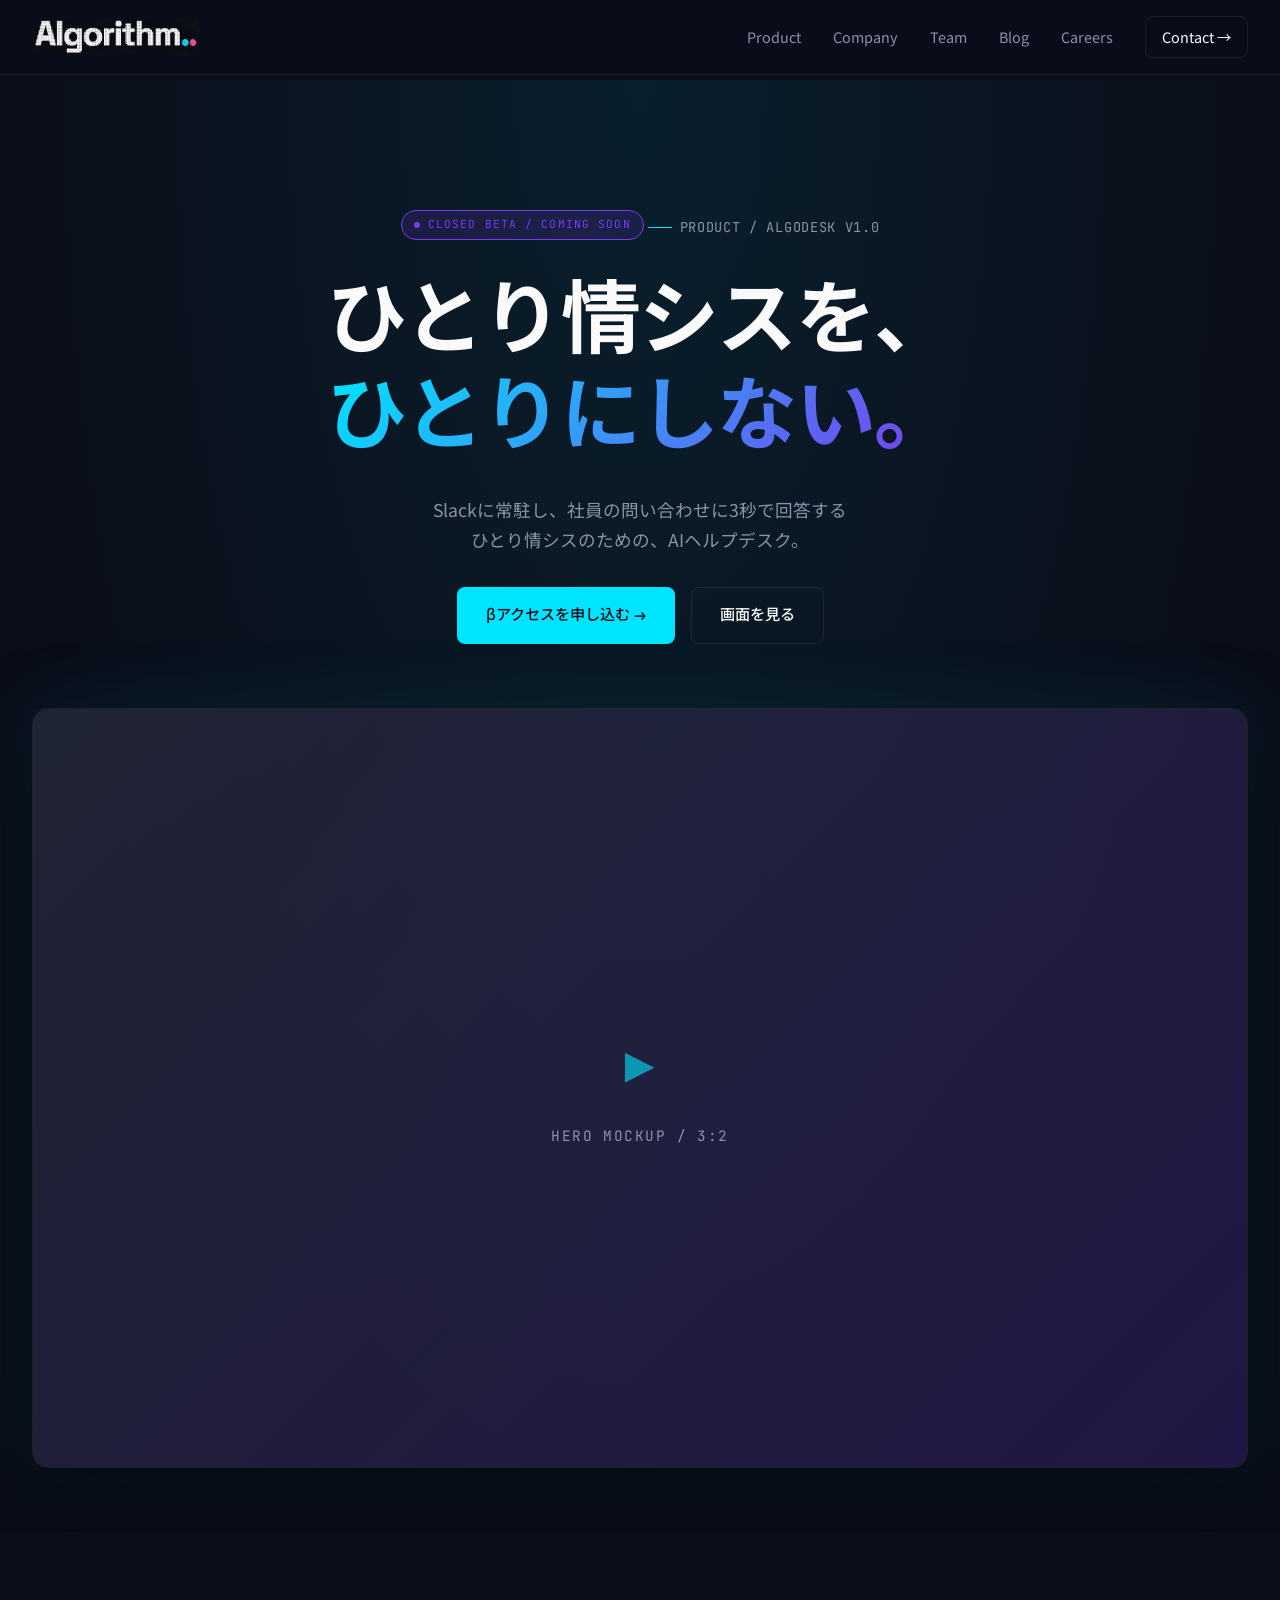
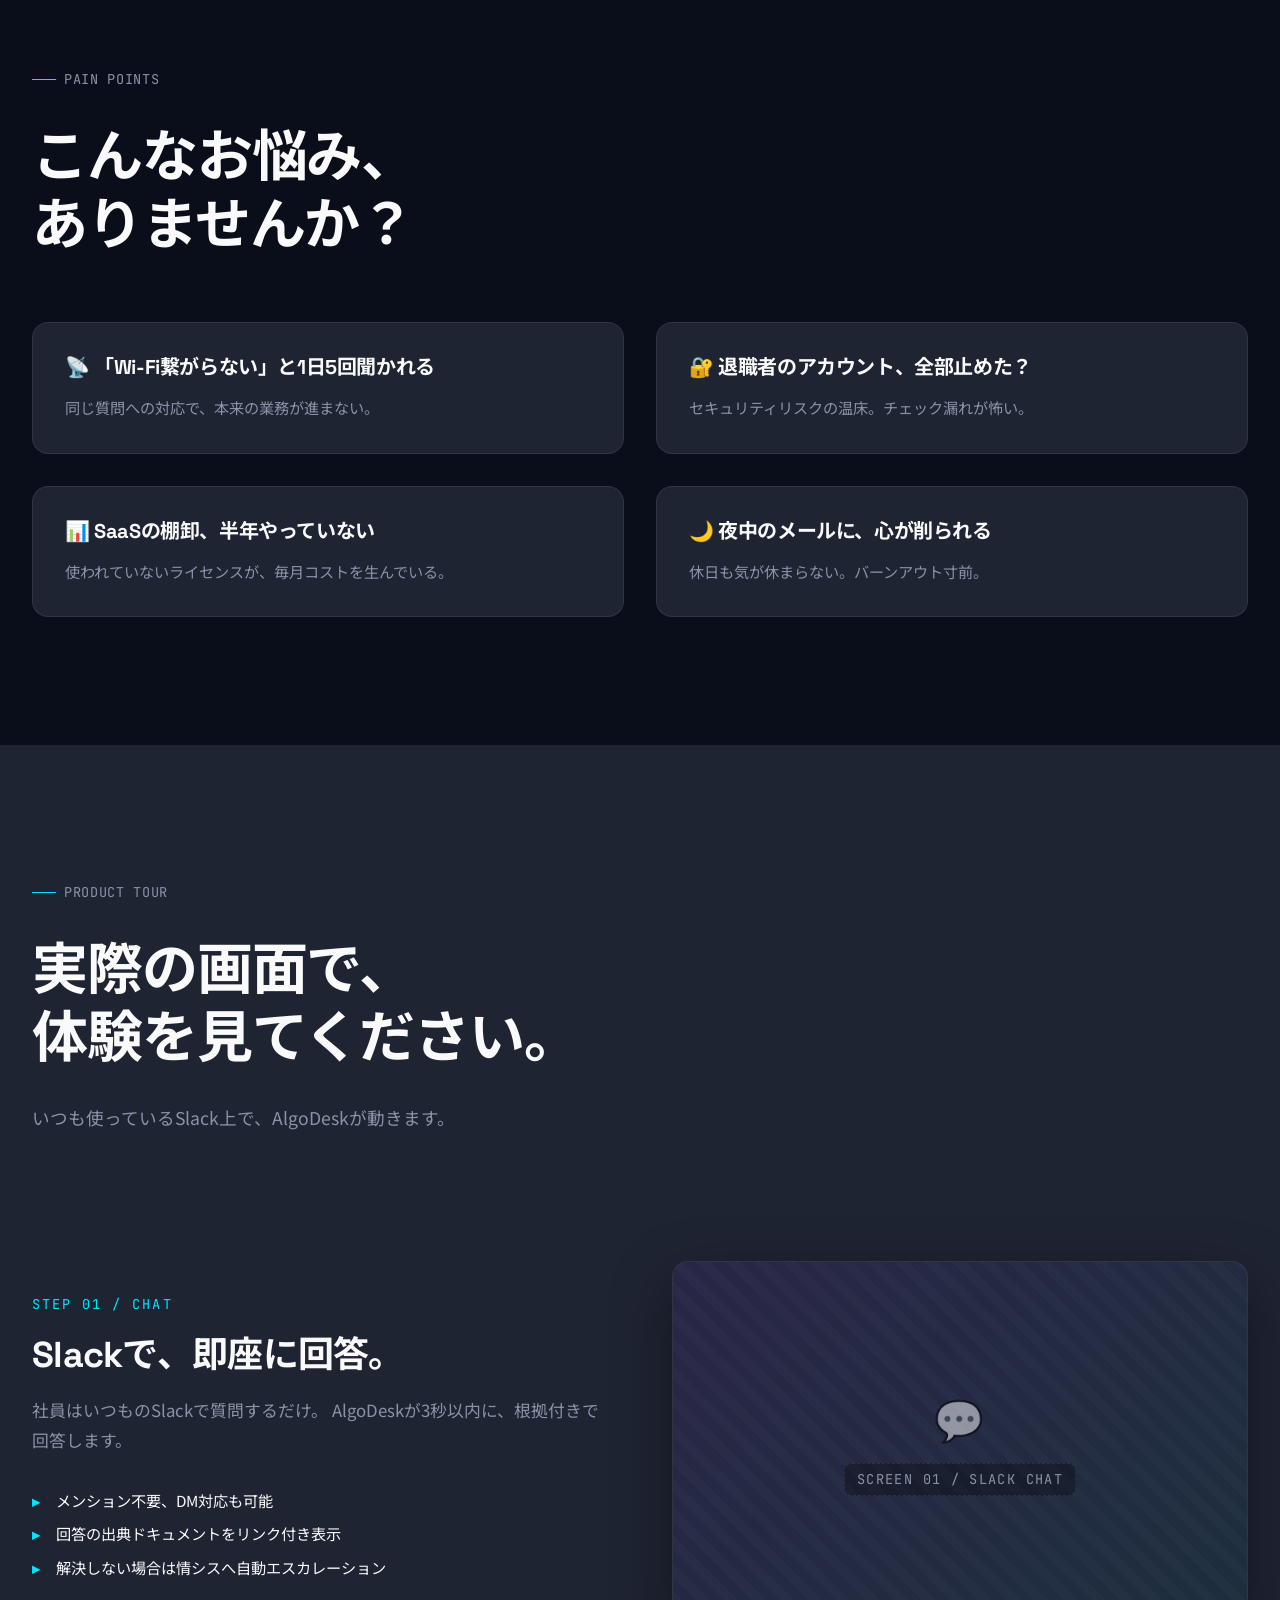
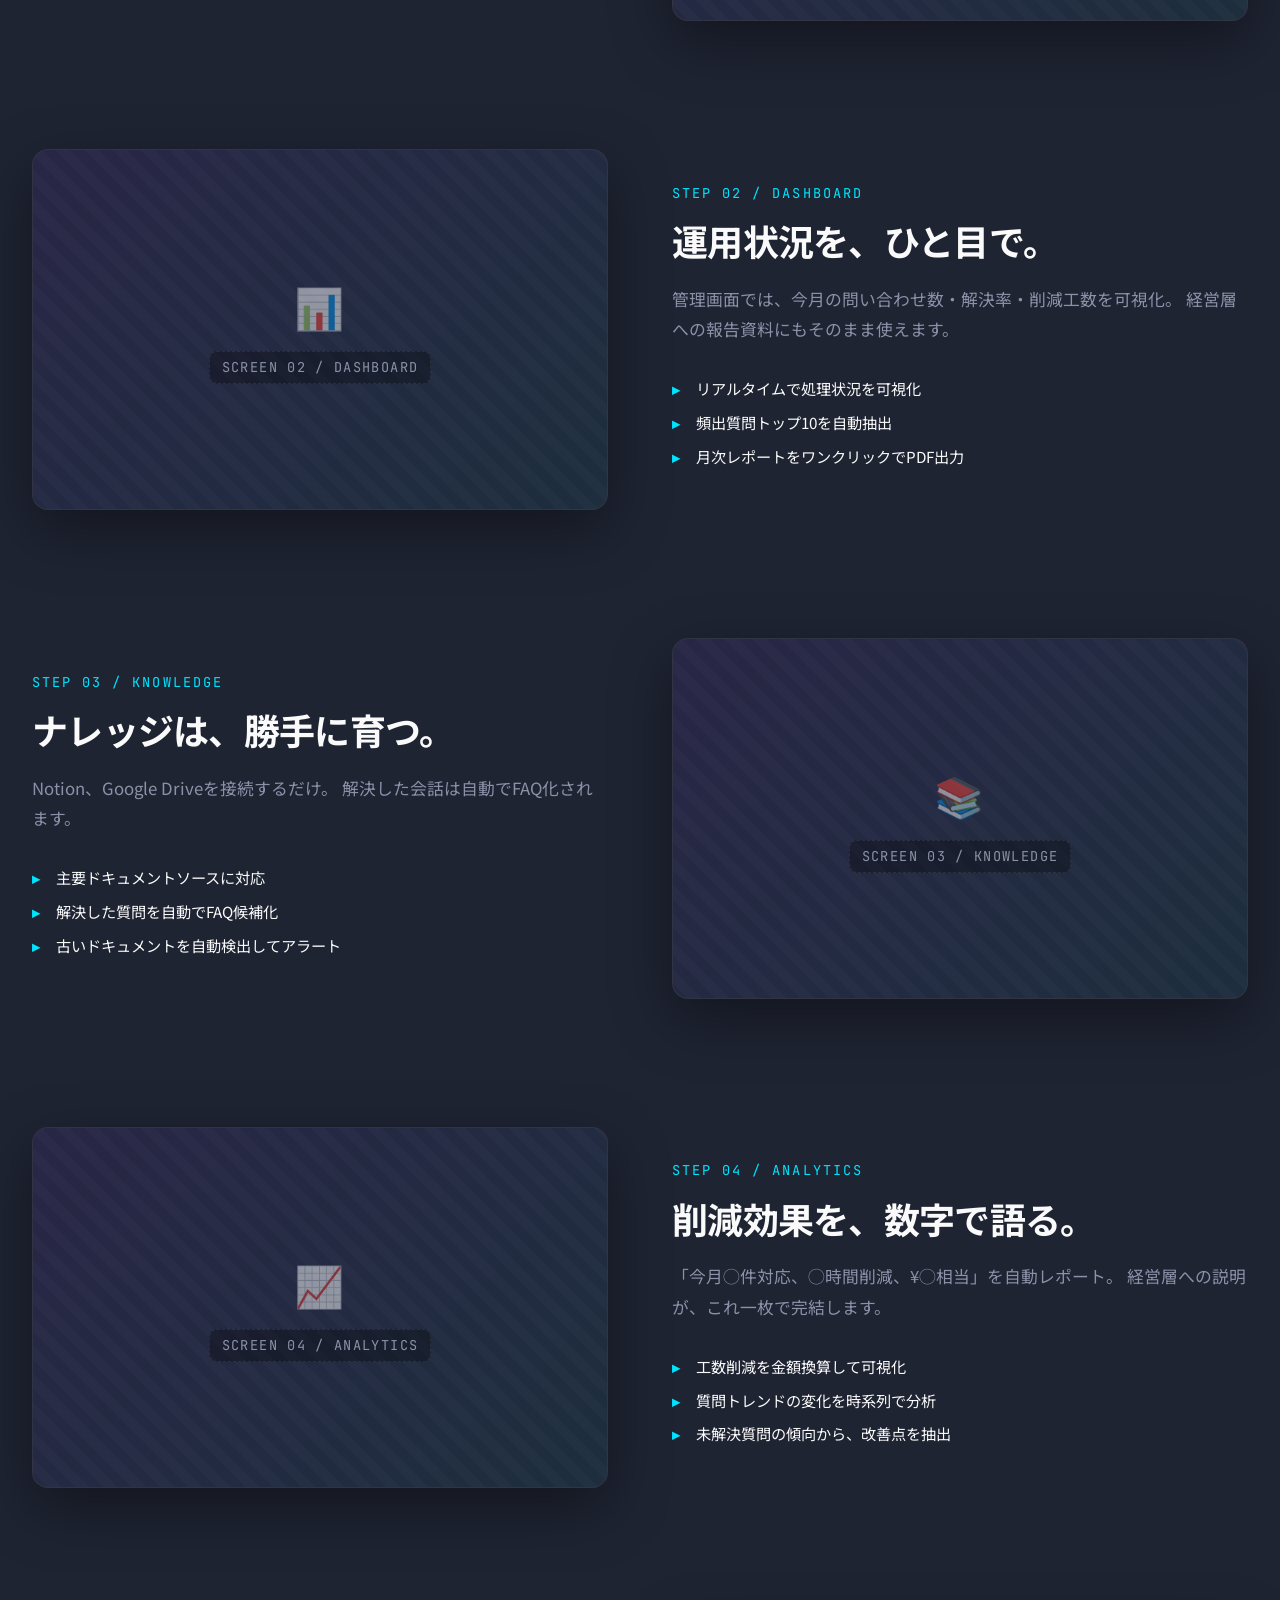
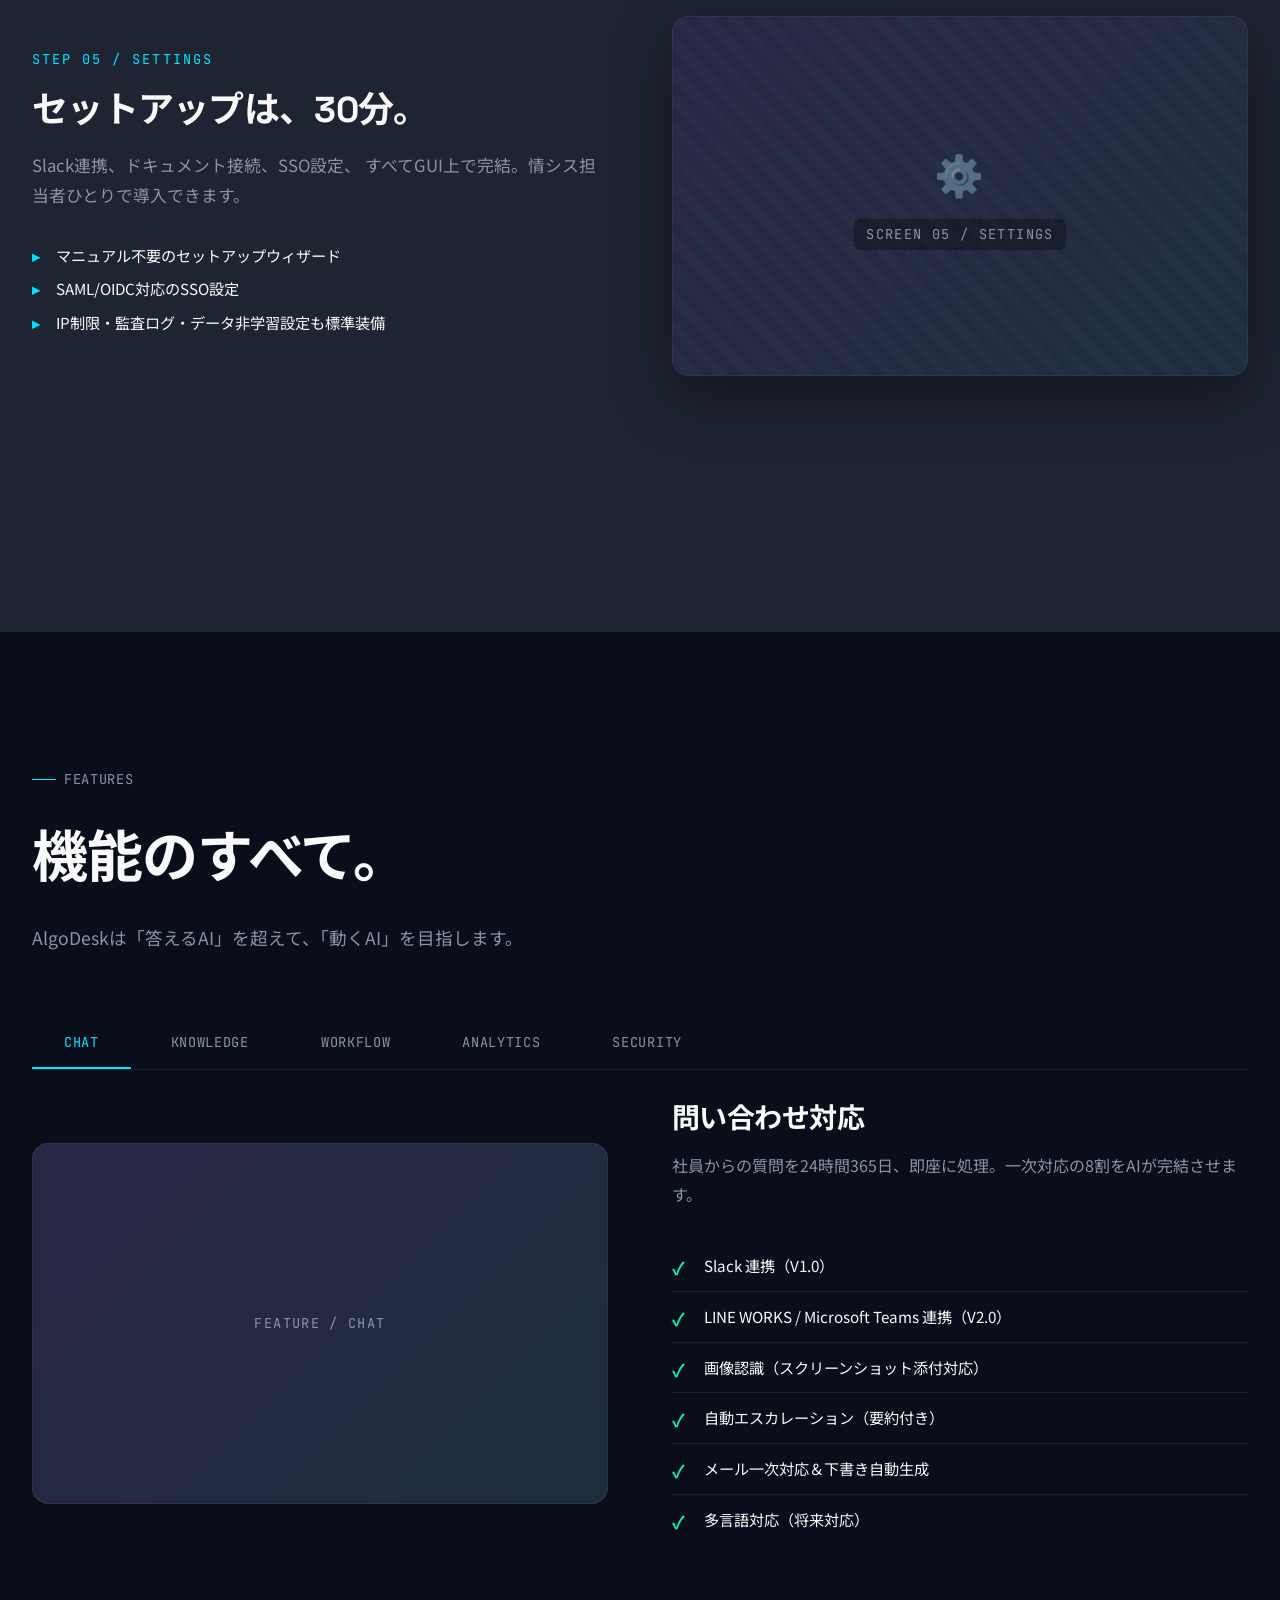
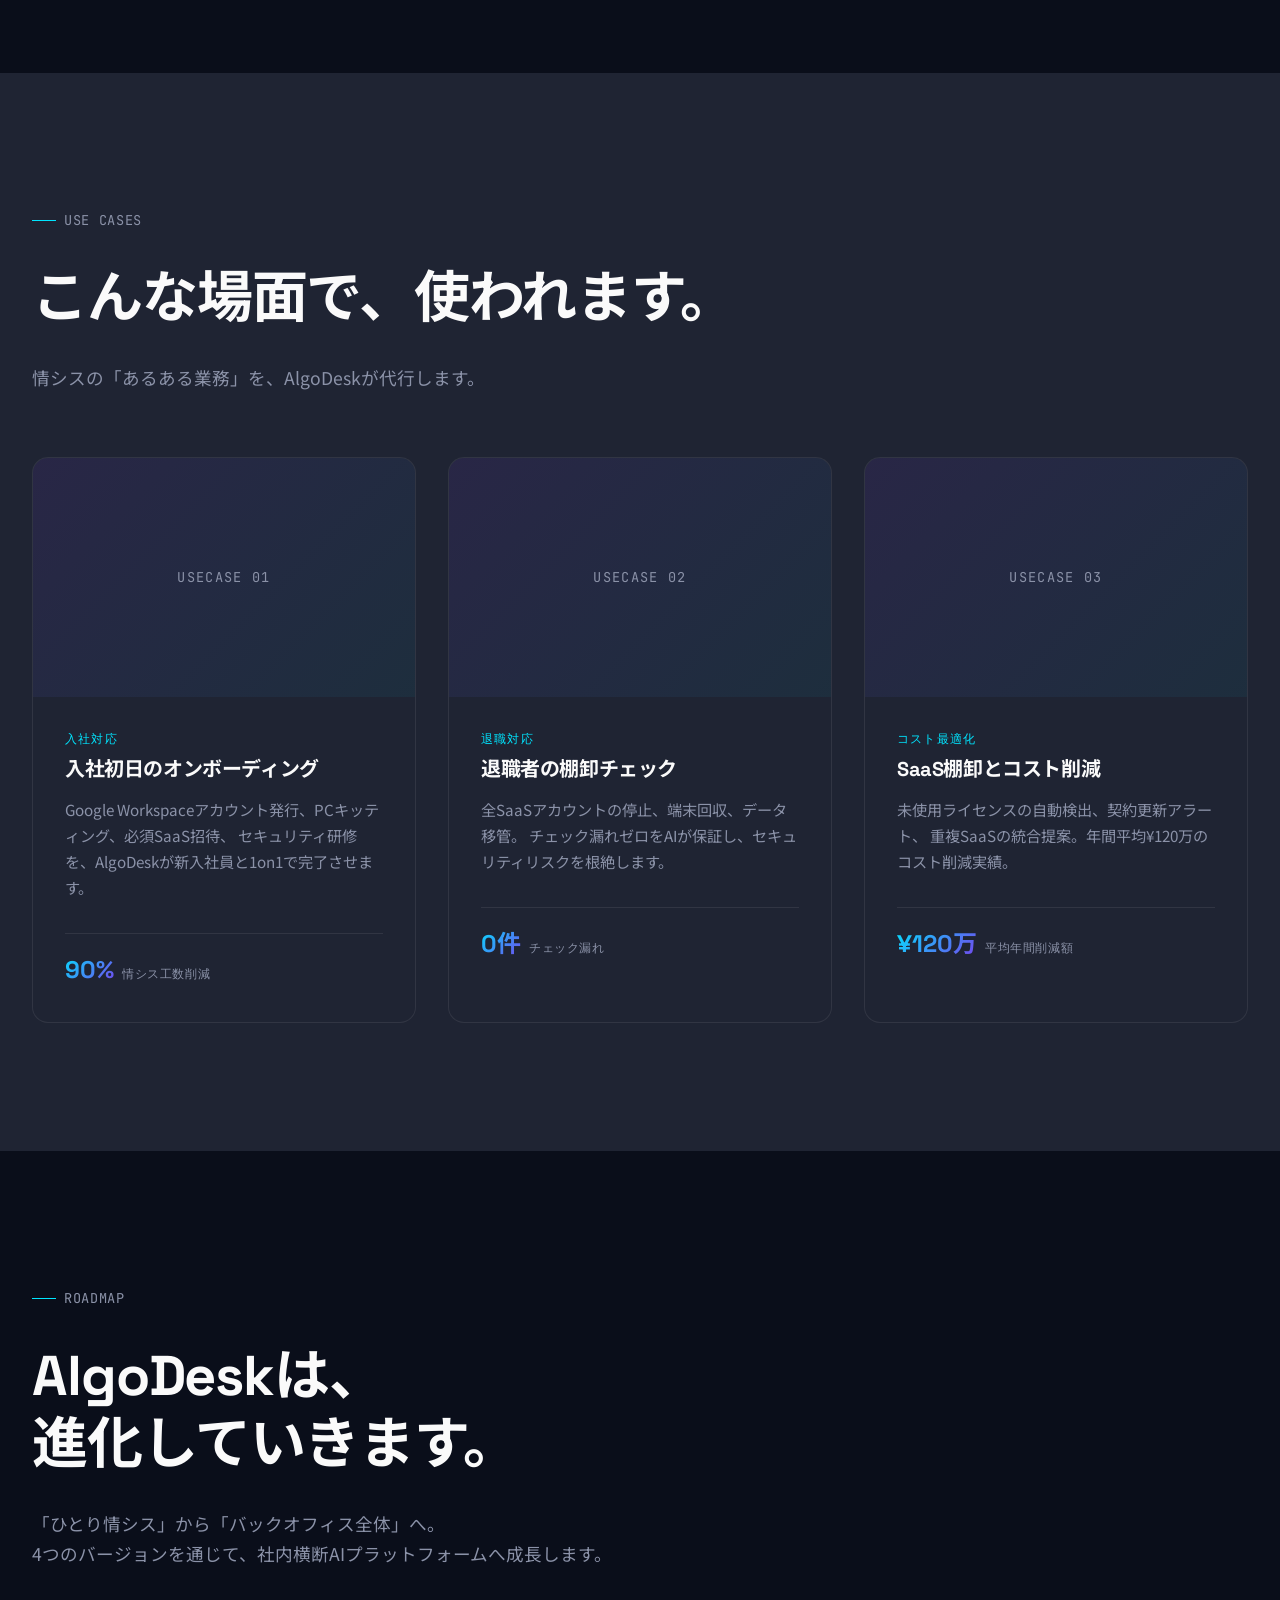
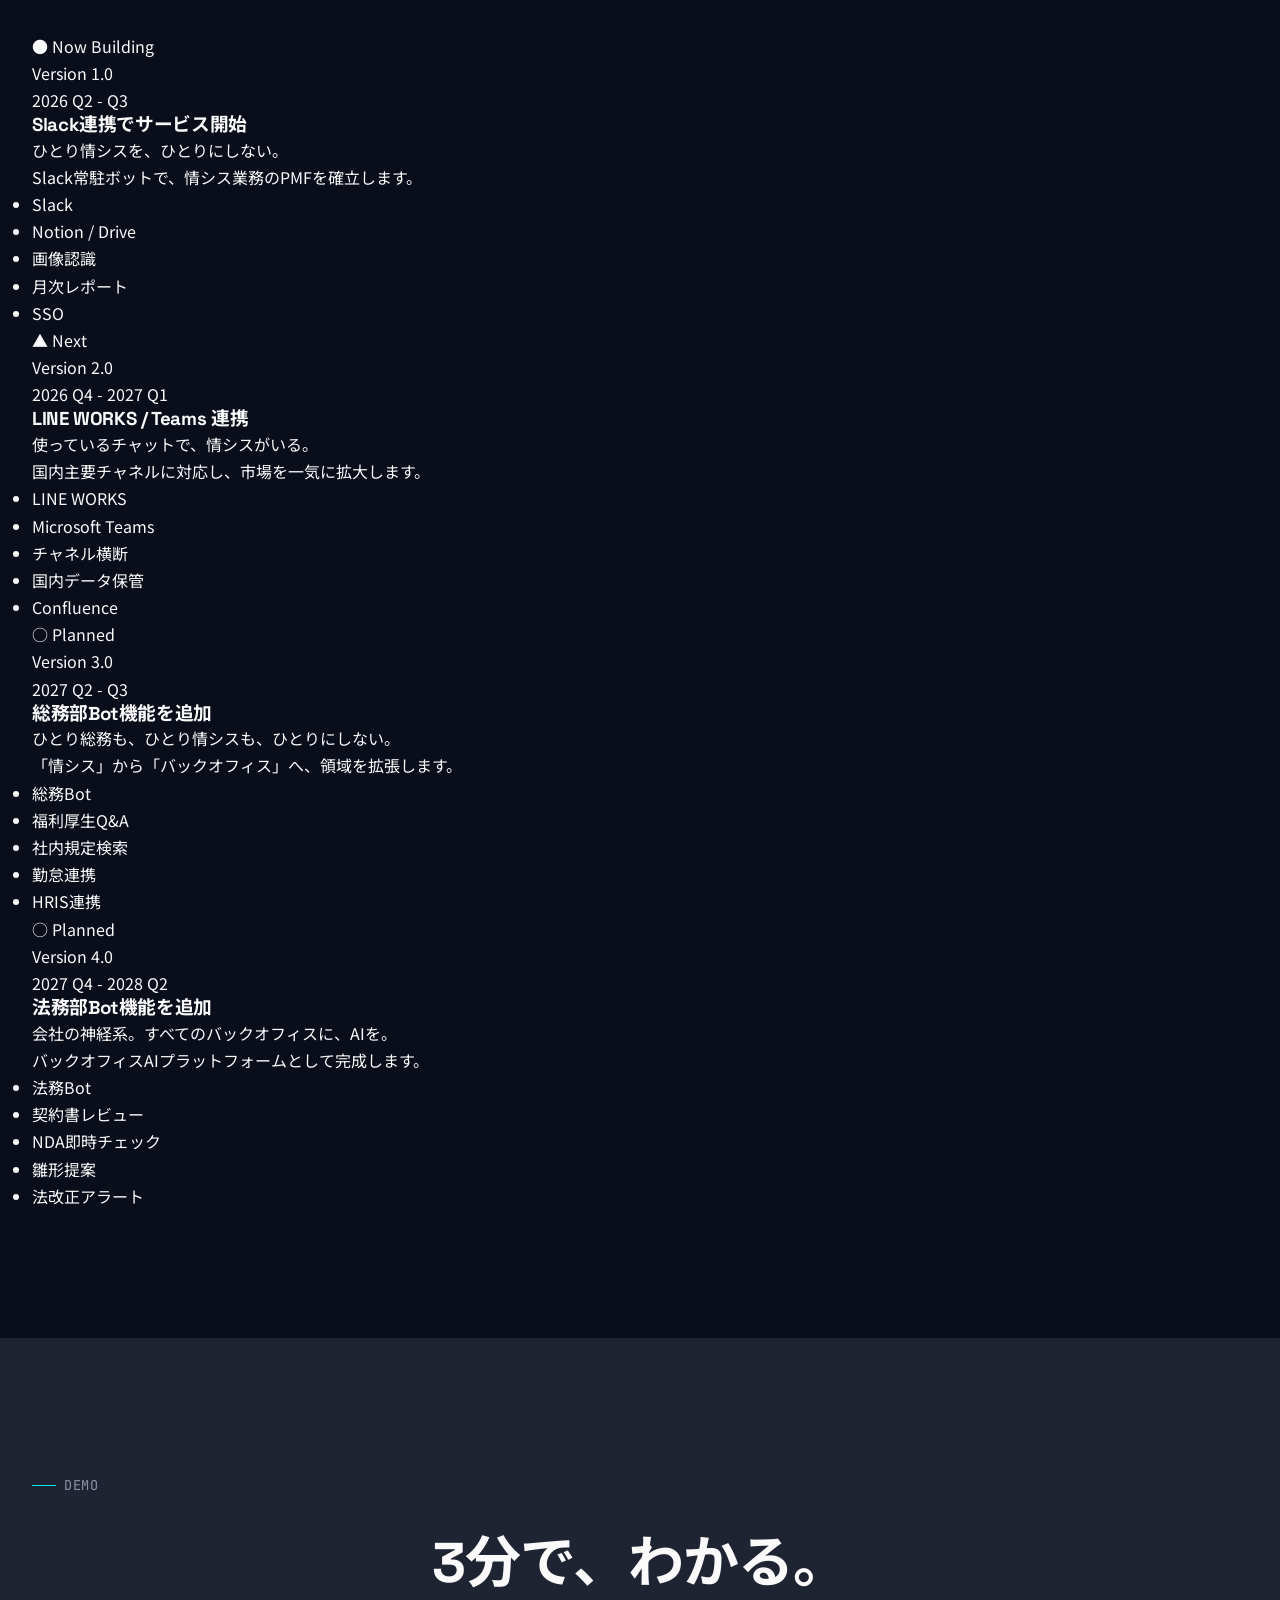
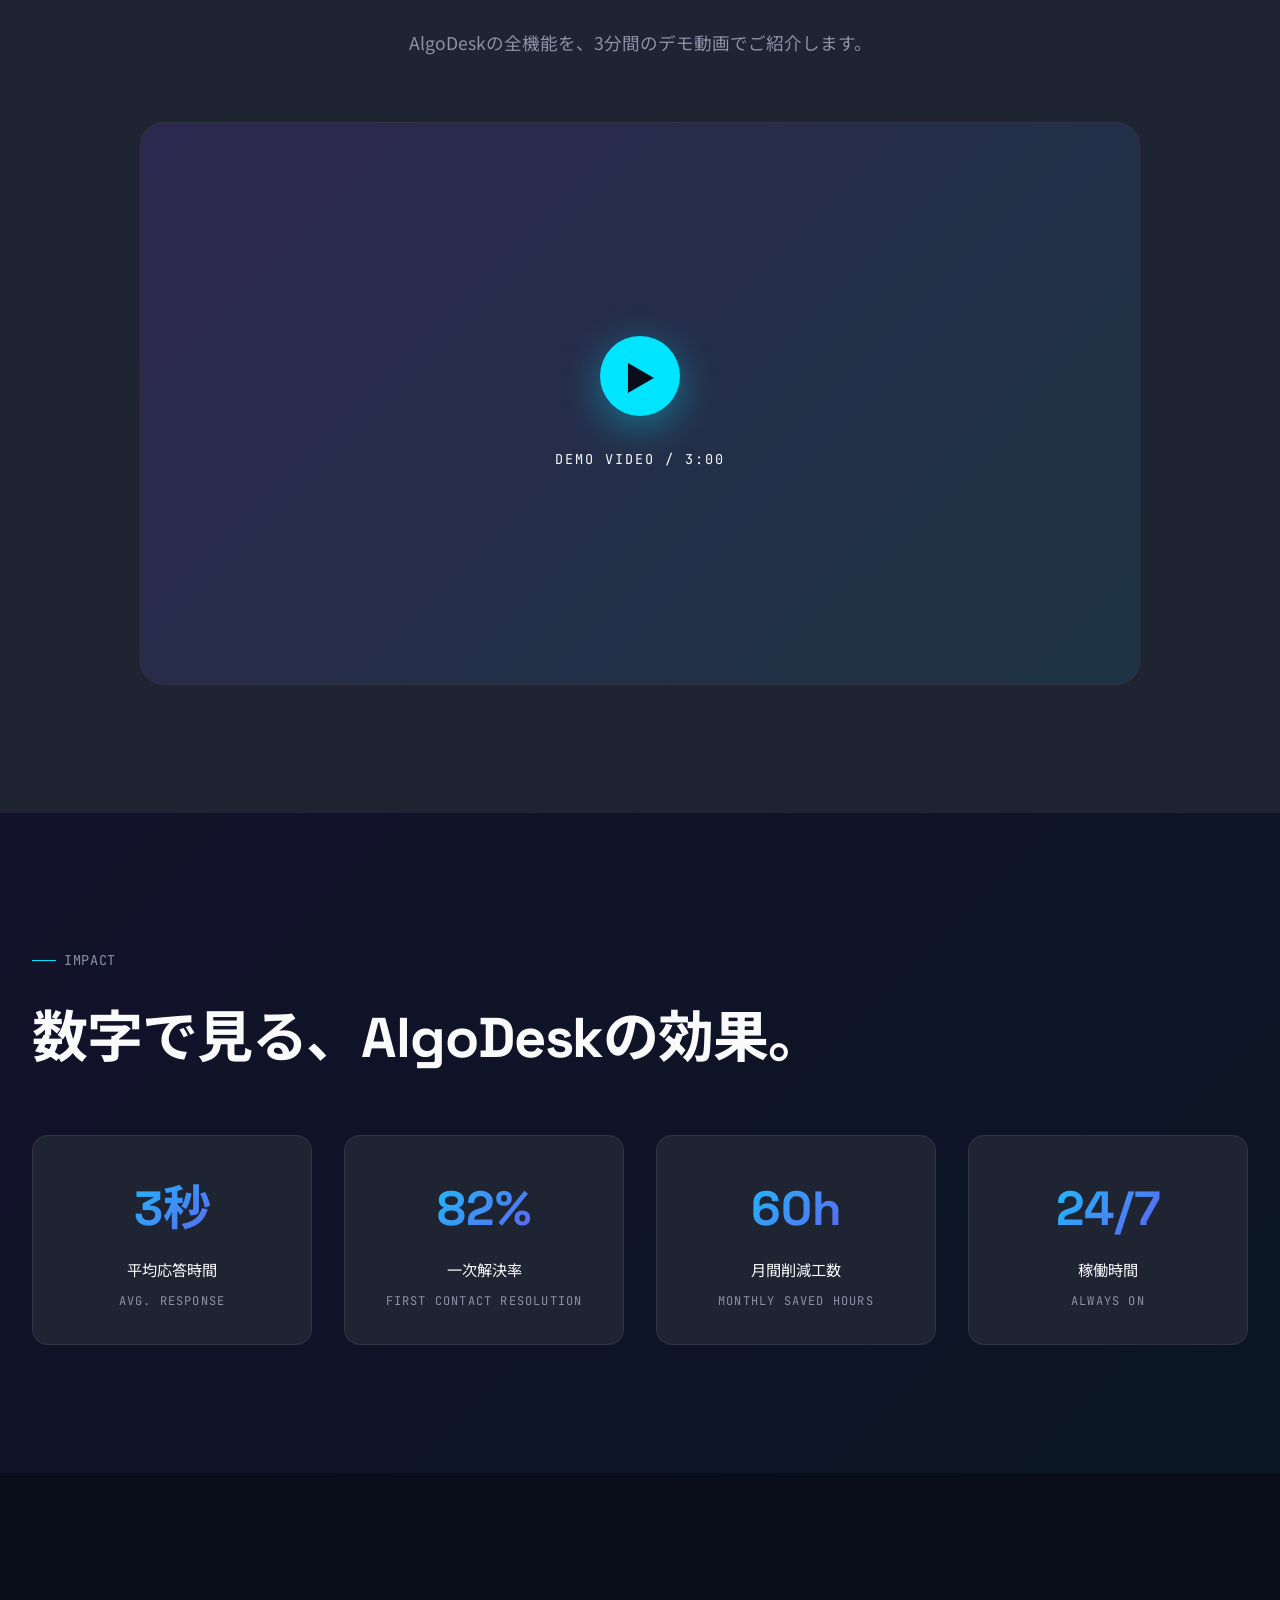
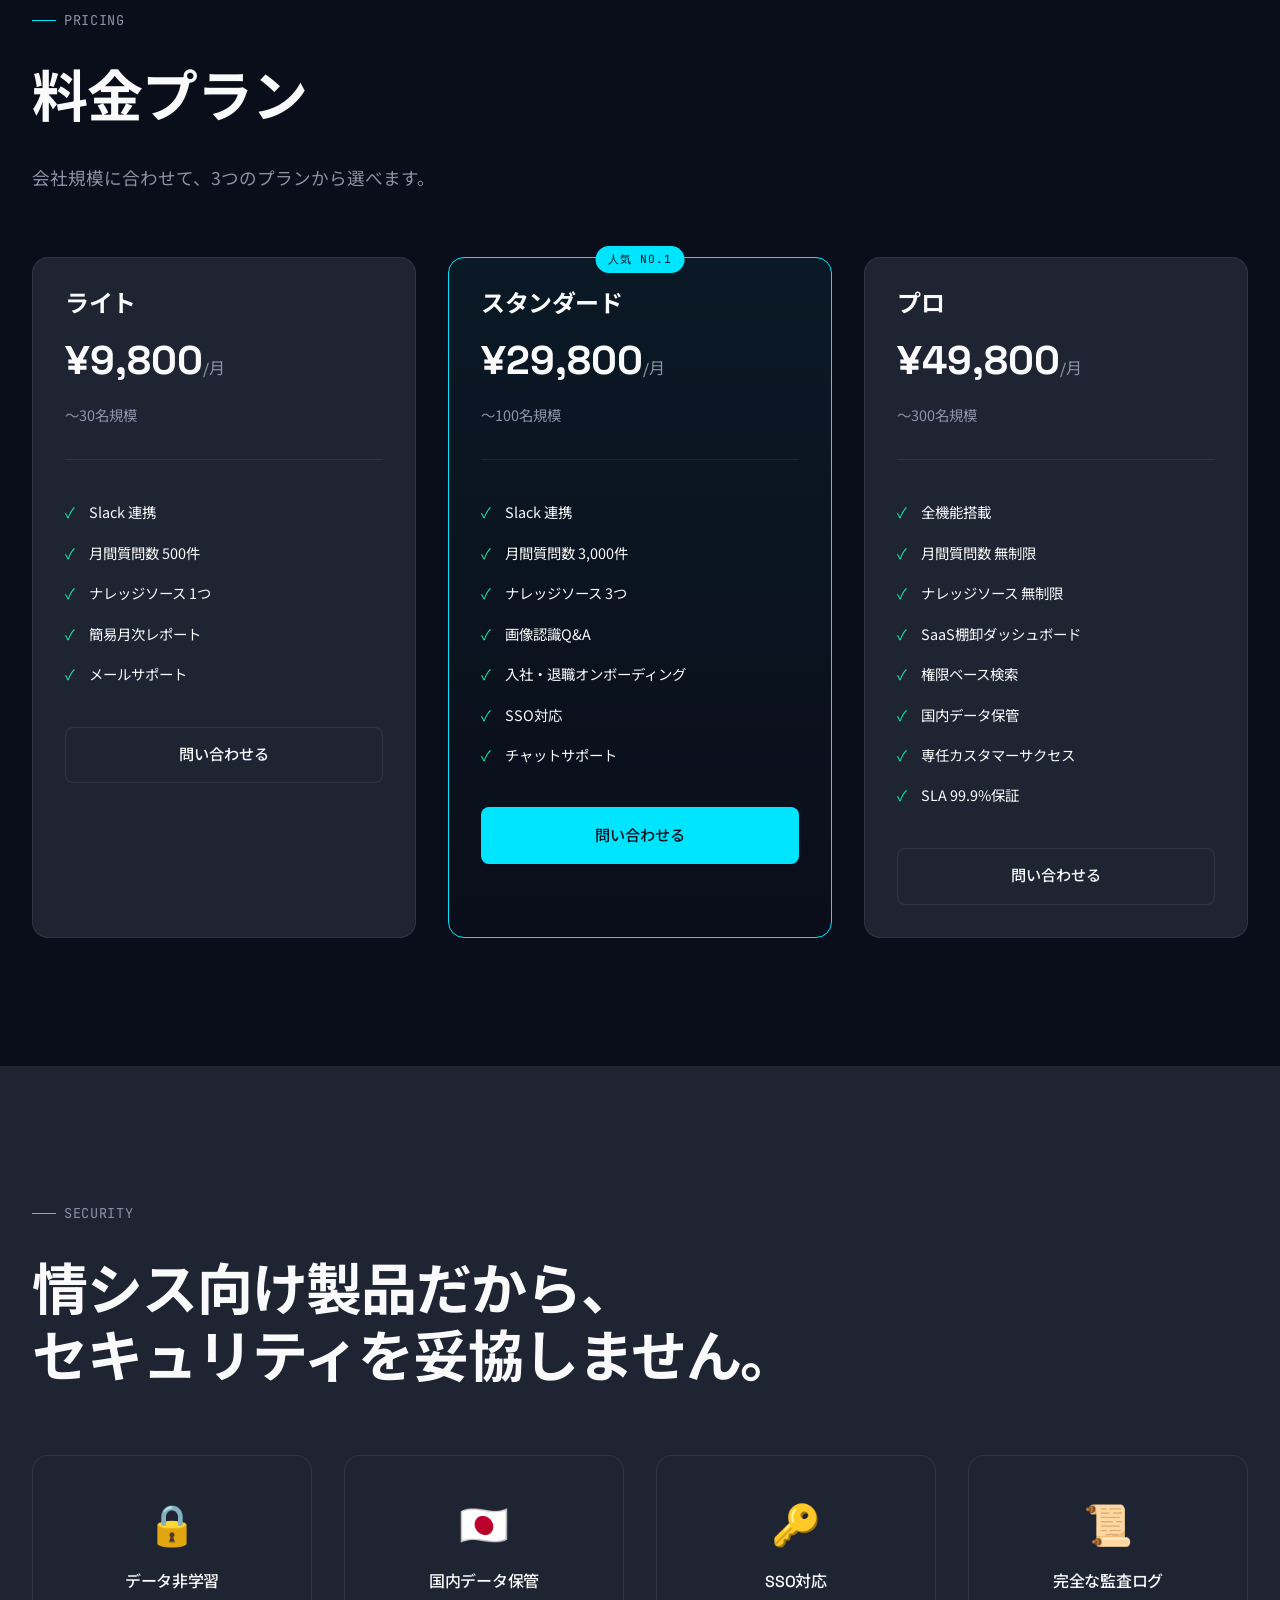
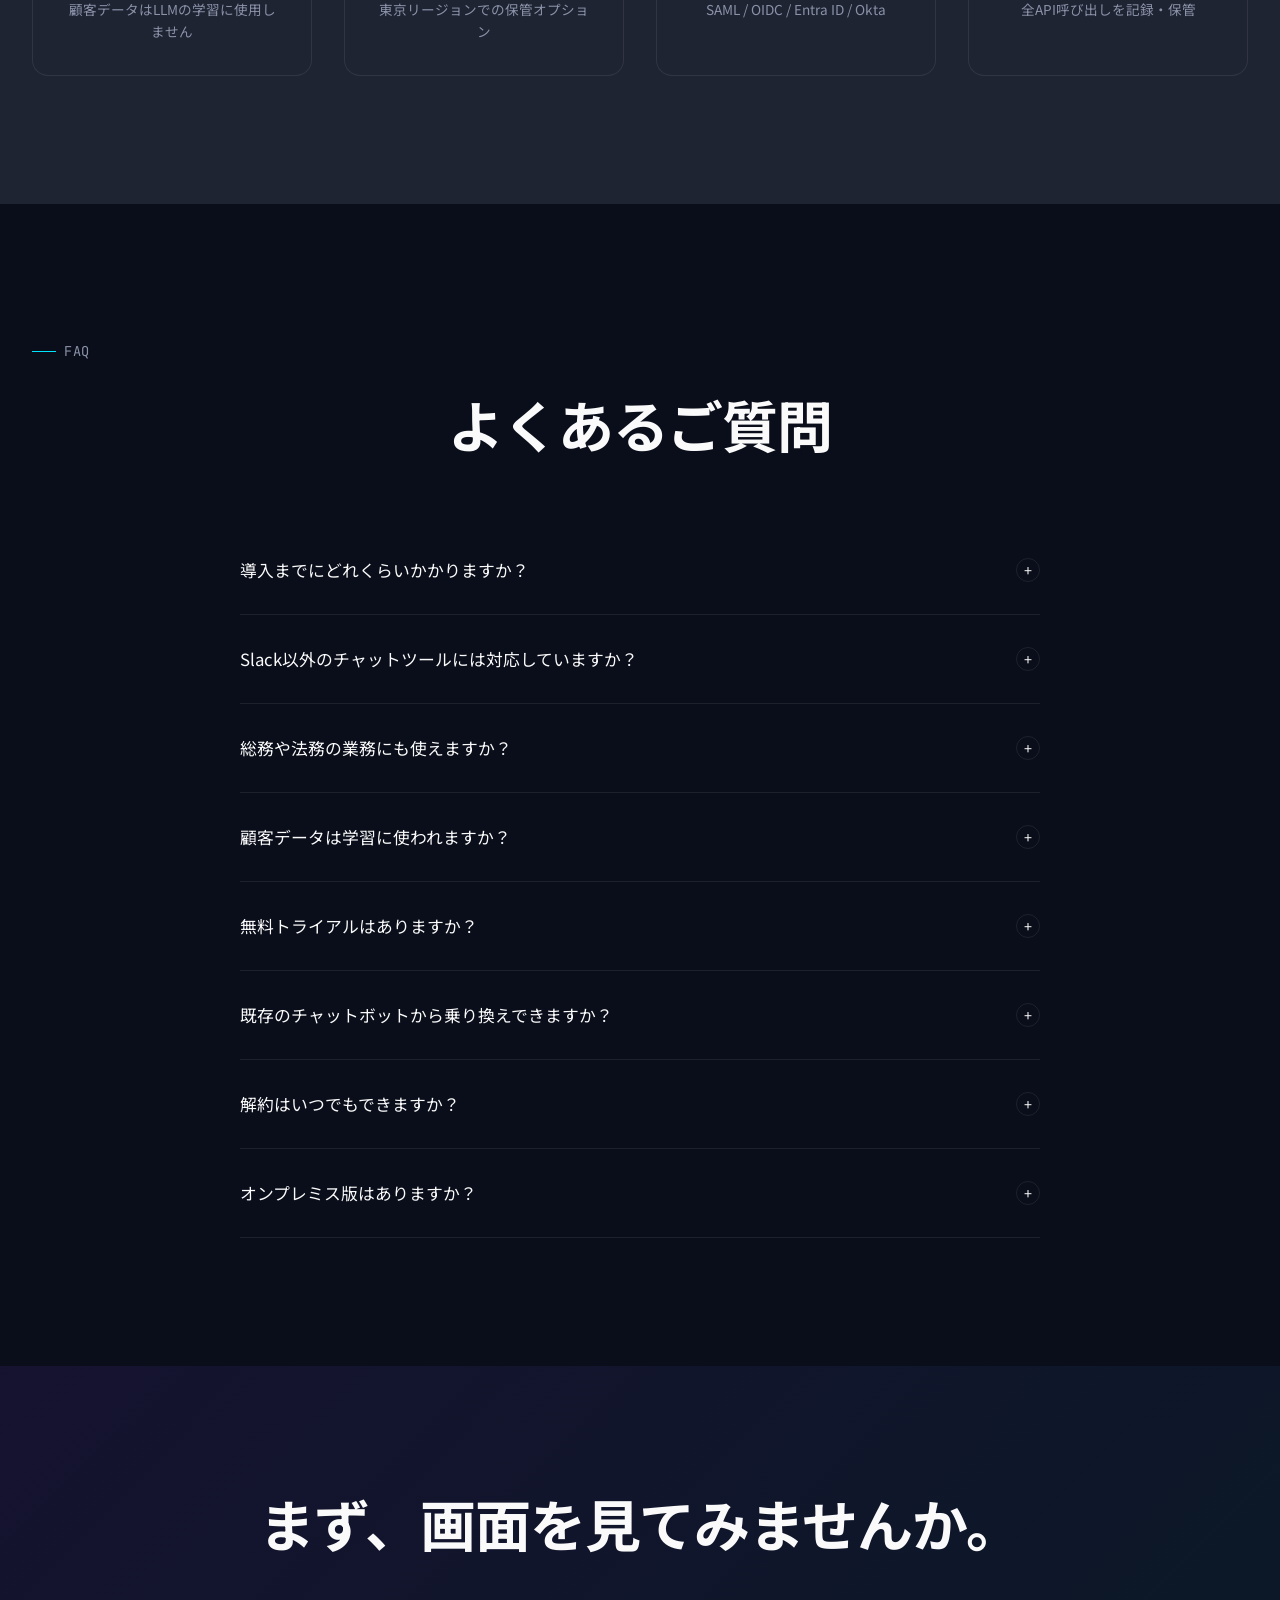
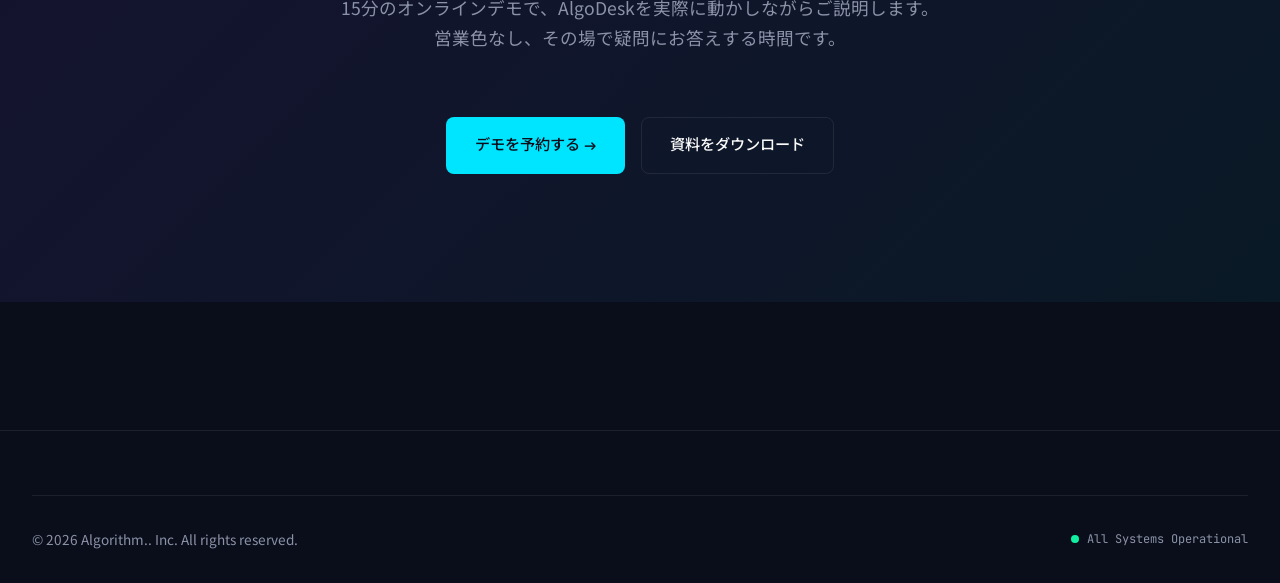
==== commit 3db4b5d9: "Update algodesk.html" ====
--- a/algodesk.html
+++ b/algodesk.html
@@ -1,3 +1,4 @@
+<!-- Output: html -->
 <!-- File: algodesk.html -->
 <!DOCTYPE html>
 <html lang="ja">
@@ -20,7 +21,7 @@
              onerror="this.style.display='none'; this.nextElementSibling.style.display='inline-flex';">
         <span class="logo__text" style="display: none;">Algorithm<span>..</span></span>
       </a>
-      <nav class="nav">
+      <nav class="nav" id="main-nav">
         <a href="algodesk.html">Product</a>
         <a href="company.html">Company</a>
         <a href="members.html">Team</a>
@@ -28,7 +29,7 @@
         <a href="careers.html">Careers</a>
         <a href="contact.html" class="nav__cta">Contact →</a>
       </nav>
-      <button class="menu-toggle" aria-label="Menu">☰</button>
+      <button class="menu-toggle" aria-label="メニューを開く" aria-expanded="false" aria-controls="main-nav">☰</button>
     </div>
   </header>
 
@@ -48,7 +49,7 @@
             <span class="text-gradient">ひとりにしない。</span>
           </h1>
           <p class="section__lead fade-in" style="margin: 0 auto var(--space-md);">
-            Slack/Teamsに常駐し、社員の問い合わせに3秒で回答する<br>
+            Slackに常駐し、社員の問い合わせに3秒で回答する<br>
             ひとり情シスのための、AIヘルプデスク。
           </p>
           <div class="hero__cta fade-in" style="justify-content: center; margin-top: var(--space-md);">
@@ -61,7 +62,7 @@
           <div class="product-hero__mockup-frame">
             <img src="assets/images/algodesk/hero-mockup.png"
                  alt="AlgoDesk メイン画面"
-                 onerror="this.style.display='none'; this.parentElement.innerHTML='<div class=\'product-hero__mockup-placeholder\'>HERO MOCKUP / 16:10</div>';">
+                 onerror="this.style.display='none'; this.parentElement.innerHTML='<div class=\'product-hero__mockup-placeholder\'>HERO MOCKUP / 3:2</div>';">
           </div>
         </div>
       </div>
@@ -103,7 +104,7 @@
         <p class="text-mono section-label">Product Tour</p>
         <h2 class="section__heading fade-in">実際の画面で、<br>体験を見てください。</h2>
         <p class="section__lead fade-in">
-          いつも使っているSlackやTeams上で、AlgoDeskが動きます。
+          いつも使っているSlack上で、AlgoDeskが動きます。
         </p>
 
         <div style="margin-top: var(--space-xl);">
@@ -158,11 +159,11 @@
               <p class="screen-tour__step">STEP 03 / Knowledge</p>
               <h3 class="screen-tour__title">ナレッジは、勝手に育つ。</h3>
               <p class="screen-tour__description">
-                Notion、Google Drive、Confluence、SharePointを接続するだけ。
+                Notion、Google Driveを接続するだけ。
                 解決した会話は自動でFAQ化されます。
               </p>
               <ul class="screen-tour__highlights">
-                <li>5種類のドキュメントソースに対応</li>
+                <li>主要ドキュメントソースに対応</li>
                 <li>解決した質問を自動でFAQ候補化</li>
                 <li>古いドキュメントを自動検出してアラート</li>
               </ul>
@@ -202,7 +203,7 @@
               <p class="screen-tour__step">STEP 05 / Settings</p>
               <h3 class="screen-tour__title">セットアップは、30分。</h3>
               <p class="screen-tour__description">
-                Slack/Teams連携、ドキュメント接続、SSO設定、
+                Slack連携、ドキュメント接続、SSO設定、
                 すべてGUI上で完結。情シス担当者ひとりで導入できます。
               </p>
               <ul class="screen-tour__highlights">
@@ -253,12 +254,12 @@
               <h3>問い合わせ対応</h3>
               <p>社員からの質問を24時間365日、即座に処理。一次対応の8割をAIが完結させます。</p>
               <ul class="feature-tabs__feature-list">
-                <li>Slack / Microsoft Teams 連携</li>
+                <li>Slack 連携（V1.0）</li>
+                <li>LINE WORKS / Microsoft Teams 連携（V2.0）</li>
+                <li>画像認識（スクリーンショット添付対応）</li>
+                <li>自動エスカレーション（要約付き）</li>
                 <li>メール一次対応＆下書き自動生成</li>
-                <li>Webチャットウィジェット（社内ポータル埋め込み）</li>
-                <li>画像認識（スクリーンショット添付対応）</li>
-                <li>日英中韓越 5言語対応</li>
-                <li>自動エスカレーション（要約付き）</li>
+                <li>多言語対応（将来対応）</li>
               </ul>
             </div>
           </div>
@@ -274,7 +275,8 @@
               <h3>ナレッジ管理</h3>
               <p>散在する社内ドキュメントを横断検索し、出典付きで回答します。</p>
               <ul class="feature-tabs__feature-list">
-                <li>Notion / Google Drive / Confluence / SharePoint 連携</li>
+                <li>Notion / Google Drive 連携（V1.0）</li>
+                <li>Confluence / SharePoint 連携（V2.0）</li>
                 <li>解決した会話を自動でFAQ化</li>
                 <li>回答の根拠ドキュメントをリンク表示</li>
                 <li>古いドキュメントの自動検出＆アラート</li>
@@ -423,9 +425,120 @@
     </section>
 
     <!-- ============================================
-         06. Demo Video
-    ============================================ -->
-    <section class="section">
+         06. Roadmap (新規追加)
+    ============================================ -->
+    <section class="section" id="roadmap">
+      <div class="container">
+        <p class="text-mono section-label">Roadmap</p>
+        <h2 class="section__heading fade-in">AlgoDeskは、<br>進化していきます。</h2>
+        <p class="section__lead fade-in">
+          「ひとり情シス」から「バックオフィス全体」へ。<br>
+          4つのバージョンを通じて、社内横断AIプラットフォームへ成長します。
+        </p>
+
+        <div class="roadmap fade-in">
+          <div class="roadmap__timeline"></div>
+
+          <!-- V1.0 -->
+          <div class="roadmap__item roadmap__item--current">
+            <div class="roadmap__card">
+              <span class="roadmap__status roadmap__status--current">● Now Building</span>
+              <p class="roadmap__version">Version 1.0</p>
+              <p class="roadmap__period">2026 Q2 - Q3</p>
+              <h3 class="roadmap__title">Slack連携でサービス開始</h3>
+              <p class="roadmap__tagline">
+                ひとり情シスを、ひとりにしない。<br>
+                Slack常駐ボットで、情シス業務のPMFを確立します。
+              </p>
+              <ul class="roadmap__features">
+                <li class="roadmap__feature-tag">Slack</li>
+                <li class="roadmap__feature-tag">Notion / Drive</li>
+                <li class="roadmap__feature-tag">画像認識</li>
+                <li class="roadmap__feature-tag">月次レポート</li>
+                <li class="roadmap__feature-tag">SSO</li>
+              </ul>
+            </div>
+            <div class="roadmap__node"></div>
+            <div class="roadmap__spacer"></div>
+          </div>
+
+          <!-- V2.0 -->
+          <div class="roadmap__item roadmap__item--future">
+            <div class="roadmap__spacer"></div>
+            <div class="roadmap__node"></div>
+            <div class="roadmap__card">
+              <span class="roadmap__status roadmap__status--next">▲ Next</span>
+              <p class="roadmap__version">Version 2.0</p>
+              <p class="roadmap__period">2026 Q4 - 2027 Q1</p>
+              <h3 class="roadmap__title">LINE WORKS / Teams 連携</h3>
+              <p class="roadmap__tagline">
+                使っているチャットで、情シスがいる。<br>
+                国内主要チャネルに対応し、市場を一気に拡大します。
+              </p>
+              <ul class="roadmap__features">
+                <li class="roadmap__feature-tag">LINE WORKS</li>
+                <li class="roadmap__feature-tag">Microsoft Teams</li>
+                <li class="roadmap__feature-tag">チャネル横断</li>
+                <li class="roadmap__feature-tag">国内データ保管</li>
+                <li class="roadmap__feature-tag">Confluence</li>
+              </ul>
+            </div>
+          </div>
+
+          <!-- V3.0 -->
+          <div class="roadmap__item roadmap__item--future">
+            <div class="roadmap__card">
+              <span class="roadmap__status roadmap__status--future">○ Planned</span>
+              <p class="roadmap__version">Version 3.0</p>
+              <p class="roadmap__period">2027 Q2 - Q3</p>
+              <h3 class="roadmap__title">総務部Bot機能を追加</h3>
+              <p class="roadmap__tagline">
+                ひとり総務も、ひとり情シスも、ひとりにしない。<br>
+                「情シス」から「バックオフィス」へ、領域を拡張します。
+              </p>
+              <ul class="roadmap__features">
+                <li class="roadmap__feature-tag">総務Bot</li>
+                <li class="roadmap__feature-tag">福利厚生Q&A</li>
+                <li class="roadmap__feature-tag">社内規定検索</li>
+                <li class="roadmap__feature-tag">勤怠連携</li>
+                <li class="roadmap__feature-tag">HRIS連携</li>
+              </ul>
+            </div>
+            <div class="roadmap__node"></div>
+            <div class="roadmap__spacer"></div>
+          </div>
+
+          <!-- V4.0 -->
+          <div class="roadmap__item roadmap__item--future">
+            <div class="roadmap__spacer"></div>
+            <div class="roadmap__node"></div>
+            <div class="roadmap__card">
+              <span class="roadmap__status roadmap__status--future">○ Planned</span>
+              <p class="roadmap__version">Version 4.0</p>
+              <p class="roadmap__period">2027 Q4 - 2028 Q2</p>
+              <h3 class="roadmap__title">法務部Bot機能を追加</h3>
+              <p class="roadmap__tagline">
+                会社の神経系。すべてのバックオフィスに、AIを。<br>
+                バックオフィスAIプラットフォームとして完成します。
+              </p>
+              <ul class="roadmap__features">
+                <li class="roadmap__feature-tag">法務Bot</li>
+                <li class="roadmap__feature-tag">契約書レビュー</li>
+                <li class="roadmap__feature-tag">NDA即時チェック</li>
+                <li class="roadmap__feature-tag">雛形提案</li>
+                <li class="roadmap__feature-tag">法改正アラート</li>
+              </ul>
+            </div>
+          </div>
+
+        </div>
+      </div>
+    </section>
+
+    <!-- ============================================
+         07. Demo Video
+    ============================================ -->
+    <section class="section" style="background: var(--color-bg-alt);">
       <div class="container">
         <p class="text-mono section-label">Demo</p>
         <h2 class="section__heading fade-in" style="text-align: center;">3分で、わかる。</h2>
@@ -443,7 +556,7 @@
     </section>
 
     <!-- ============================================
-         07. Impact Stats
+         08. Impact Stats
     ============================================ -->
     <section class="section" style="background: linear-gradient(135deg, rgba(124, 58, 237, 0.08), rgba(0, 229, 255, 0.04));">
       <div class="container">
@@ -476,7 +589,7 @@
     </section>
 
     <!-- ============================================
-         08. Pricing
+         09. Pricing
     ============================================ -->
     <section class="section" id="pricing">
       <div class="container">
@@ -492,7 +605,7 @@
             <p class="pricing-card__price">¥9,800<span>/月</span></p>
             <p class="pricing-card__target">〜30名規模</p>
             <ul class="pricing-card__features">
-              <li>Slack または Teams 連携</li>
+              <li>Slack 連携</li>
               <li>月間質問数 500件</li>
               <li>ナレッジソース 1つ</li>
               <li>簡易月次レポート</li>
@@ -507,10 +620,9 @@
             <p class="pricing-card__price">¥29,800<span>/月</span></p>
             <p class="pricing-card__target">〜100名規模</p>
             <ul class="pricing-card__features">
-              <li>Slack ＋ Teams 両方連携</li>
+              <li>Slack 連携</li>
               <li>月間質問数 3,000件</li>
               <li>ナレッジソース 3つ</li>
-              <li>メール・Webチャット対応</li>
               <li>画像認識Q&A</li>
               <li>入社・退職オンボーディング</li>
               <li>SSO対応</li>
@@ -527,7 +639,6 @@
               <li>全機能搭載</li>
               <li>月間質問数 無制限</li>
               <li>ナレッジソース 無制限</li>
-              <li>多言語対応（5言語）</li>
               <li>SaaS棚卸ダッシュボード</li>
               <li>権限ベース検索</li>
               <li>国内データ保管</li>
@@ -541,7 +652,7 @@
     </section>
 
     <!-- ============================================
-         09. Security
+         10. Security
     ============================================ -->
     <section class="section" style="background: var(--color-bg-alt);">
       <div class="container">
@@ -574,7 +685,7 @@
     </section>
 
     <!-- ============================================
-         10. FAQ
+         11. FAQ
     ============================================ -->
     <section class="section">
       <div class="container">
@@ -590,7 +701,31 @@
             </button>
             <div class="faq__answer">
               <div class="faq__answer-content">
-                最短30分で稼働開始できます。SlackまたはTeamsと、Notion等のドキュメントソースを連携いただくだけで利用開始可能です。SSOやIP制限などの追加設定をされる場合でも、当日中に運用開始できる設計になっています。
+                最短30分で稼働開始できます。SlackとNotion等のドキュメントソースを連携いただくだけで利用開始可能です。SSOやIP制限などの追加設定をされる場合でも、当日中に運用開始できる設計になっています。
+              </div>
+            </div>
+          </div>
+
+          <div class="faq__item">
+            <button class="faq__question">
+              <span>Slack以外のチャットツールには対応していますか？</span>
+              <span class="faq__icon">+</span>
+            </button>
+            <div class="faq__answer">
+              <div class="faq__answer-content">
+                V1.0ではSlackのみ対応しています。V2.0（2026年Q4〜2027年Q1）にて、LINE WORKSおよびMicrosoft Teamsへの対応を予定しています。ご利用予定のツールがある場合は、お問い合わせフォームよりご連絡ください。優先度の判断材料にさせていただきます。
+              </div>
+            </div>
+          </div>
+
+          <div class="faq__item">
+            <button class="faq__question">
+              <span>総務や法務の業務にも使えますか？</span>
+              <span class="faq__icon">+</span>
+            </button>
+            <div class="faq__answer">
+              <div class="faq__answer-content">
+                V3.0（2027年Q2〜Q3）で総務部門向けBot機能を、V4.0（2027年Q4〜2028年Q2）で法務部門向けBot機能を追加予定です。社内規定検索、契約書レビュー、NDAチェックなど、バックオフィス全体をカバーする横断AIプラットフォームへ進化します。
               </div>
             </div>
           </div>
@@ -660,7 +795,7 @@
     </section>
 
     <!-- ============================================
-         11. Final CTA
+         12. Final CTA
     ============================================ -->
     <section class="section" style="background: linear-gradient(135deg, rgba(124, 58, 237, 0.1), rgba(0, 229, 255, 0.05));">
       <div class="container" style="text-align: center;">
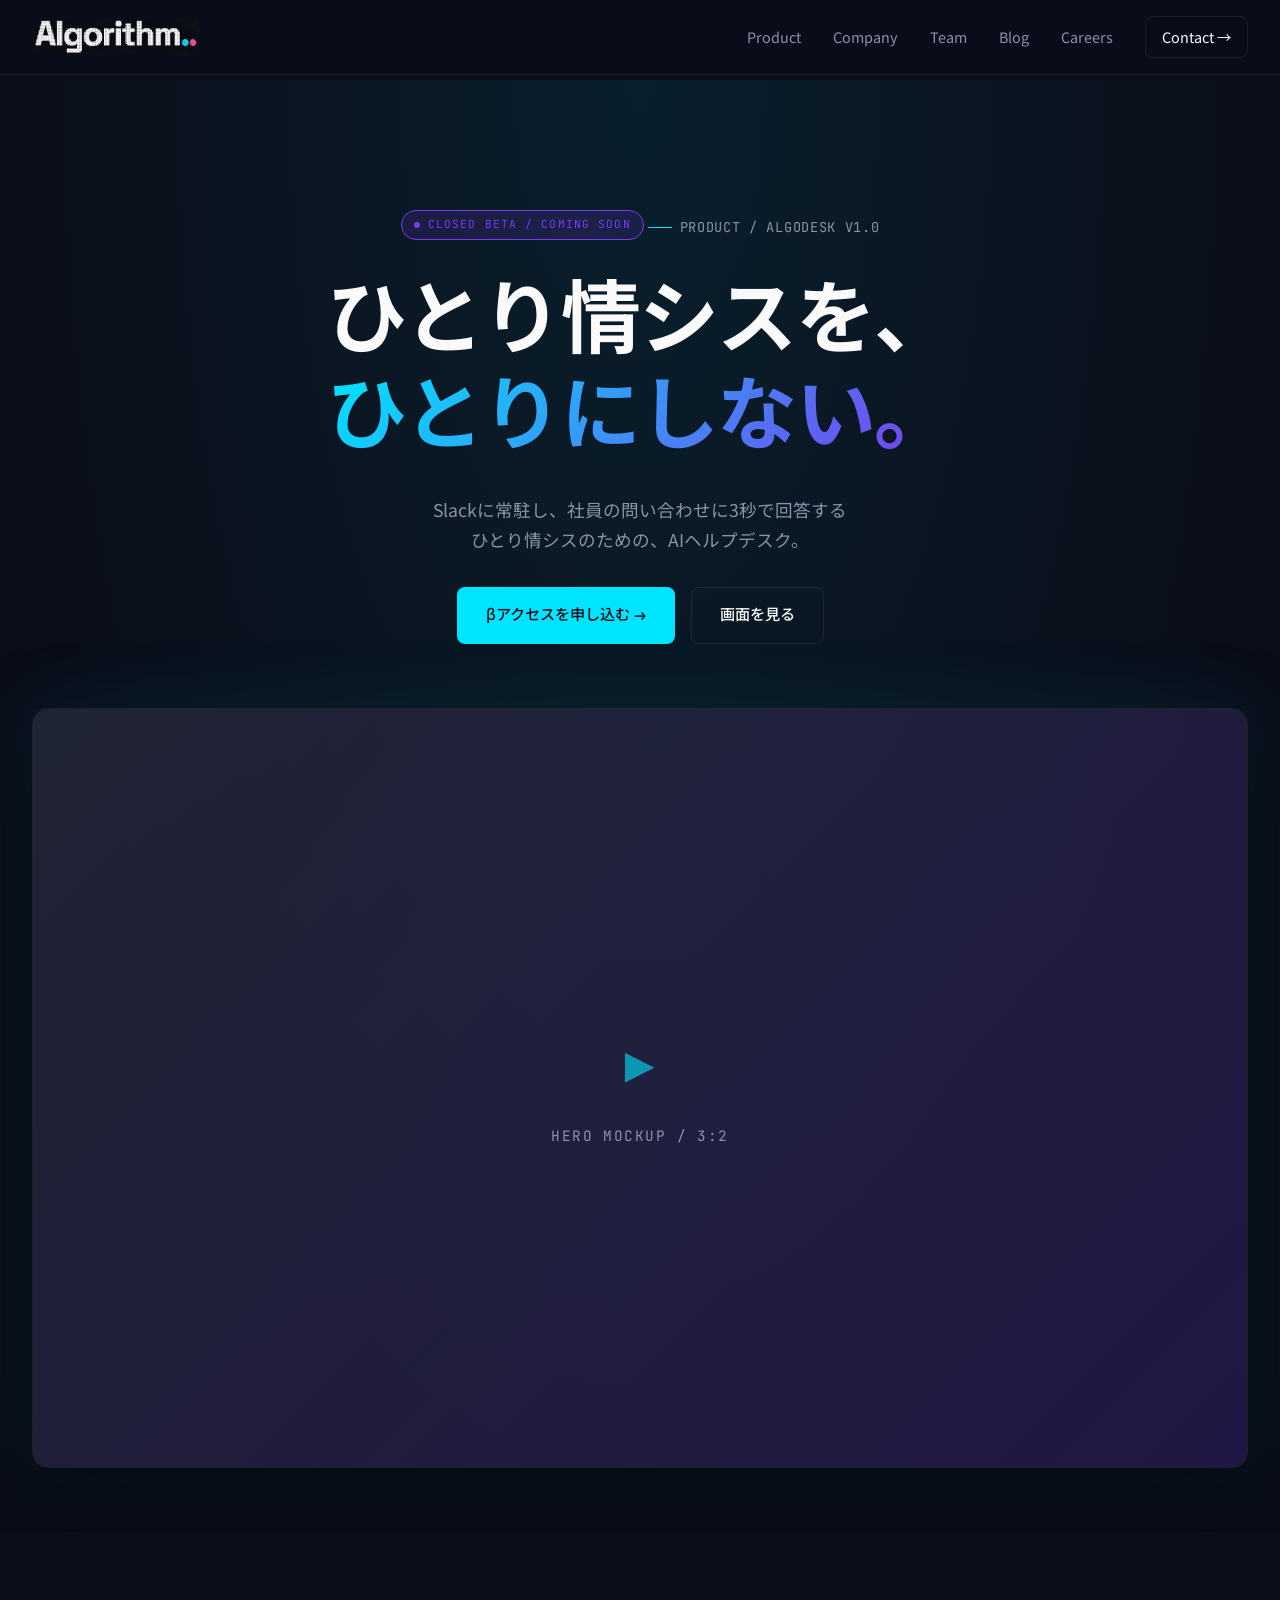
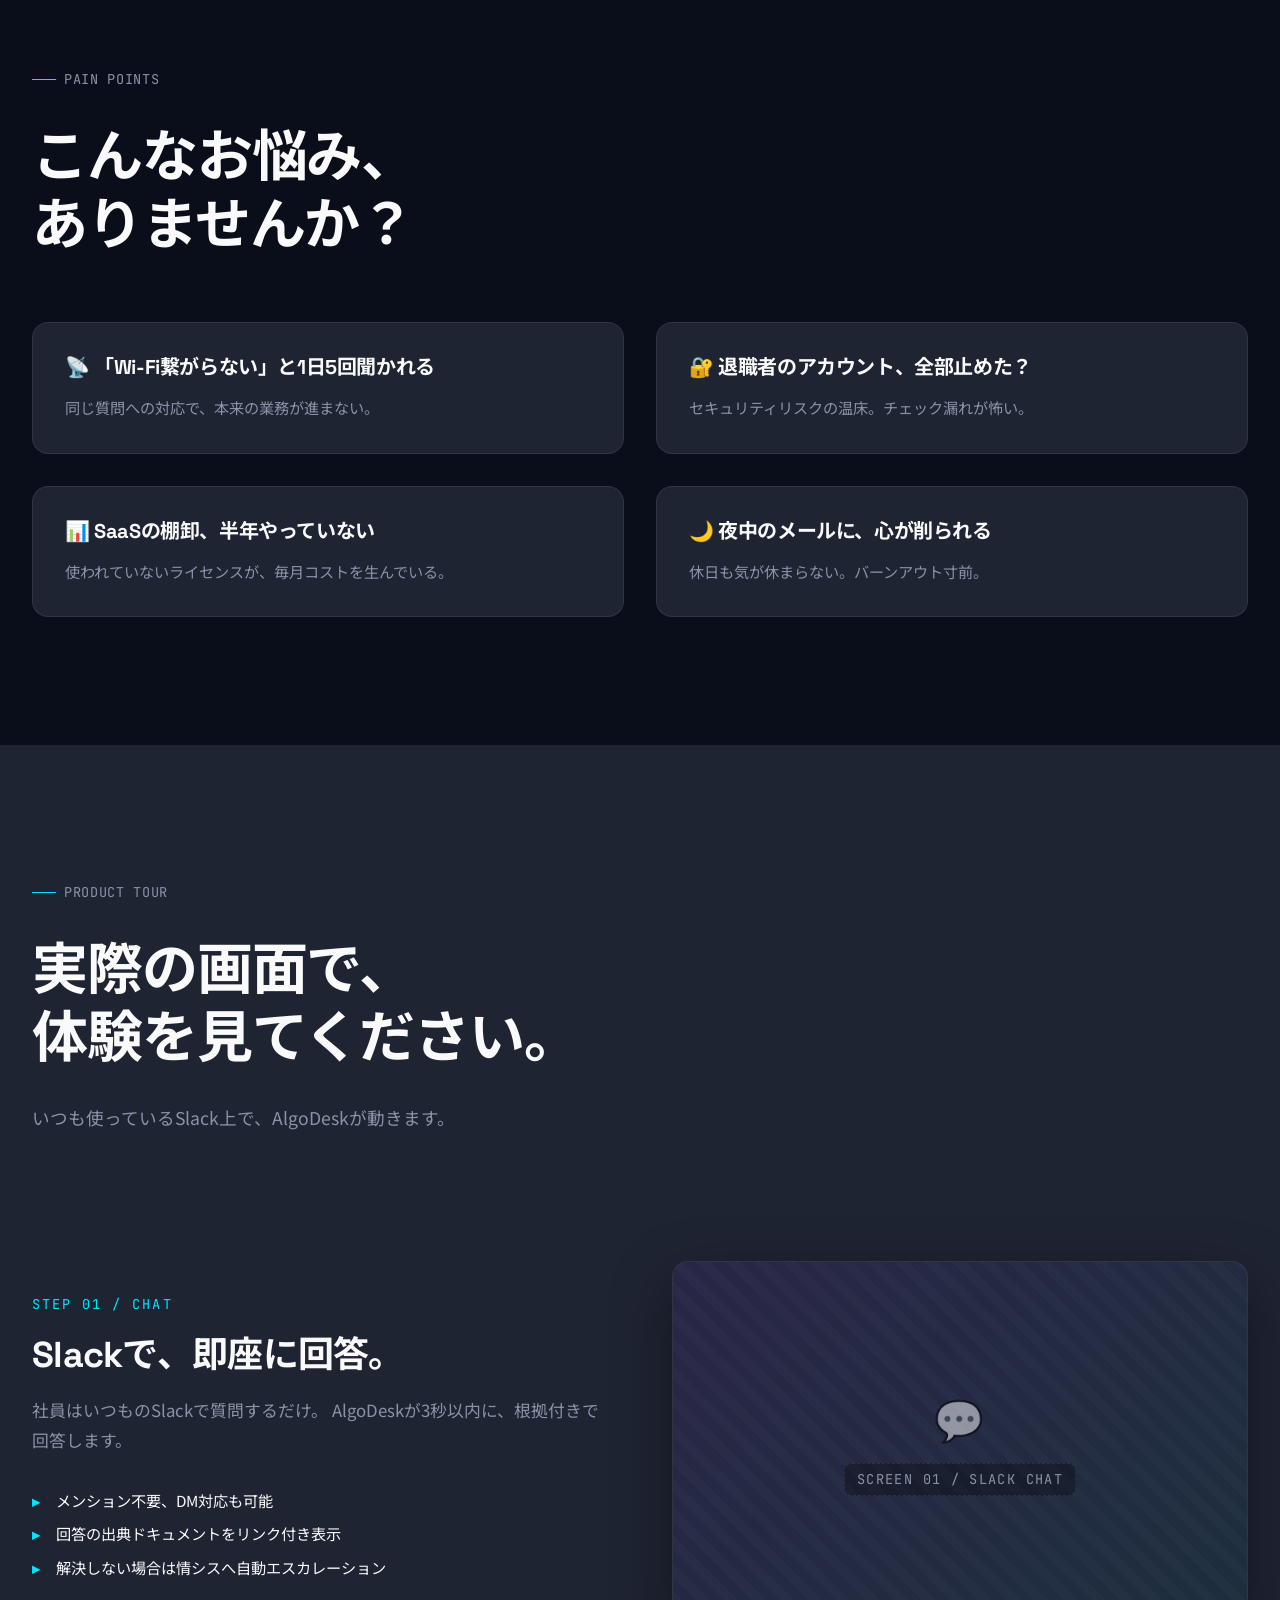
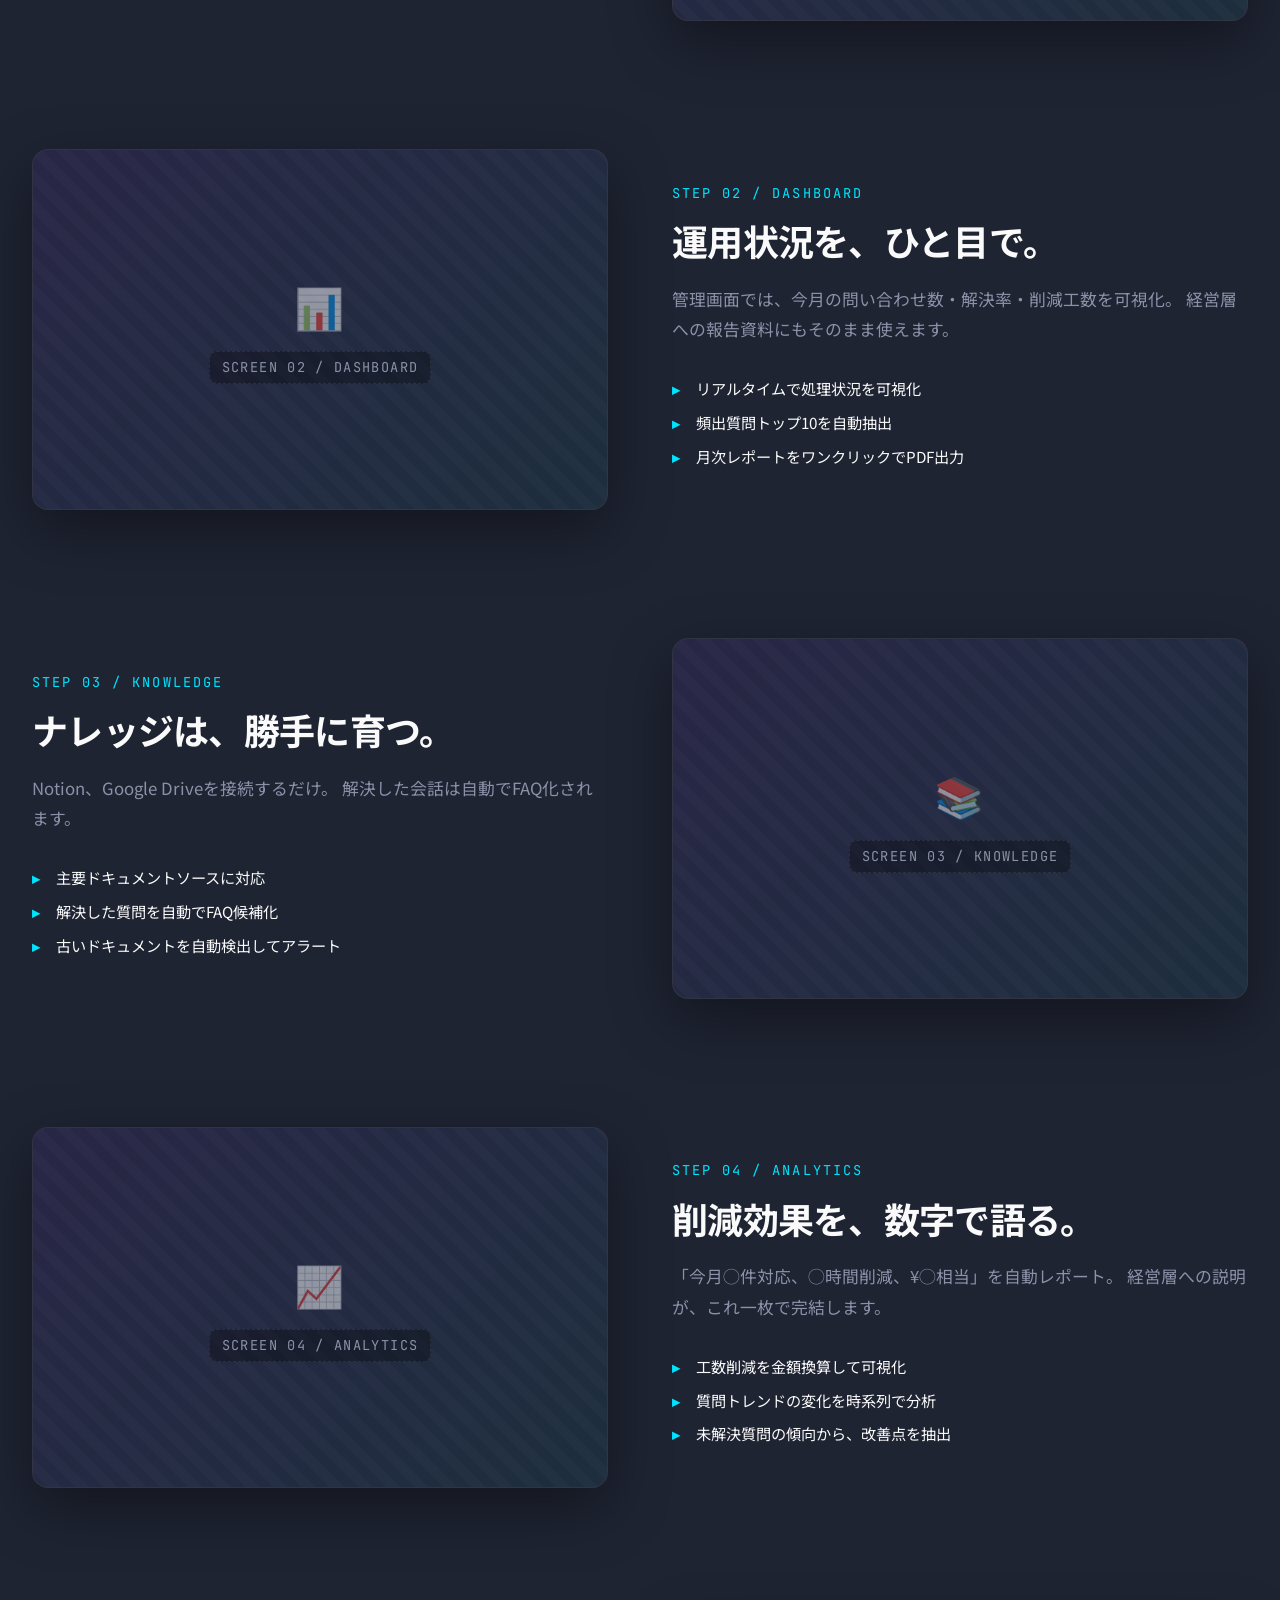
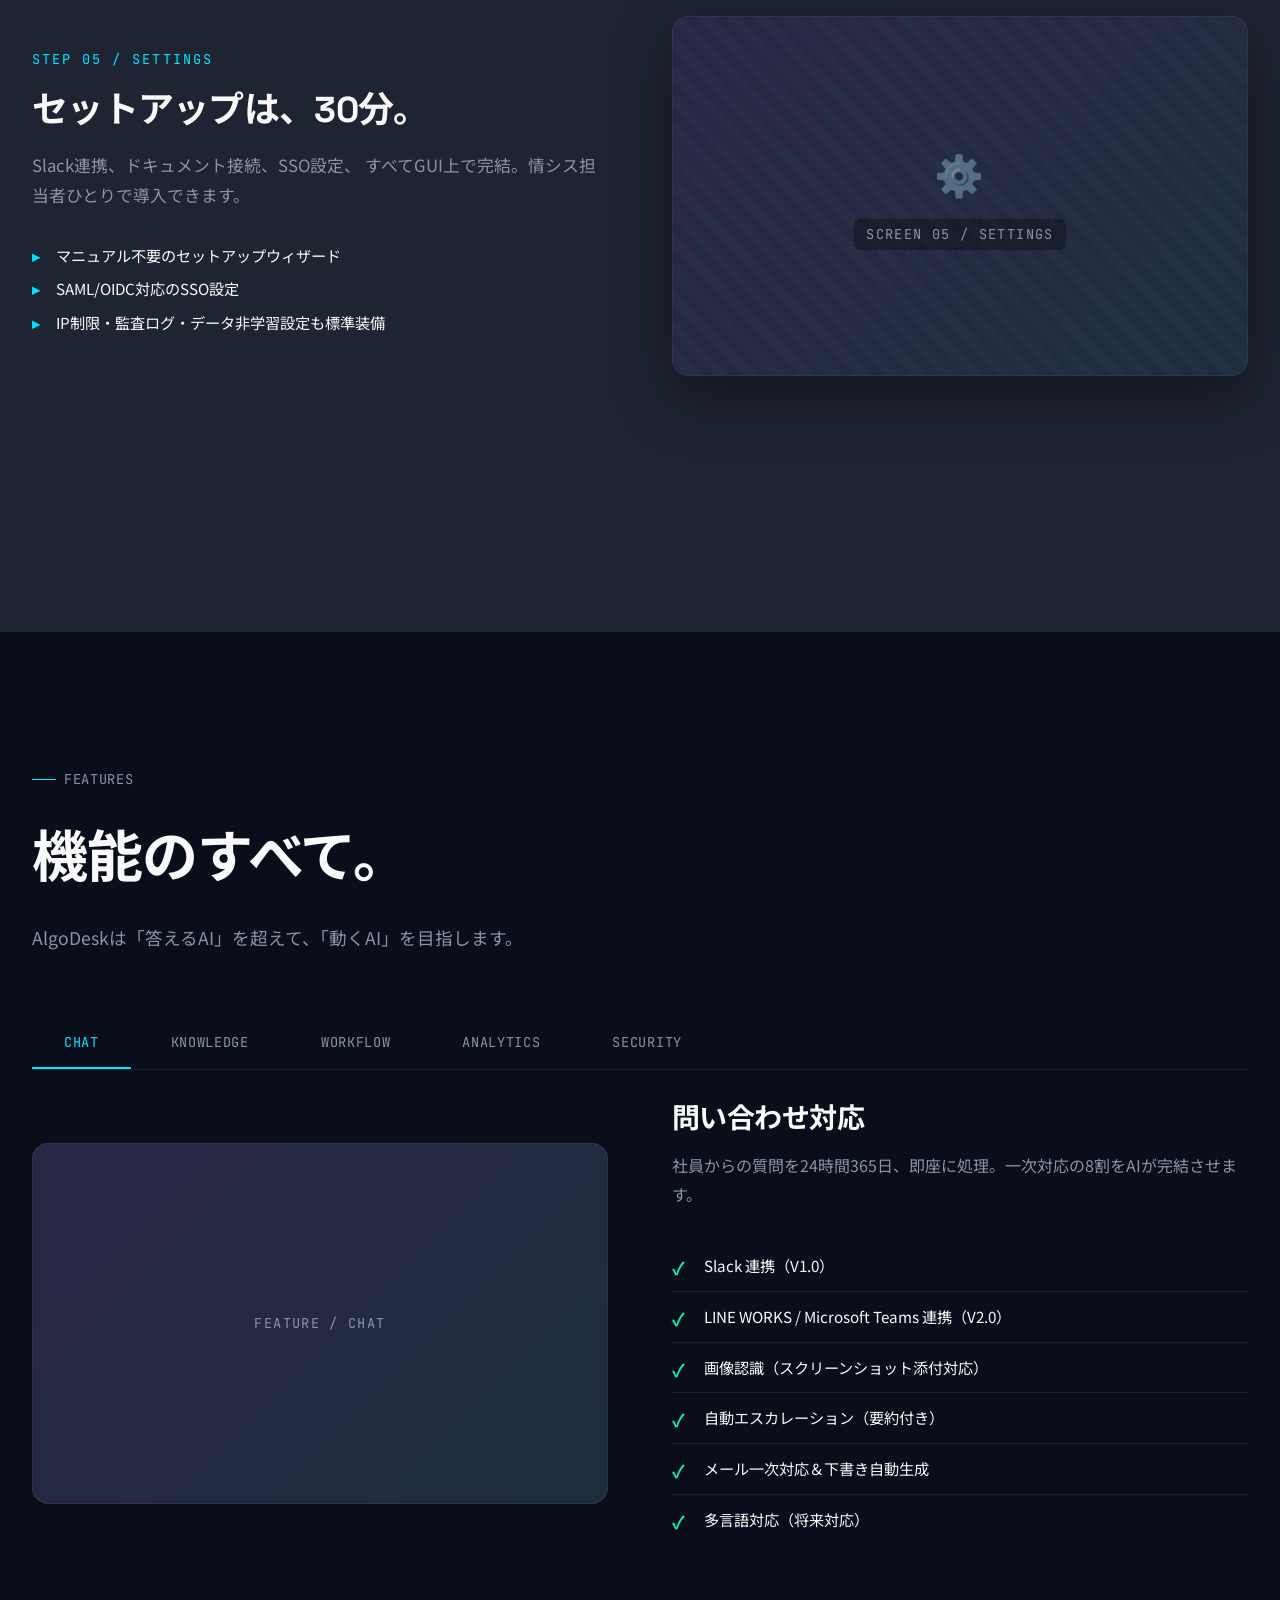
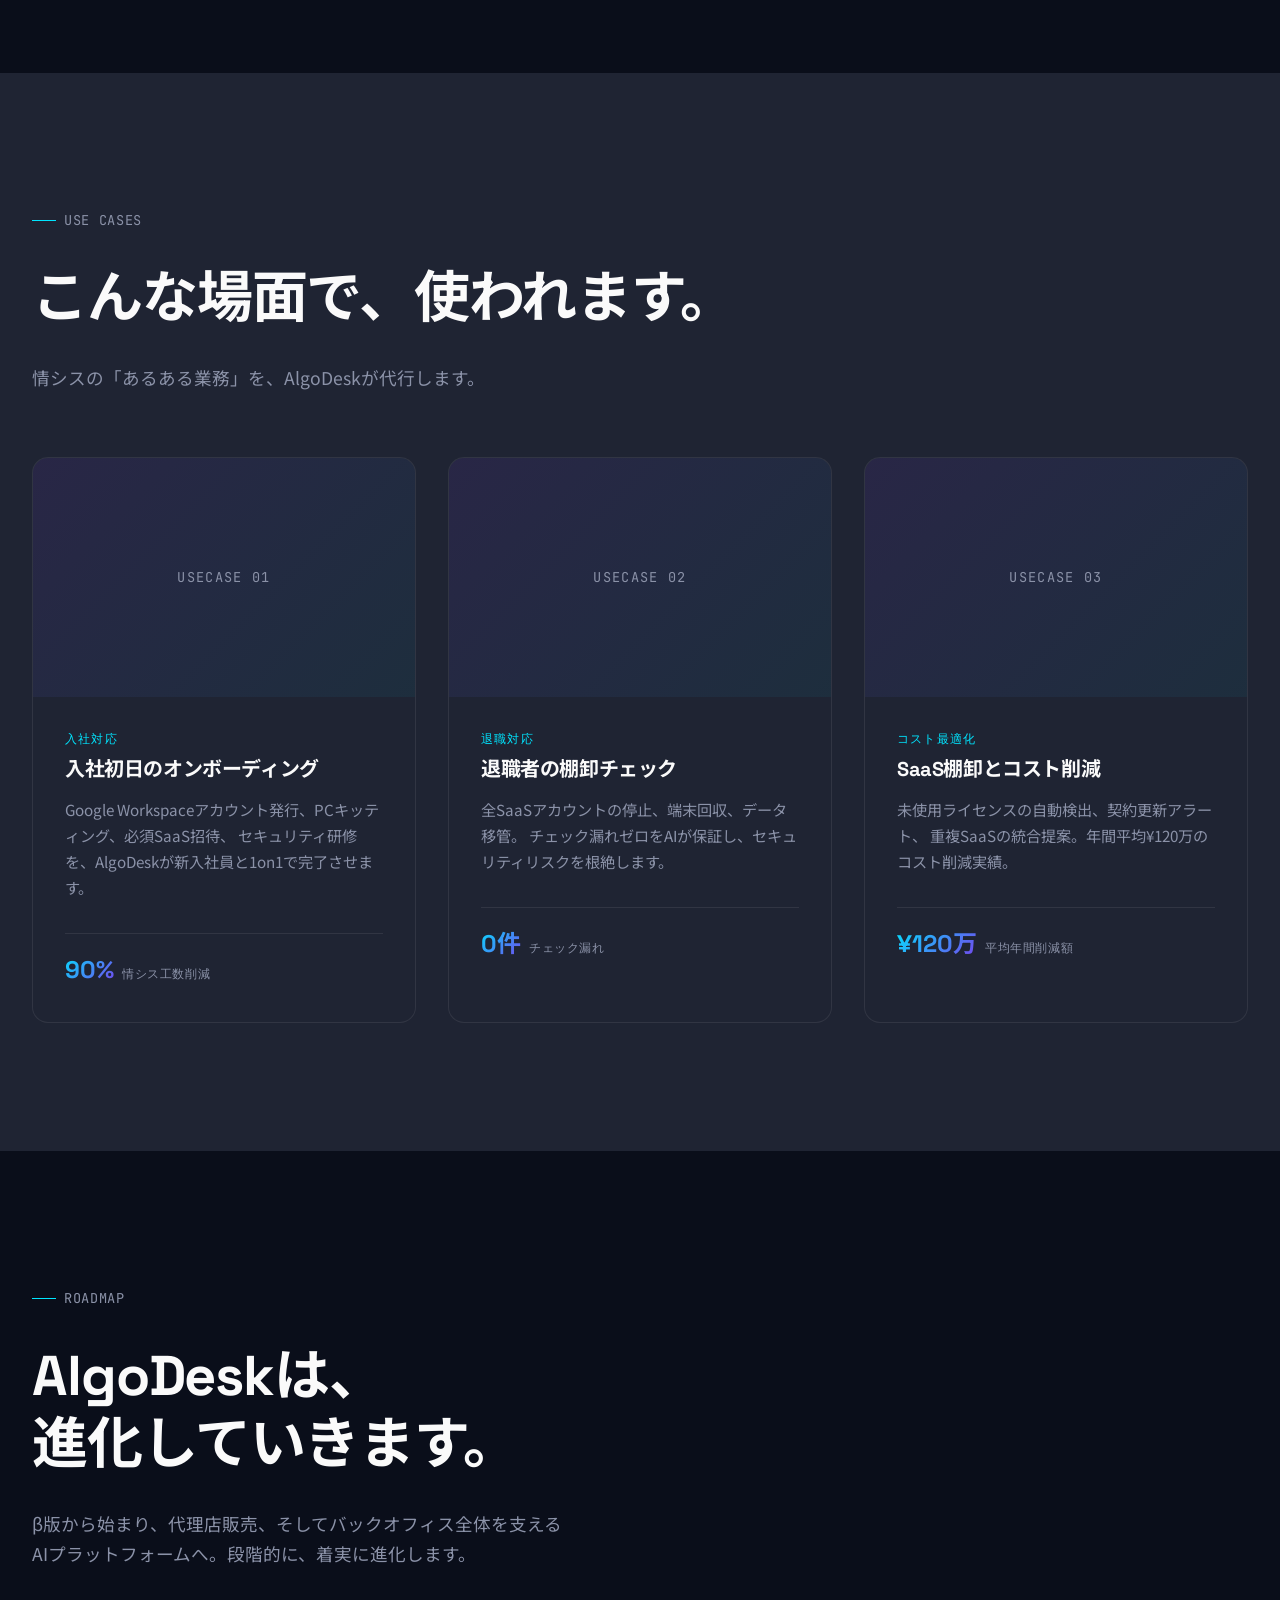
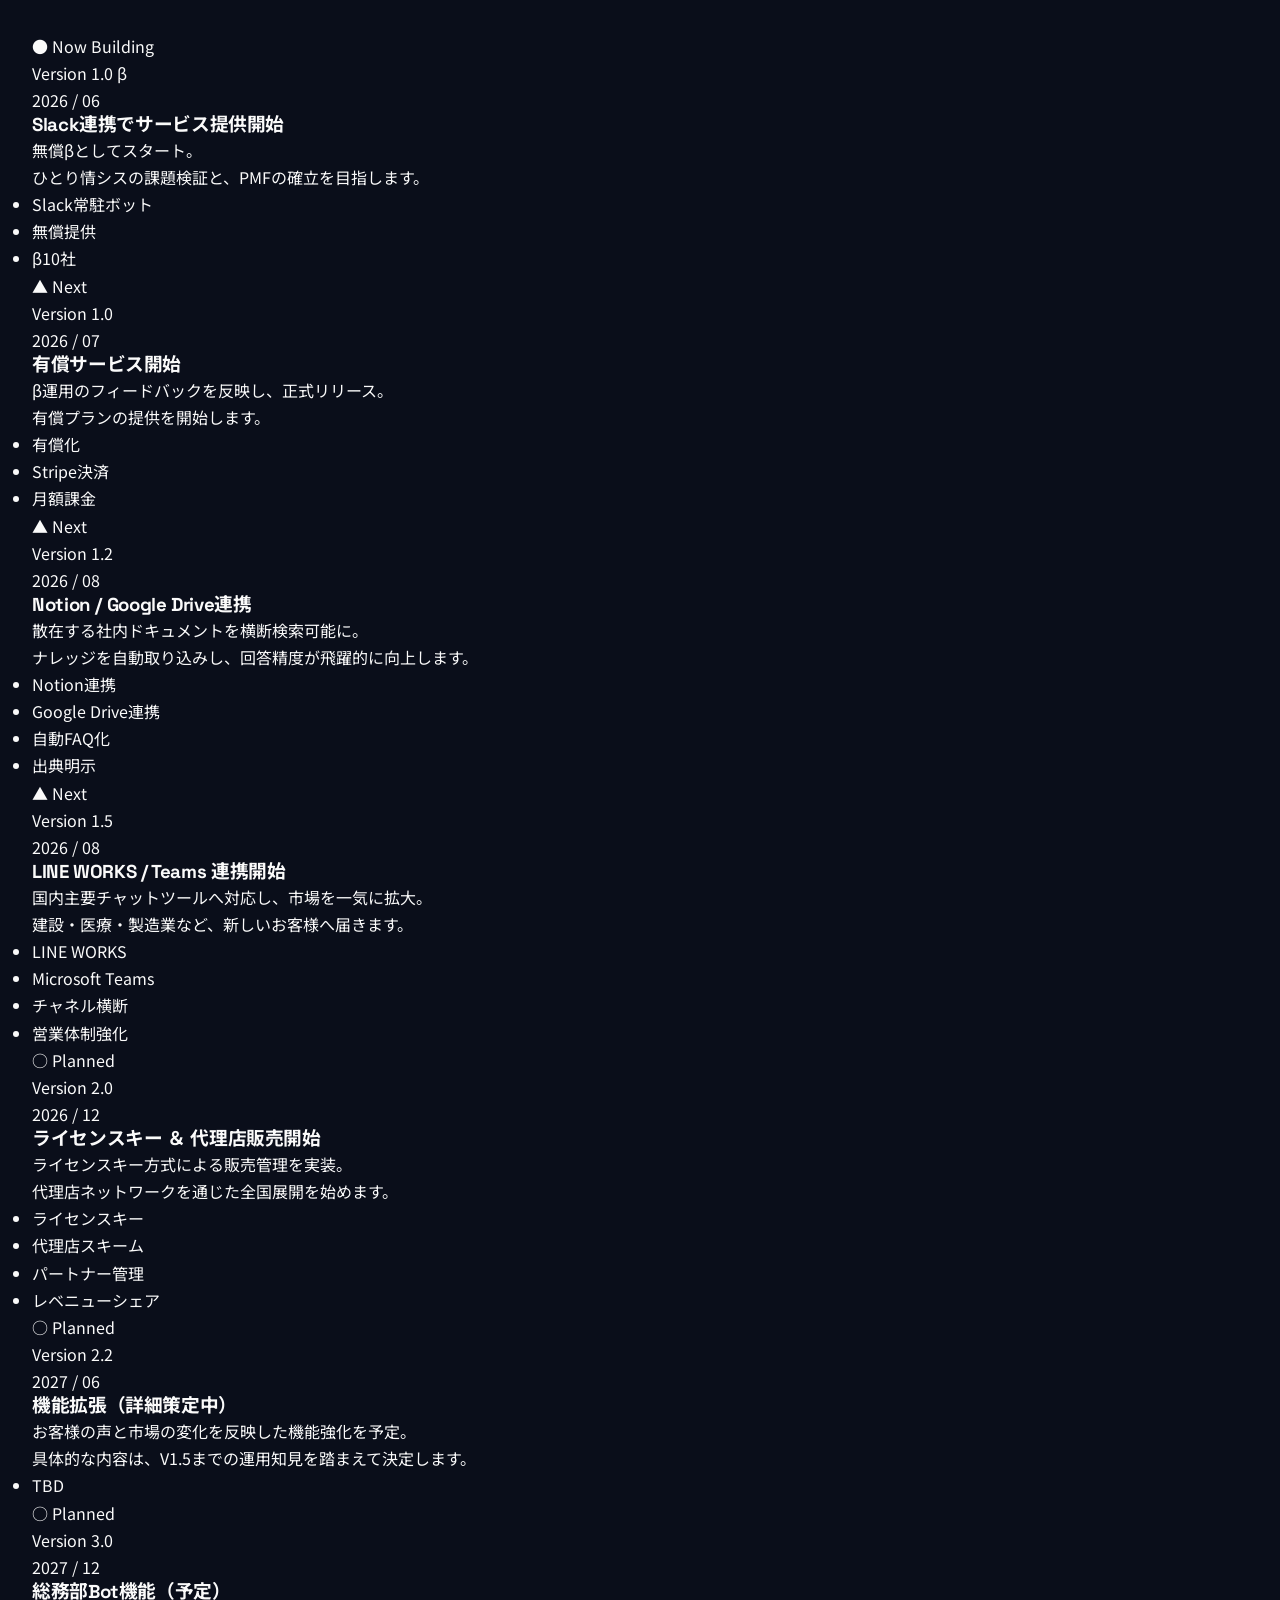
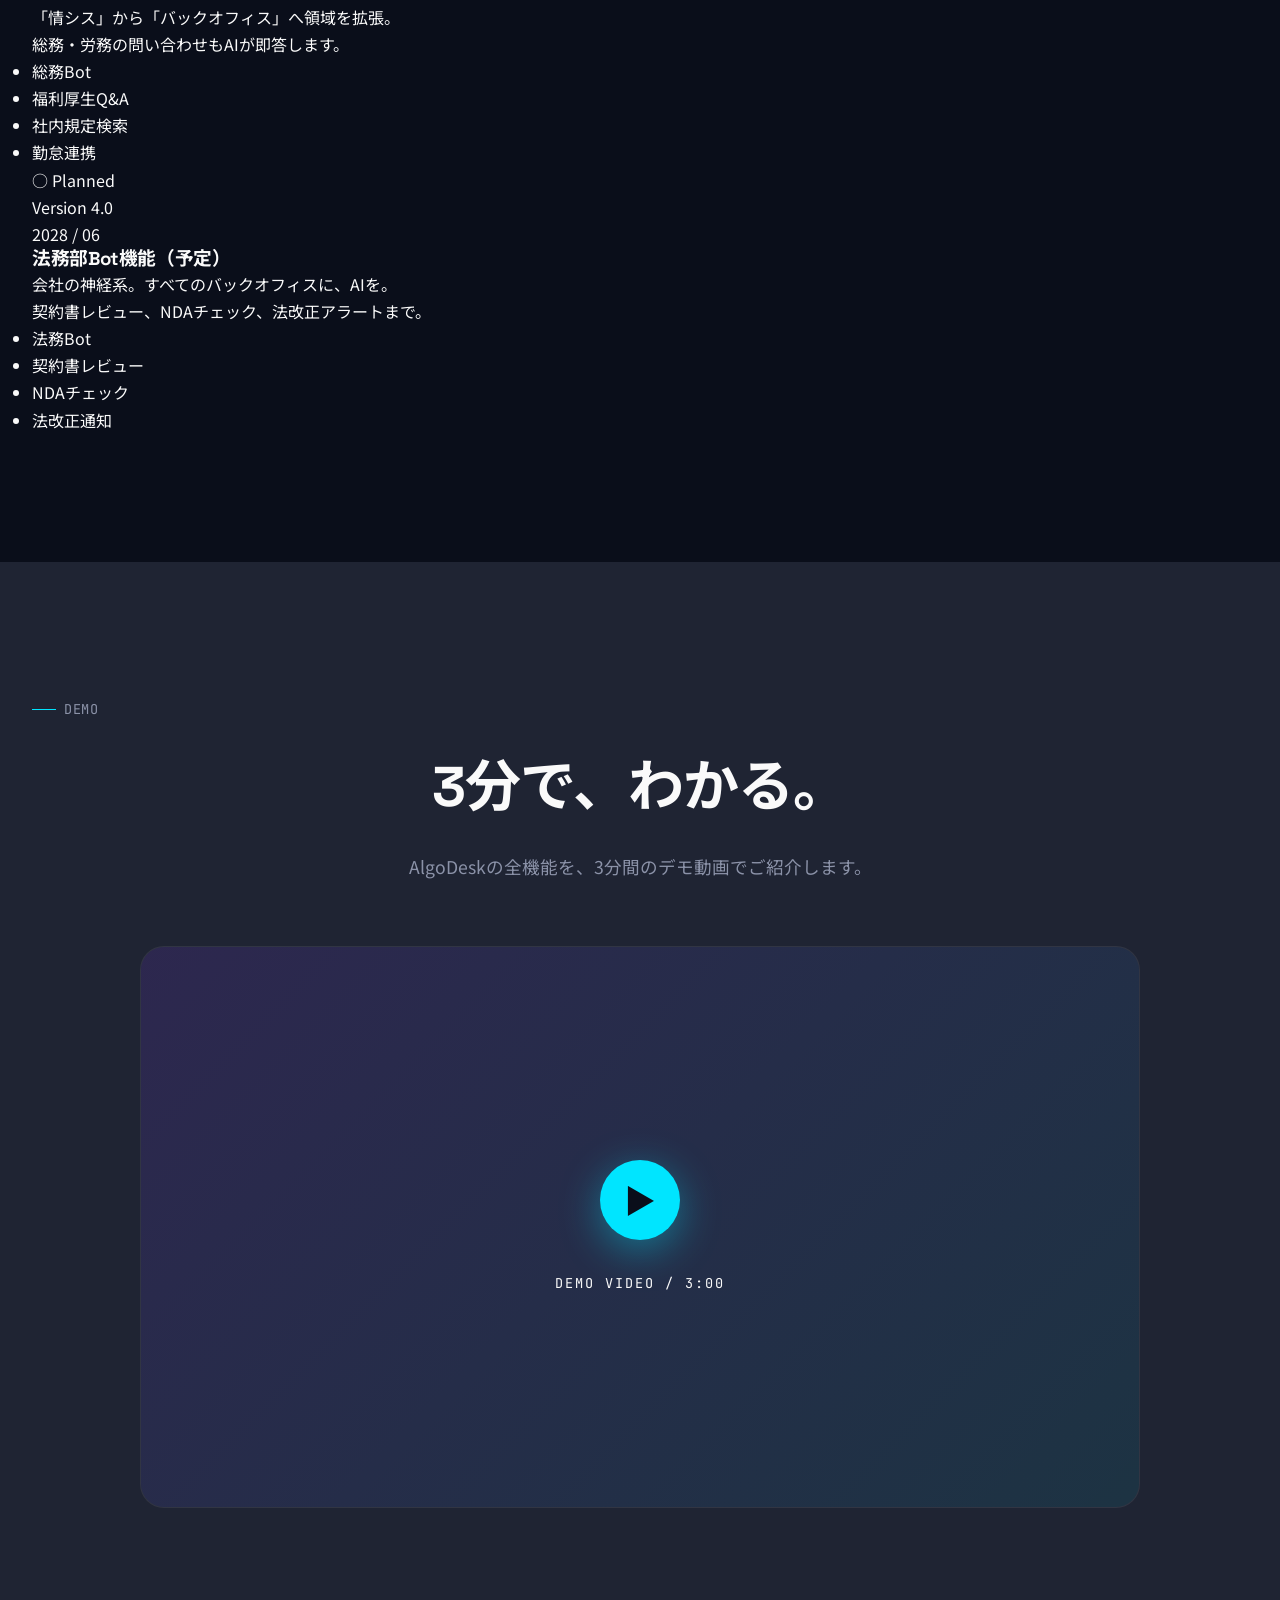
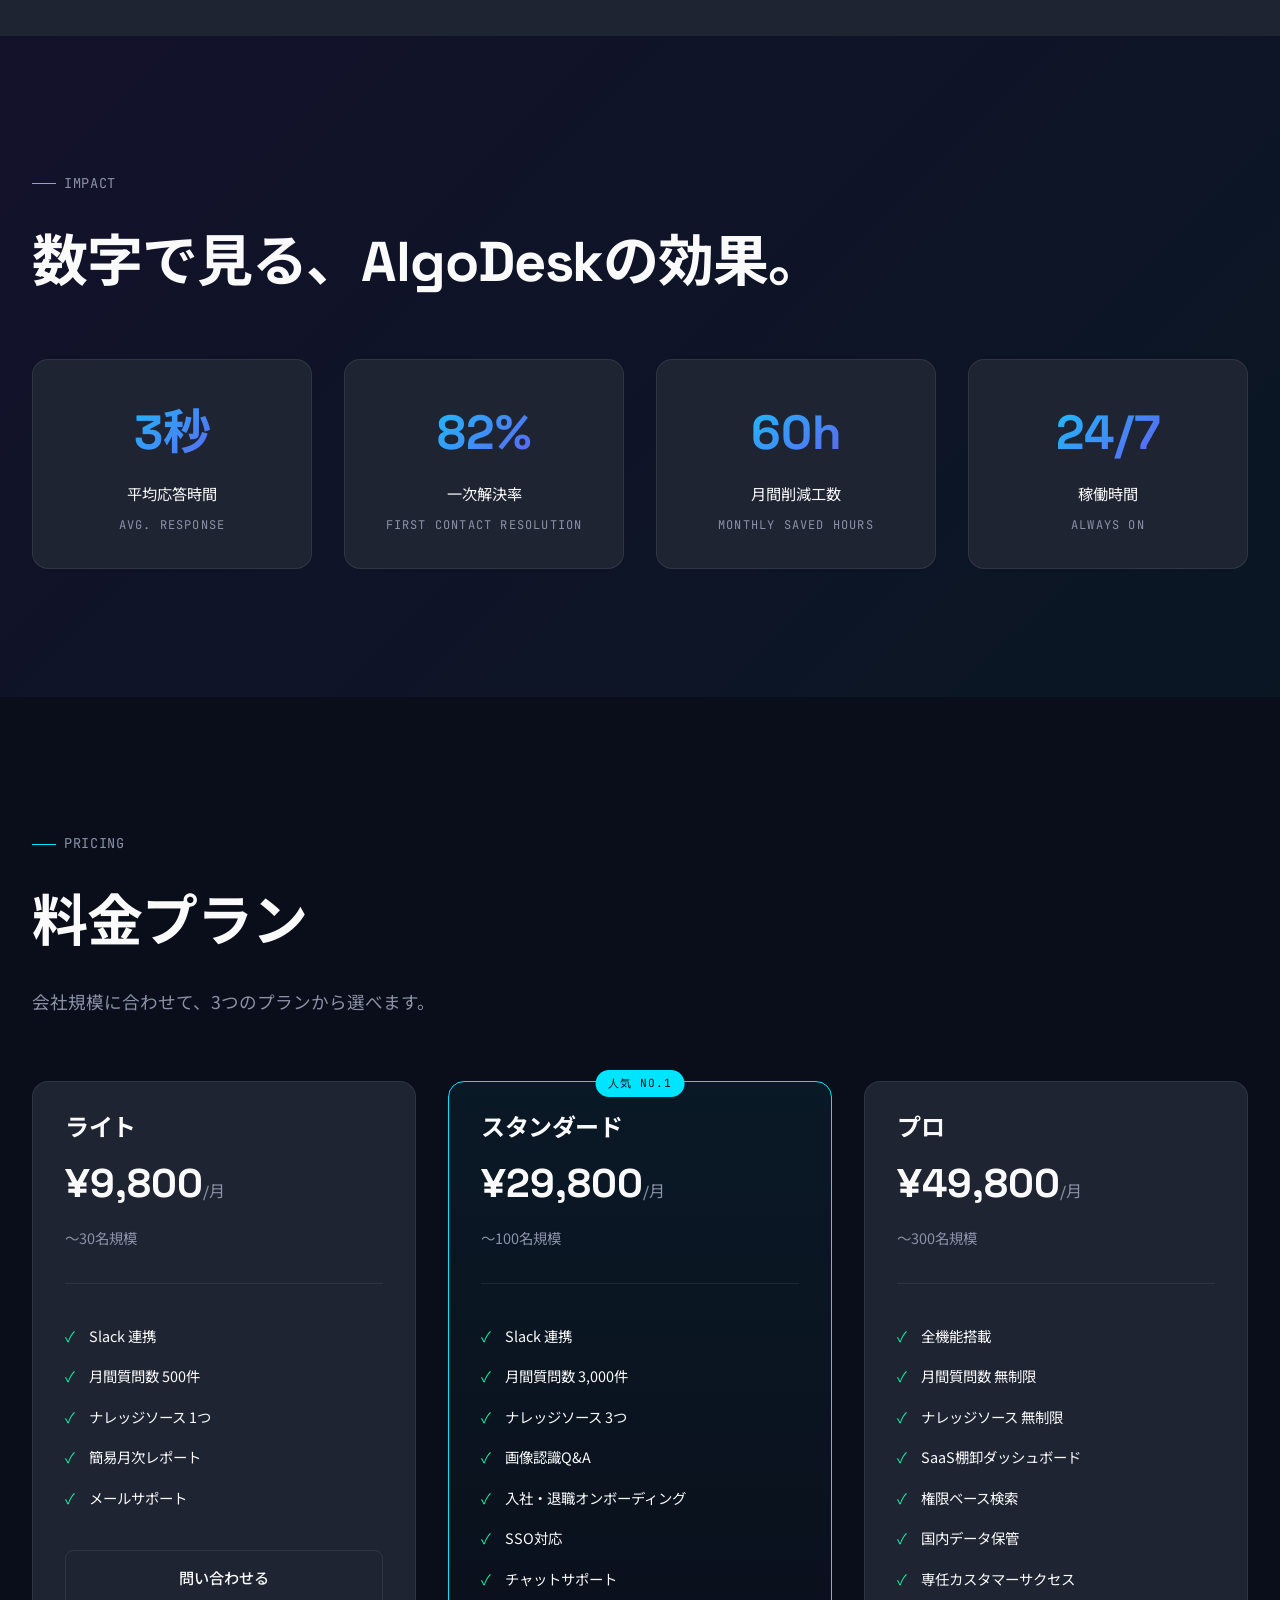
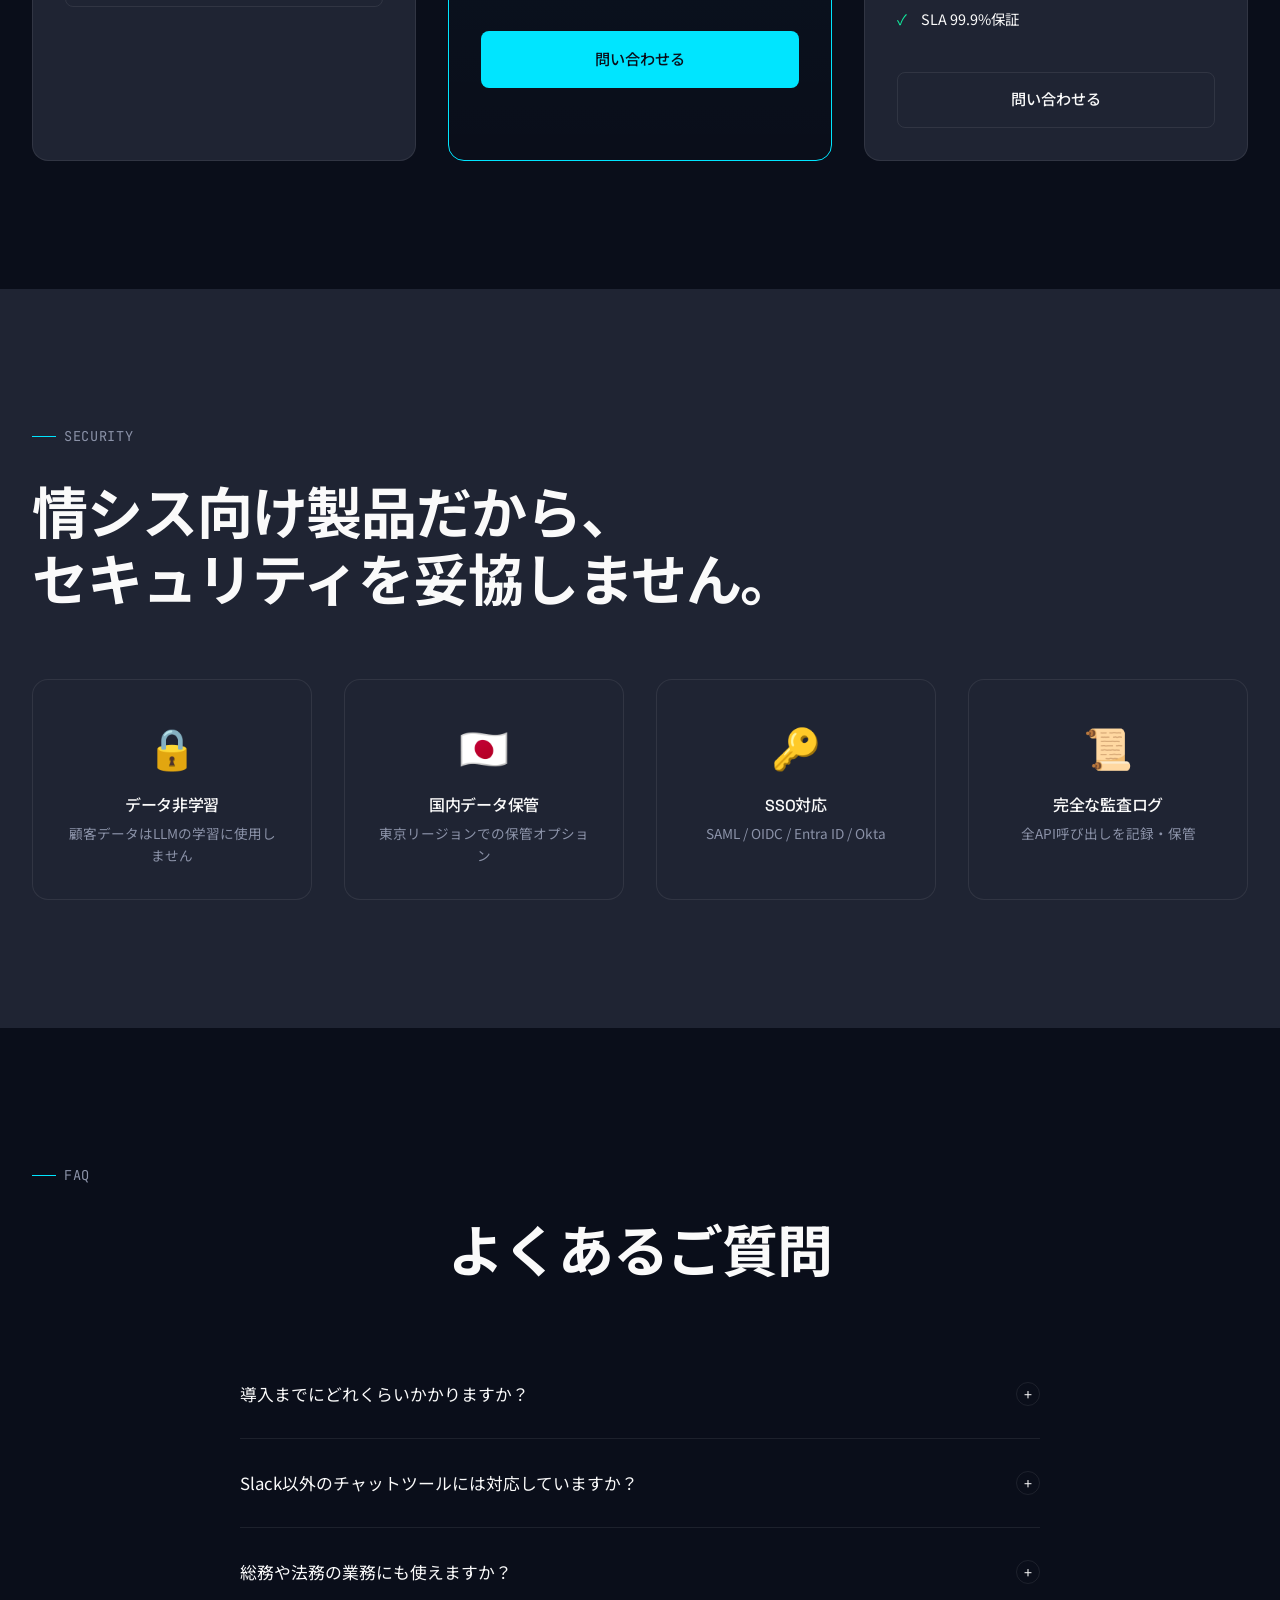
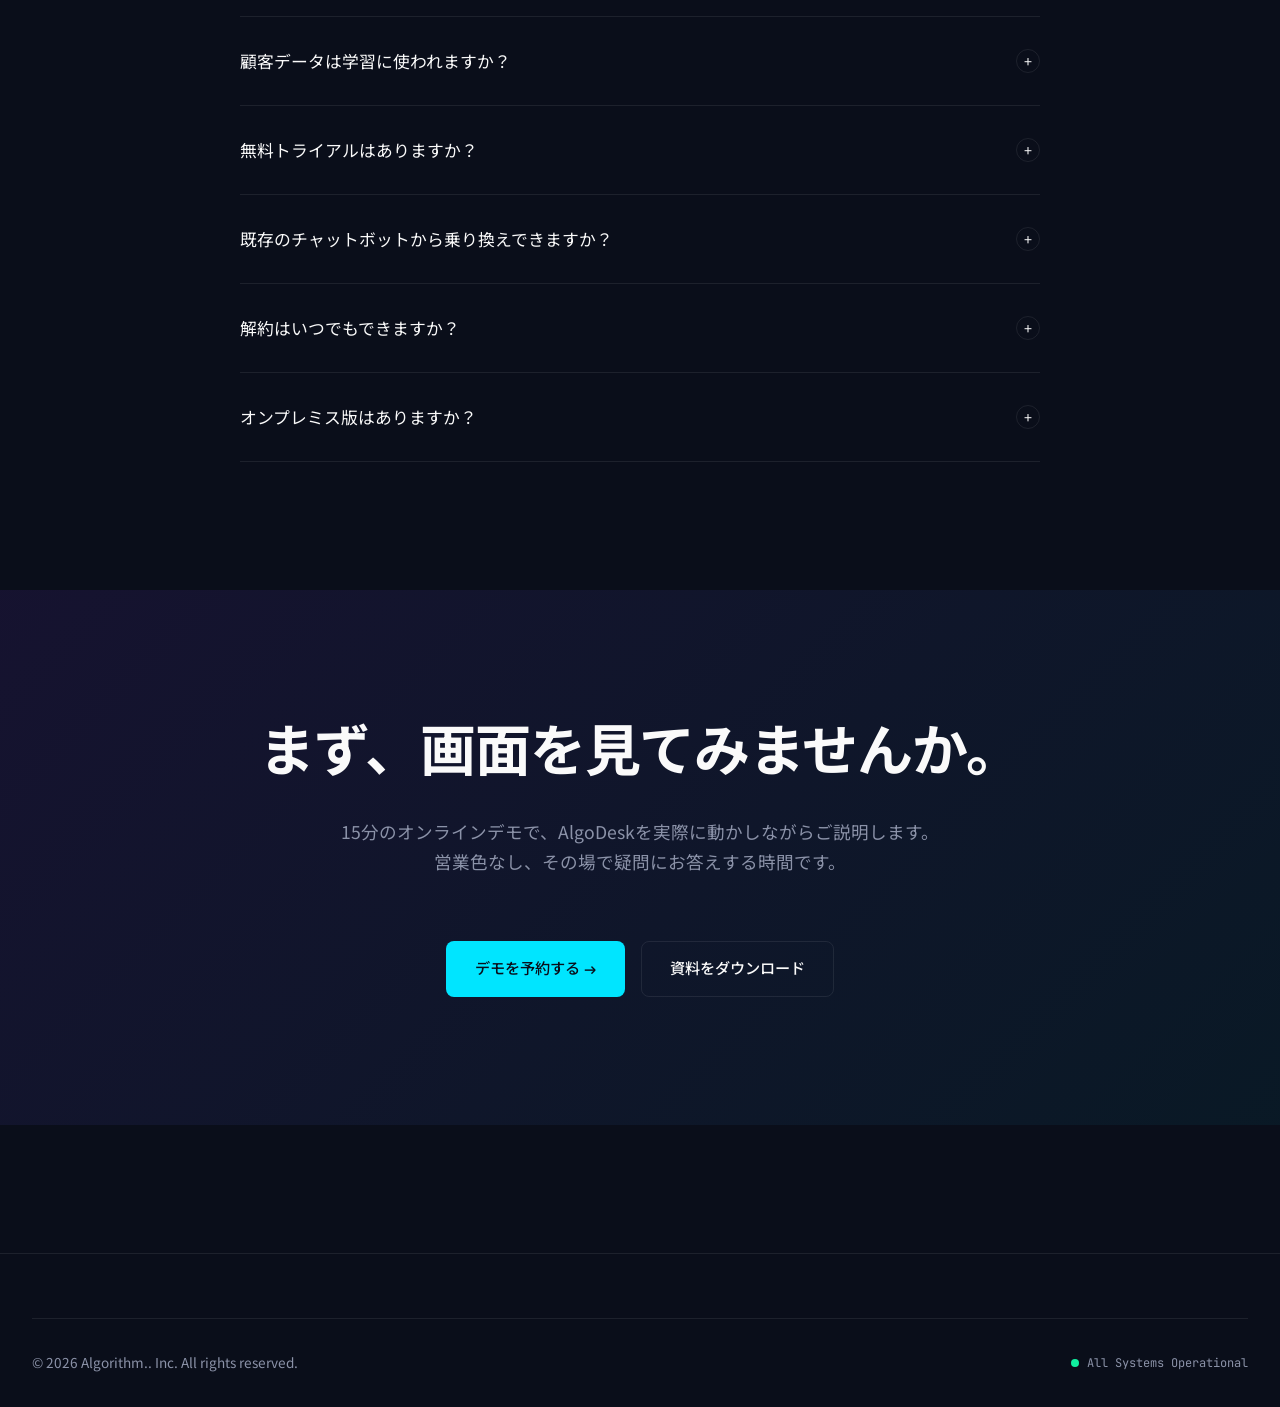
==== commit fd0488fd: "algodesk.html を更新" ====
--- a/algodesk.html
+++ b/algodesk.html
@@ -424,116 +424,196 @@
       </div>
     </section>
 
-    <!-- ============================================
-         06. Roadmap (新規追加)
-    ============================================ -->
-    <section class="section" id="roadmap">
-      <div class="container">
-        <p class="text-mono section-label">Roadmap</p>
-        <h2 class="section__heading fade-in">AlgoDeskは、<br>進化していきます。</h2>
-        <p class="section__lead fade-in">
-          「ひとり情シス」から「バックオフィス全体」へ。<br>
-          4つのバージョンを通じて、社内横断AIプラットフォームへ成長します。
-        </p>
-
-        <div class="roadmap fade-in">
-          <div class="roadmap__timeline"></div>
-
-          <!-- V1.0 -->
-          <div class="roadmap__item roadmap__item--current">
-            <div class="roadmap__card">
-              <span class="roadmap__status roadmap__status--current">● Now Building</span>
-              <p class="roadmap__version">Version 1.0</p>
-              <p class="roadmap__period">2026 Q2 - Q3</p>
-              <h3 class="roadmap__title">Slack連携でサービス開始</h3>
-              <p class="roadmap__tagline">
-                ひとり情シスを、ひとりにしない。<br>
-                Slack常駐ボットで、情シス業務のPMFを確立します。
-              </p>
-              <ul class="roadmap__features">
-                <li class="roadmap__feature-tag">Slack</li>
-                <li class="roadmap__feature-tag">Notion / Drive</li>
-                <li class="roadmap__feature-tag">画像認識</li>
-                <li class="roadmap__feature-tag">月次レポート</li>
-                <li class="roadmap__feature-tag">SSO</li>
-              </ul>
-            </div>
-            <div class="roadmap__node"></div>
-            <div class="roadmap__spacer"></div>
-          </div>
-
-          <!-- V2.0 -->
-          <div class="roadmap__item roadmap__item--future">
-            <div class="roadmap__spacer"></div>
-            <div class="roadmap__node"></div>
-            <div class="roadmap__card">
-              <span class="roadmap__status roadmap__status--next">▲ Next</span>
-              <p class="roadmap__version">Version 2.0</p>
-              <p class="roadmap__period">2026 Q4 - 2027 Q1</p>
-              <h3 class="roadmap__title">LINE WORKS / Teams 連携</h3>
-              <p class="roadmap__tagline">
-                使っているチャットで、情シスがいる。<br>
-                国内主要チャネルに対応し、市場を一気に拡大します。
-              </p>
-              <ul class="roadmap__features">
-                <li class="roadmap__feature-tag">LINE WORKS</li>
-                <li class="roadmap__feature-tag">Microsoft Teams</li>
-                <li class="roadmap__feature-tag">チャネル横断</li>
-                <li class="roadmap__feature-tag">国内データ保管</li>
-                <li class="roadmap__feature-tag">Confluence</li>
-              </ul>
-            </div>
-          </div>
-
-          <!-- V3.0 -->
-          <div class="roadmap__item roadmap__item--future">
-            <div class="roadmap__card">
-              <span class="roadmap__status roadmap__status--future">○ Planned</span>
-              <p class="roadmap__version">Version 3.0</p>
-              <p class="roadmap__period">2027 Q2 - Q3</p>
-              <h3 class="roadmap__title">総務部Bot機能を追加</h3>
-              <p class="roadmap__tagline">
-                ひとり総務も、ひとり情シスも、ひとりにしない。<br>
-                「情シス」から「バックオフィス」へ、領域を拡張します。
-              </p>
-              <ul class="roadmap__features">
-                <li class="roadmap__feature-tag">総務Bot</li>
-                <li class="roadmap__feature-tag">福利厚生Q&A</li>
-                <li class="roadmap__feature-tag">社内規定検索</li>
-                <li class="roadmap__feature-tag">勤怠連携</li>
-                <li class="roadmap__feature-tag">HRIS連携</li>
-              </ul>
-            </div>
-            <div class="roadmap__node"></div>
-            <div class="roadmap__spacer"></div>
-          </div>
-
-          <!-- V4.0 -->
-          <div class="roadmap__item roadmap__item--future">
-            <div class="roadmap__spacer"></div>
-            <div class="roadmap__node"></div>
-            <div class="roadmap__card">
-              <span class="roadmap__status roadmap__status--future">○ Planned</span>
-              <p class="roadmap__version">Version 4.0</p>
-              <p class="roadmap__period">2027 Q4 - 2028 Q2</p>
-              <h3 class="roadmap__title">法務部Bot機能を追加</h3>
-              <p class="roadmap__tagline">
-                会社の神経系。すべてのバックオフィスに、AIを。<br>
-                バックオフィスAIプラットフォームとして完成します。
-              </p>
-              <ul class="roadmap__features">
-                <li class="roadmap__feature-tag">法務Bot</li>
-                <li class="roadmap__feature-tag">契約書レビュー</li>
-                <li class="roadmap__feature-tag">NDA即時チェック</li>
-                <li class="roadmap__feature-tag">雛形提案</li>
-                <li class="roadmap__feature-tag">法改正アラート</li>
-              </ul>
-            </div>
-          </div>
-
-        </div>
-      </div>
-    </section>
+   <!-- Output: html -->
+<!-- ============================================
+     06. Roadmap (更新版)
+============================================ -->
+<section class="section" id="roadmap">
+  <div class="container">
+    <p class="text-mono section-label">Roadmap</p>
+    <h2 class="section__heading fade-in">AlgoDeskは、<br>進化していきます。</h2>
+    <p class="section__lead fade-in">
+      β版から始まり、代理店販売、そしてバックオフィス全体を支える<br>
+      AIプラットフォームへ。段階的に、着実に進化します。
+    </p>
+
+    <div class="roadmap fade-in">
+      <div class="roadmap__timeline"></div>
+
+      <!-- V1.0 β -->
+      <div class="roadmap__item roadmap__item--current">
+        <div class="roadmap__card">
+          <span class="roadmap__status roadmap__status--current">● Now Building</span>
+          <p class="roadmap__version">Version 1.0 β</p>
+          <p class="roadmap__period">2026 / 06</p>
+          <h3 class="roadmap__title">Slack連携でサービス提供開始</h3>
+          <p class="roadmap__tagline">
+            無償βとしてスタート。<br>
+            ひとり情シスの課題検証と、PMFの確立を目指します。
+          </p>
+          <ul class="roadmap__features">
+            <li class="roadmap__feature-tag">Slack常駐ボット</li>
+            <li class="roadmap__feature-tag">無償提供</li>
+            <li class="roadmap__feature-tag">β10社</li>
+          </ul>
+        </div>
+        <div class="roadmap__node"></div>
+        <div class="roadmap__spacer"></div>
+      </div>
+
+      <!-- V1.0 -->
+      <div class="roadmap__item roadmap__item--future">
+        <div class="roadmap__spacer"></div>
+        <div class="roadmap__node"></div>
+        <div class="roadmap__card">
+          <span class="roadmap__status roadmap__status--next">▲ Next</span>
+          <p class="roadmap__version">Version 1.0</p>
+          <p class="roadmap__period">2026 / 07</p>
+          <h3 class="roadmap__title">有償サービス開始</h3>
+          <p class="roadmap__tagline">
+            β運用のフィードバックを反映し、正式リリース。<br>
+            有償プランの提供を開始します。
+          </p>
+          <ul class="roadmap__features">
+            <li class="roadmap__feature-tag">有償化</li>
+            <li class="roadmap__feature-tag">Stripe決済</li>
+            <li class="roadmap__feature-tag">月額課金</li>
+          </ul>
+        </div>
+      </div>
+
+      <!-- V1.2 -->
+      <div class="roadmap__item roadmap__item--future">
+        <div class="roadmap__card">
+          <span class="roadmap__status roadmap__status--next">▲ Next</span>
+          <p class="roadmap__version">Version 1.2</p>
+          <p class="roadmap__period">2026 / 08</p>
+          <h3 class="roadmap__title">Notion / Google Drive連携</h3>
+          <p class="roadmap__tagline">
+            散在する社内ドキュメントを横断検索可能に。<br>
+            ナレッジを自動取り込みし、回答精度が飛躍的に向上します。
+          </p>
+          <ul class="roadmap__features">
+            <li class="roadmap__feature-tag">Notion連携</li>
+            <li class="roadmap__feature-tag">Google Drive連携</li>
+            <li class="roadmap__feature-tag">自動FAQ化</li>
+            <li class="roadmap__feature-tag">出典明示</li>
+          </ul>
+        </div>
+        <div class="roadmap__node"></div>
+        <div class="roadmap__spacer"></div>
+      </div>
+
+      <!-- V1.5 -->
+      <div class="roadmap__item roadmap__item--future">
+        <div class="roadmap__spacer"></div>
+        <div class="roadmap__node"></div>
+        <div class="roadmap__card">
+          <span class="roadmap__status roadmap__status--next">▲ Next</span>
+          <p class="roadmap__version">Version 1.5</p>
+          <p class="roadmap__period">2026 / 08</p>
+          <h3 class="roadmap__title">LINE WORKS / Teams 連携開始</h3>
+          <p class="roadmap__tagline">
+            国内主要チャットツールへ対応し、市場を一気に拡大。<br>
+            建設・医療・製造業など、新しいお客様へ届きます。
+          </p>
+          <ul class="roadmap__features">
+            <li class="roadmap__feature-tag">LINE WORKS</li>
+            <li class="roadmap__feature-tag">Microsoft Teams</li>
+            <li class="roadmap__feature-tag">チャネル横断</li>
+            <li class="roadmap__feature-tag">営業体制強化</li>
+          </ul>
+        </div>
+      </div>
+
+      <!-- V2.0 -->
+      <div class="roadmap__item roadmap__item--future">
+        <div class="roadmap__card">
+          <span class="roadmap__status roadmap__status--future">○ Planned</span>
+          <p class="roadmap__version">Version 2.0</p>
+          <p class="roadmap__period">2026 / 12</p>
+          <h3 class="roadmap__title">ライセンスキー ＆ 代理店販売開始</h3>
+          <p class="roadmap__tagline">
+            ライセンスキー方式による販売管理を実装。<br>
+            代理店ネットワークを通じた全国展開を始めます。
+          </p>
+          <ul class="roadmap__features">
+            <li class="roadmap__feature-tag">ライセンスキー</li>
+            <li class="roadmap__feature-tag">代理店スキーム</li>
+            <li class="roadmap__feature-tag">パートナー管理</li>
+            <li class="roadmap__feature-tag">レベニューシェア</li>
+          </ul>
+        </div>
+        <div class="roadmap__node"></div>
+        <div class="roadmap__spacer"></div>
+      </div>
+
+      <!-- V2.2 -->
+      <div class="roadmap__item roadmap__item--future">
+        <div class="roadmap__spacer"></div>
+        <div class="roadmap__node"></div>
+        <div class="roadmap__card">
+          <span class="roadmap__status roadmap__status--future">○ Planned</span>
+          <p class="roadmap__version">Version 2.2</p>
+          <p class="roadmap__period">2027 / 06</p>
+          <h3 class="roadmap__title">機能拡張（詳細策定中）</h3>
+          <p class="roadmap__tagline">
+            お客様の声と市場の変化を反映した機能強化を予定。<br>
+            具体的な内容は、V1.5までの運用知見を踏まえて決定します。
+          </p>
+          <ul class="roadmap__features">
+            <li class="roadmap__feature-tag">TBD</li>
+          </ul>
+        </div>
+      </div>
+
+      <!-- V3.0 -->
+      <div class="roadmap__item roadmap__item--future">
+        <div class="roadmap__card">
+          <span class="roadmap__status roadmap__status--future">○ Planned</span>
+          <p class="roadmap__version">Version 3.0</p>
+          <p class="roadmap__period">2027 / 12</p>
+          <h3 class="roadmap__title">総務部Bot機能（予定）</h3>
+          <p class="roadmap__tagline">
+            「情シス」から「バックオフィス」へ領域を拡張。<br>
+            総務・労務の問い合わせもAIが即答します。
+          </p>
+          <ul class="roadmap__features">
+            <li class="roadmap__feature-tag">総務Bot</li>
+            <li class="roadmap__feature-tag">福利厚生Q&A</li>
+            <li class="roadmap__feature-tag">社内規定検索</li>
+            <li class="roadmap__feature-tag">勤怠連携</li>
+          </ul>
+        </div>
+        <div class="roadmap__node"></div>
+        <div class="roadmap__spacer"></div>
+      </div>
+
+      <!-- V4.0 -->
+      <div class="roadmap__item roadmap__item--future">
+        <div class="roadmap__spacer"></div>
+        <div class="roadmap__node"></div>
+        <div class="roadmap__card">
+          <span class="roadmap__status roadmap__status--future">○ Planned</span>
+          <p class="roadmap__version">Version 4.0</p>
+          <p class="roadmap__period">2028 / 06</p>
+          <h3 class="roadmap__title">法務部Bot機能（予定）</h3>
+          <p class="roadmap__tagline">
+            会社の神経系。すべてのバックオフィスに、AIを。<br>
+            契約書レビュー、NDAチェック、法改正アラートまで。
+          </p>
+          <ul class="roadmap__features">
+            <li class="roadmap__feature-tag">法務Bot</li>
+            <li class="roadmap__feature-tag">契約書レビュー</li>
+            <li class="roadmap__feature-tag">NDAチェック</li>
+            <li class="roadmap__feature-tag">法改正通知</li>
+          </ul>
+        </div>
+      </div>
+
+    </div>
+  </div>
+</section>
 
     <!-- ============================================
          07. Demo Video
